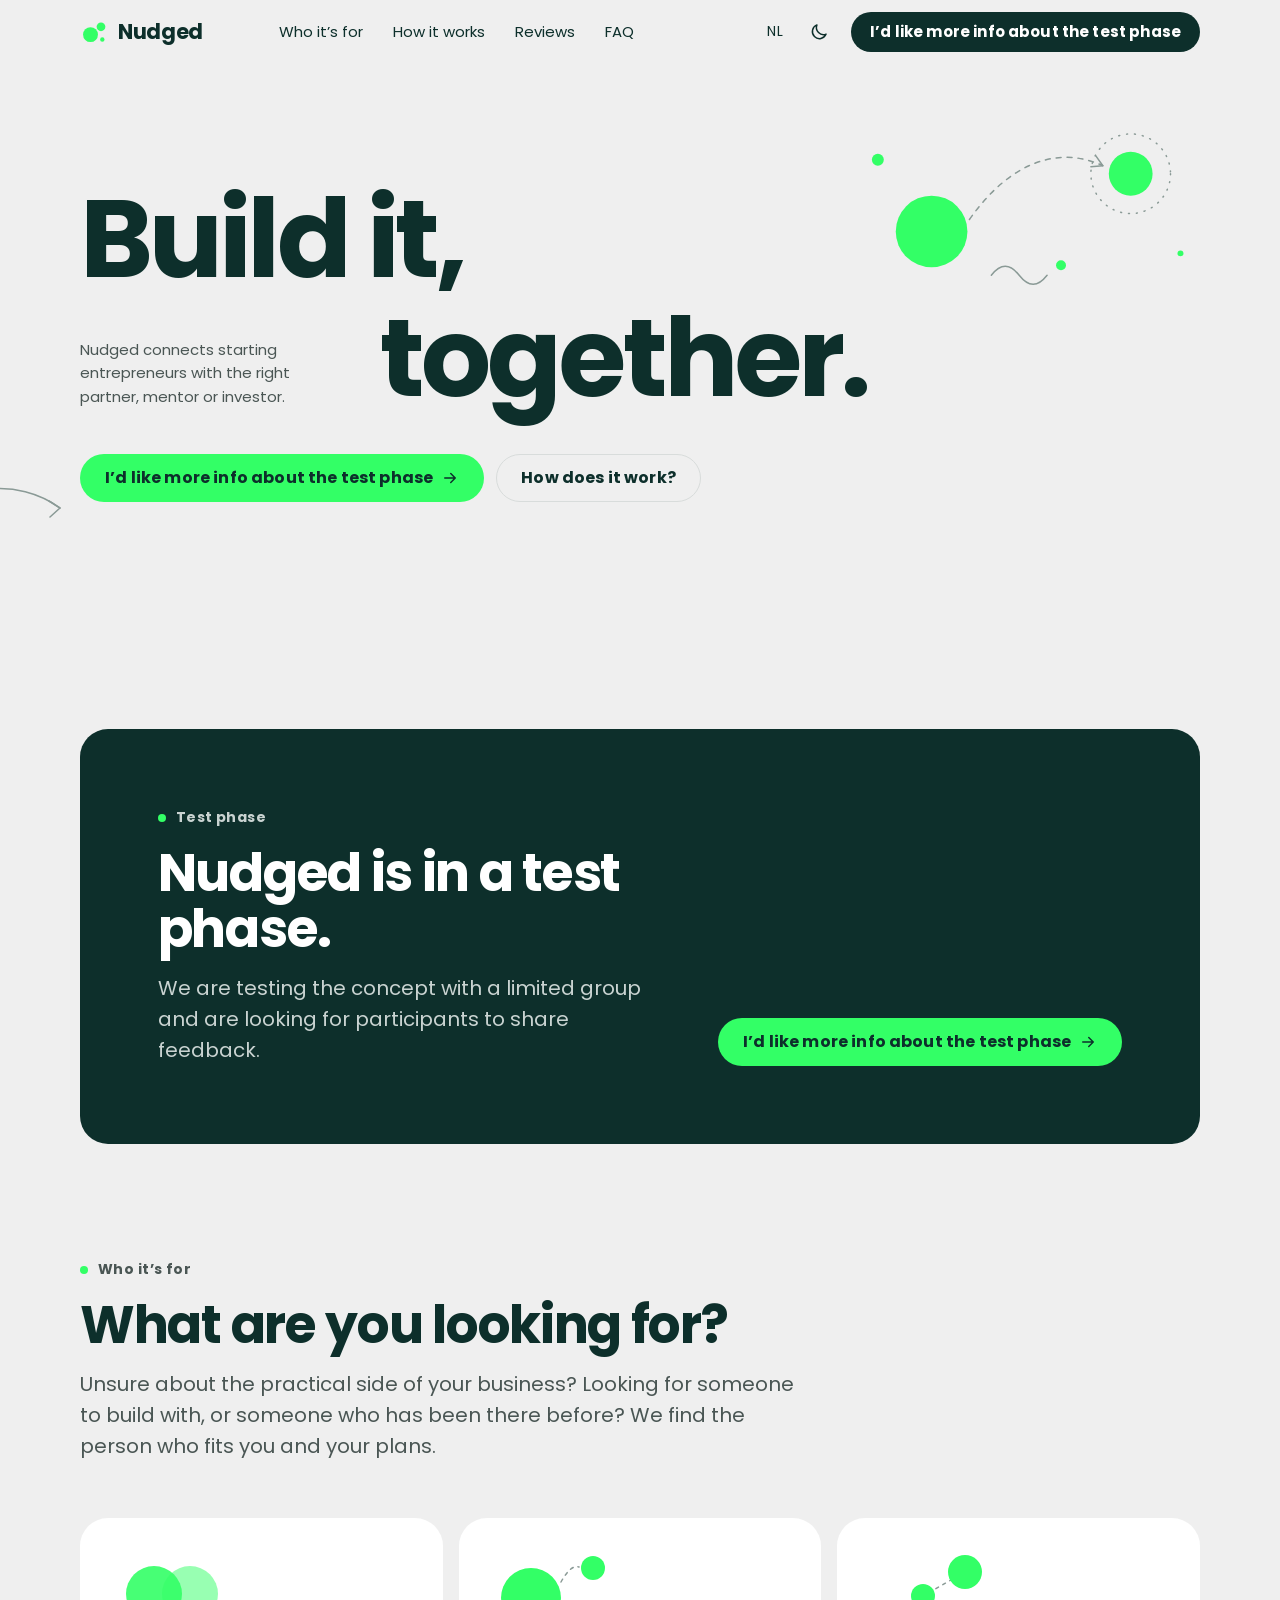
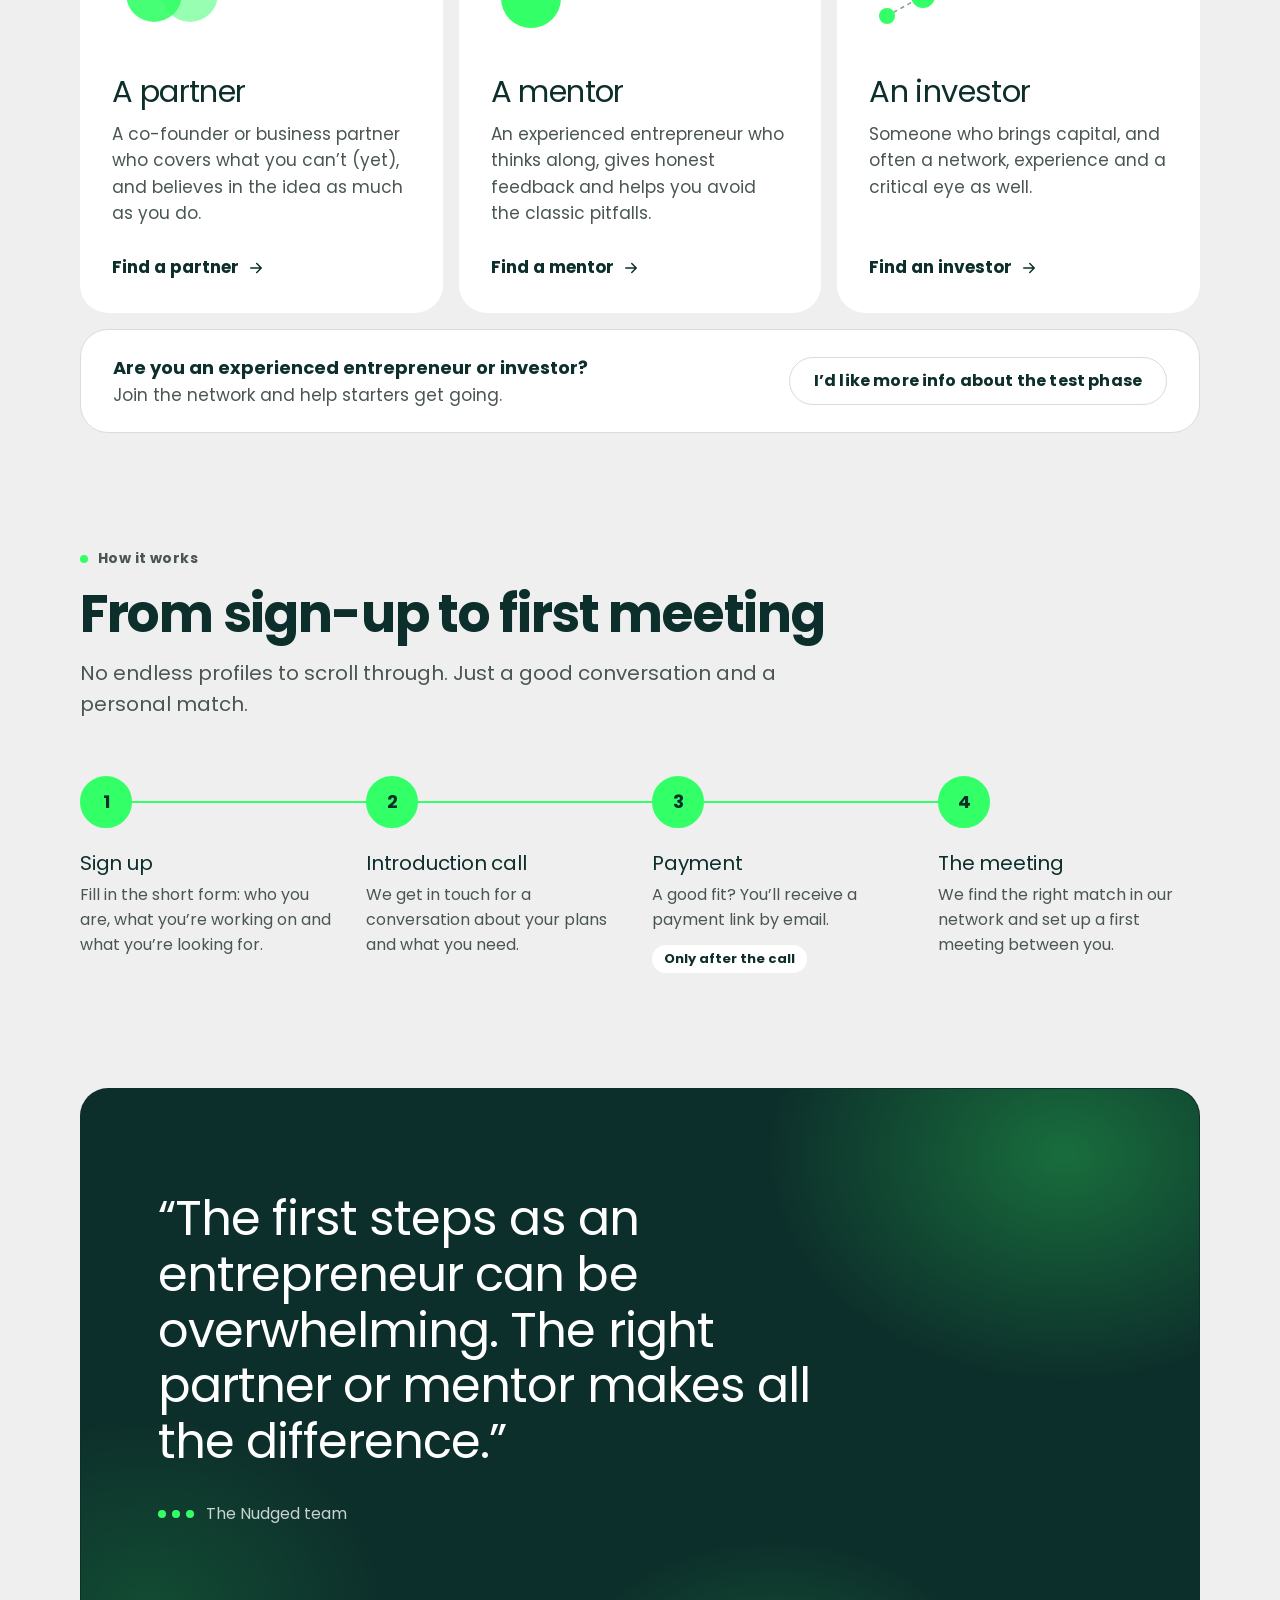
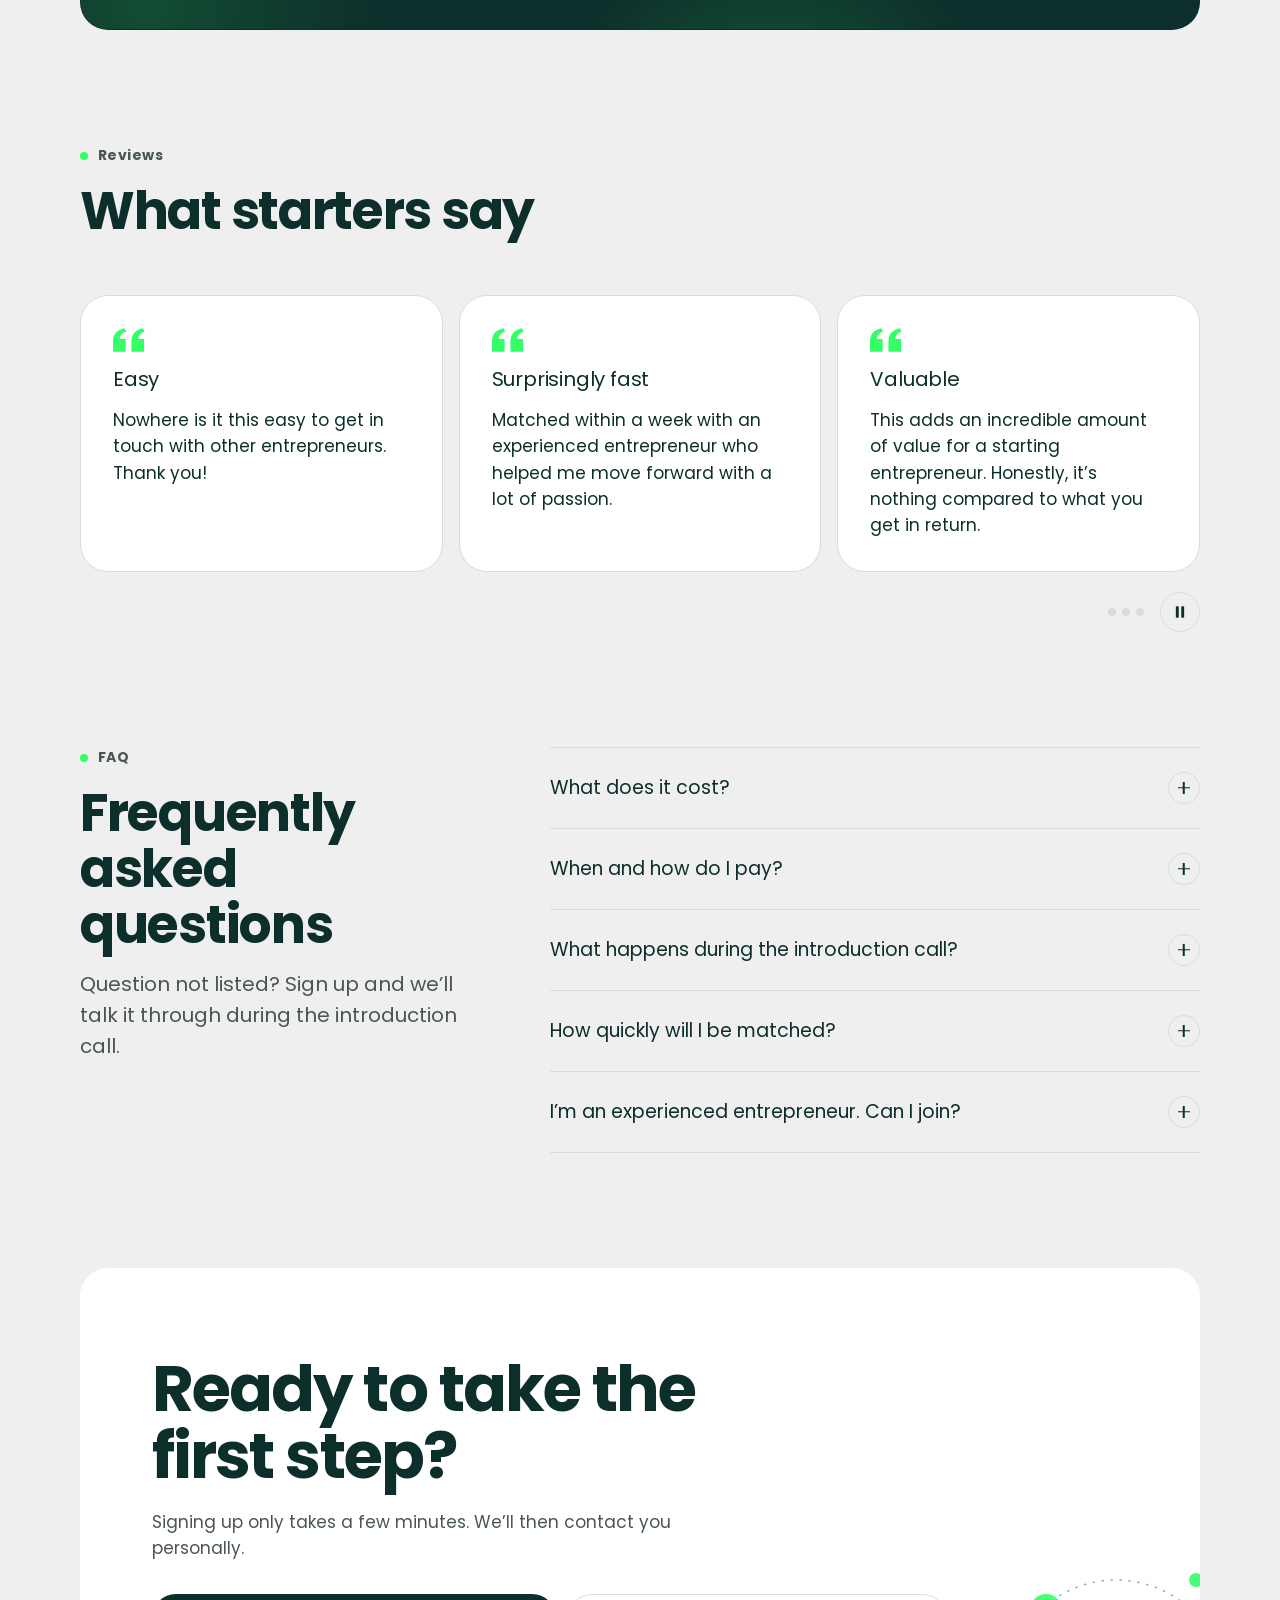
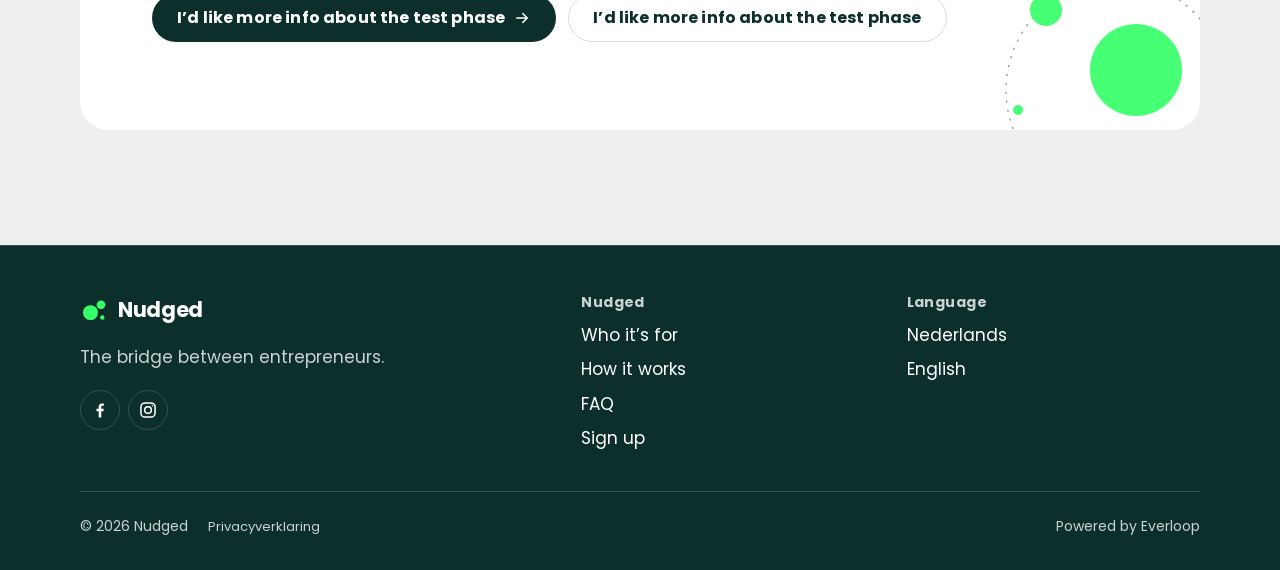
==== en/index.html @ 153a6f09 "lichte kleur aanpassen" ====
<!DOCTYPE html>
<html lang="en">
<head>
	<meta charset="utf-8" />
	<meta name="viewport" content="width=device-width, initial-scale=1" />
	<title>Nudged — The bridge between entrepreneurs</title>
	<meta name="description" content="Nudged connects starting entrepreneurs with the right partner, mentor or investor. Sign up, get to know us, and we arrange the introduction." />
	<meta property="og:title" content="Nudged — The bridge between entrepreneurs" />
	<meta property="og:description" content="Looking for a partner, mentor or investor? Nudged makes the introduction." />
	<meta property="og:type" content="website" />
	<meta property="og:locale" content="en_GB" />
	<meta name="theme-color" content="#EFEFEF" media="(prefers-color-scheme: light)" />
	<meta name="theme-color" content="#131313" media="(prefers-color-scheme: dark)" />
	<link rel="alternate" hreflang="nl" href="../index.html" />
	<link rel="alternate" hreflang="en" href="index.html" />
	<link rel="icon" href="../favicon.svg" type="image/svg+xml" />
	<script>(function(){var d=document.documentElement;d.classList.add('js');try{var t=localStorage.getItem('nudged-theme');if(t==='dark'||t==='light')d.setAttribute('data-theme',t)}catch(e){}})();</script>
	<link rel="preconnect" href="https://fonts.googleapis.com" />
	<link rel="preconnect" href="https://fonts.gstatic.com" crossorigin />
	<link rel="stylesheet" href="https://fonts.googleapis.com/css2?family=Poppins:wght@400;700&display=swap" />
	<link rel="stylesheet" href="../assets/css/style.css" />
</head>
<body>
	<a class="skip-link" href="#main">Skip to content</a>

	<header class="site-header">
		<div class="container header-inner">
			<a class="brand" href="index.html" aria-label="Nudged, home">
				<svg class="brand-mark" viewBox="0 0 32 32" aria-hidden="true"><circle class="f-accent" cx="12" cy="19" r="8.5"/><circle class="f-accent" cx="24" cy="10" r="5"/><circle class="f-accent" cx="25.5" cy="24.5" r="2.5"/></svg>
				Nudged
			</a>
			<nav id="site-nav" class="site-nav" aria-label="Main menu">
				<ul>
					<li><a href="#who">Who it’s for</a></li>
					<li><a href="#how-it-works">How it works</a></li>
					<li><a href="#reviews">Reviews</a></li>
					<li><a href="#faq">FAQ</a></li>
					<li class="nav-cta-mobile"><a class="btn btn-primary" href="signup.html">I’d like more info about the test phase</a></li>
				</ul>
			</nav>
			<div class="header-actions">
				<a class="lang-switch" href="../index.html" hreflang="nl" lang="nl" aria-label="Nederlands">NL</a>
				<button class="icon-btn theme-toggle" type="button" data-theme-toggle data-label-dark="Switch to dark mode" data-label-light="Switch to light mode" aria-label="Switch to dark mode">
					<svg class="icon-moon" viewBox="0 0 24 24" fill="none" stroke="currentColor" stroke-width="1.8" stroke-linecap="round" stroke-linejoin="round" aria-hidden="true"><path d="M20.5 14.5A8.5 8.5 0 0 1 9.5 3.5a8.5 8.5 0 1 0 11 11z"/></svg>
					<svg class="icon-sun" viewBox="0 0 24 24" fill="none" stroke="currentColor" stroke-width="1.8" stroke-linecap="round" stroke-linejoin="round" aria-hidden="true"><circle cx="12" cy="12" r="4"/><path d="M12 2.5v2M12 19.5v2M4.6 4.6 6 6M18 18l1.4 1.4M2.5 12h2M19.5 12h2M4.6 19.4 6 18M18 6l1.4-1.4"/></svg>
				</button>
				<button class="icon-btn menu-toggle" type="button" aria-controls="site-nav" aria-expanded="false" aria-label="Open menu" data-label-open="Open menu" data-label-close="Close menu">
					<svg class="icon-menu" viewBox="0 0 24 24" fill="none" stroke="currentColor" stroke-width="1.8" stroke-linecap="round" aria-hidden="true"><path d="M4 7h16M4 12h16M4 17h16"/></svg>
					<svg class="icon-close" viewBox="0 0 24 24" fill="none" stroke="currentColor" stroke-width="1.8" stroke-linecap="round" aria-hidden="true"><path d="M6 6l12 12M18 6 6 18"/></svg>
				</button>
				<a class="btn btn-dark btn-sm header-cta" href="signup.html">I’d like more info about the test phase</a>
			</div>
		</div>
	</header>

	<main id="main">

		<!-- Hero -->
		<section class="container hero">
			<div class="hero-head">
				<svg class="hero-art" viewBox="0 0 360 180" aria-hidden="true">
					<circle class="s-doodle" cx="290" cy="58" r="40" stroke-dasharray="1 7"/>
					<path class="s-doodle" d="M128 104C170 44 220 30 262 50" stroke-dasharray="5 6"/>
					<path class="s-doodle" d="M255 40 262 50 250 51"/>
					<path class="s-doodle" d="M150 160q14-18 28 0t28 0"/>
					<circle class="f-accent float" cx="90" cy="116" r="36"/>
					<circle class="f-accent float float-delay" cx="290" cy="58" r="22"/>
					<circle class="f-accent" cx="36" cy="44" r="6"/>
					<circle class="f-accent" cx="220" cy="150" r="5"/>
					<circle class="f-accent" cx="340" cy="138" r="3"/>
				</svg>
				<h1 class="display"><span class="l1">Build it,</span> <span class="l2">together.</span></h1>
				<p class="hero-mission">Nudged connects starting entrepreneurs with the right partner, mentor or investor.</p>
			</div>
			<div class="hero-actions">
				<a class="btn btn-primary" href="signup.html">I’d like more info about the test phase
					<svg class="arrow" viewBox="0 0 24 24" fill="none" stroke="currentColor" stroke-width="2" stroke-linecap="round" stroke-linejoin="round" aria-hidden="true"><path d="M5 12h14M13 6l6 6-6 6"/></svg>
				</a>
				<a class="btn btn-outline" href="#how-it-works">How does it work?</a>
			</div>
			<svg class="hero-doodle" viewBox="0 0 220 220" aria-hidden="true">
				<path class="s-doodle" d="M30 190A100 100 0 0 1 150 24"/>
				<path class="s-doodle" d="M139 17 150 24 140 33"/>
			</svg>
		</section>

		<!-- Test phase -->
		<section class="section test-section" aria-labelledby="test-phase-title">
			<div class="container">
				<div class="test-card reveal">
					<div class="test-card-text">
						<p class="eyebrow">Test phase</p>
						<h2 id="test-phase-title" class="h2">Nudged is in a test phase.</h2>
						<p class="lead">We are testing the concept with a limited group and are looking for participants to share feedback.</p>
					</div>
					<a class="btn btn-primary" href="signup.html">I’d like more info about the test phase
						<svg class="arrow" viewBox="0 0 24 24" fill="none" stroke="currentColor" stroke-width="2" stroke-linecap="round" stroke-linejoin="round" aria-hidden="true"><path d="M5 12h14M13 6l6 6-6 6"/></svg>
					</a>
				</div>
			</div>
		</section>

		<!-- Voor wie -->
		<section id="who" class="section">
			<div class="container">
				<header class="section-head reveal">
					<p class="eyebrow">Who it’s for</p>
					<h2 class="h2">What are you looking for?</h2>
					<p class="lead">Unsure about the practical side of your business? Looking for someone to build with, or someone who has been there before? We find the person who fits you and your plans.</p>
				</header>

				<div class="cards">
					<a class="card reveal" href="signup.html?type=partner">
						<svg class="card-art" viewBox="0 0 120 80" aria-hidden="true"><circle class="f-accent" cx="42" cy="44" r="28" fill-opacity=".9"/><circle class="f-accent" cx="78" cy="44" r="28" fill-opacity=".5"/></svg>
						<h3>A partner</h3>
						<p>A co-founder or business partner who covers what you can’t (yet), and believes in the idea as much as you do.</p>
						<span class="card-link">Find a partner
							<svg viewBox="0 0 24 24" fill="none" stroke="currentColor" stroke-width="2" stroke-linecap="round" stroke-linejoin="round" aria-hidden="true"><path d="M5 12h14M13 6l6 6-6 6"/></svg>
						</span>
					</a>
					<a class="card reveal" href="signup.html?type=mentor">
						<svg class="card-art" viewBox="0 0 120 80" aria-hidden="true"><circle class="f-accent" cx="40" cy="48" r="30"/><path class="s-doodle" d="M70 32Q80 14 88 17" stroke-dasharray="3 5"/><circle class="f-accent" cx="102" cy="18" r="12"/></svg>
						<h3>A mentor</h3>
						<p>An experienced entrepreneur who thinks along, gives honest feedback and helps you avoid the classic pitfalls.</p>
						<span class="card-link">Find a mentor
							<svg viewBox="0 0 24 24" fill="none" stroke="currentColor" stroke-width="2" stroke-linecap="round" stroke-linejoin="round" aria-hidden="true"><path d="M5 12h14M13 6l6 6-6 6"/></svg>
						</span>
					</a>
					<a class="card reveal" href="signup.html?type=investor">
						<svg class="card-art" viewBox="0 0 120 80" aria-hidden="true"><path class="s-doodle" d="M18 66 54 46 96 22" stroke-dasharray="3 5"/><circle class="f-accent" cx="18" cy="66" r="8"/><circle class="f-accent" cx="54" cy="46" r="12"/><circle class="f-accent" cx="96" cy="22" r="17"/></svg>
						<h3>An investor</h3>
						<p>Someone who brings capital, and often a network, experience and a critical eye as well.</p>
						<span class="card-link">Find an investor
							<svg viewBox="0 0 24 24" fill="none" stroke="currentColor" stroke-width="2" stroke-linecap="round" stroke-linejoin="round" aria-hidden="true"><path d="M5 12h14M13 6l6 6-6 6"/></svg>
						</span>
					</a>
				</div>

				<div class="note-row reveal">
					<p><strong>Are you an experienced entrepreneur or investor?</strong> Join the network and help starters get going.</p>
					<a class="btn btn-outline" href="signup.html?type=experienced">I’d like more info about the test phase</a>
				</div>
			</div>
		</section>

		<!-- Hoe het werkt -->
		<section id="how-it-works" class="section">
			<div class="container">
				<header class="section-head reveal">
					<p class="eyebrow">How it works</p>
					<h2 class="h2">From sign-up to first meeting</h2>
					<p class="lead">No endless profiles to scroll through. Just a good conversation and a personal match.</p>
				</header>

				<div class="timeline">
					<div class="timeline-track" aria-hidden="true"><span class="timeline-fill"></span><span class="timeline-head"></span></div>
					<ol class="steps">
						<li class="step">
							<span class="step-dot" aria-hidden="true">1</span>
							<div class="step-body">
								<h3>Sign up</h3>
								<p>Fill in the short form: who you are, what you’re working on and what you’re looking for.</p>
							</div>
						</li>
						<li class="step">
							<span class="step-dot" aria-hidden="true">2</span>
							<div class="step-body">
								<h3>Introduction call</h3>
								<p>We get in touch for a conversation about your plans and what you need.</p>
							</div>
						</li>
						<li class="step">
							<span class="step-dot" aria-hidden="true">3</span>
							<div class="step-body">
								<h3>Payment</h3>
								<p>A good fit? You’ll receive a payment link by email.</p>
								<span class="chip">Only after the call</span>
							</div>
						</li>
						<li class="step">
							<span class="step-dot" aria-hidden="true">4</span>
							<div class="step-body">
								<h3>The meeting</h3>
								<p>We find the right match in our network and set up a first meeting between you.</p>
							</div>
						</li>
					</ol>
				</div>
			</div>
		</section>

		<!-- Quote -->
		<section class="section">
			<div class="container">
				<figure class="quote-panel reveal">
					<blockquote>
						<p>“The first steps as an entrepreneur can be overwhelming. The right partner or mentor makes all the difference.”</p>
					</blockquote>
					<figcaption>
						<span class="quote-dots" aria-hidden="true"><i></i><i></i><i></i></span>
						<cite>The Nudged team</cite>
					</figcaption>
				</figure>
			</div>
		</section>

		<!-- Ervaringen -->
		<!-- TODO: confirm these reviews are real, or replace them with real ones. -->
		<section id="reviews" class="section">
			<div class="container">
				<header class="section-head reveal">
					<p class="eyebrow">Reviews</p>
					<h2 class="h2">What starters say</h2>
				</header>

				<div class="review-rotator">
					<div class="reviews">
						<figure class="review reveal">
							<svg class="review-mark" viewBox="0 0 33 24" aria-hidden="true"><path fill="currentColor" d="M0 24V14C0 6 4 1.5 12 0l1.5 3.5C9 5 7 7.5 7 11h6v13H0zm19 0V14c0-8 4-12.5 12-14l1.5 3.5C28 5 26 7.5 26 11h6v13H19z"/></svg>
							<h3>Easy</h3>
							<blockquote><p>Nowhere is it this easy to get in touch with other entrepreneurs. Thank you!</p></blockquote>
							<span class="review-progress" aria-hidden="true"></span>
						</figure>
						<figure class="review reveal">
							<svg class="review-mark" viewBox="0 0 33 24" aria-hidden="true"><path fill="currentColor" d="M0 24V14C0 6 4 1.5 12 0l1.5 3.5C9 5 7 7.5 7 11h6v13H0zm19 0V14c0-8 4-12.5 12-14l1.5 3.5C28 5 26 7.5 26 11h6v13H19z"/></svg>
							<h3>Surprisingly fast</h3>
							<blockquote><p>Matched within a week with an experienced entrepreneur who helped me move forward with a lot of passion.</p></blockquote>
							<span class="review-progress" aria-hidden="true"></span>
						</figure>
						<figure class="review reveal">
							<svg class="review-mark" viewBox="0 0 33 24" aria-hidden="true"><path fill="currentColor" d="M0 24V14C0 6 4 1.5 12 0l1.5 3.5C9 5 7 7.5 7 11h6v13H0zm19 0V14c0-8 4-12.5 12-14l1.5 3.5C28 5 26 7.5 26 11h6v13H19z"/></svg>
							<h3>Valuable</h3>
							<blockquote><p>This adds an incredible amount of value for a starting entrepreneur. Honestly, it’s nothing compared to what you get in return.</p></blockquote>
							<span class="review-progress" aria-hidden="true"></span>
						</figure>
					</div>
					<div class="review-controls">
						<span class="review-dots" aria-hidden="true"><i></i><i></i><i></i></span>
						<button class="icon-btn review-toggle" type="button" aria-label="Pause animation" data-label-pause="Pause animation" data-label-play="Play animation">
							<svg class="icon-pause" viewBox="0 0 24 24" fill="currentColor" aria-hidden="true"><rect x="7" y="5" width="3.5" height="14" rx="1"/><rect x="13.5" y="5" width="3.5" height="14" rx="1"/></svg>
							<svg class="icon-play" viewBox="0 0 24 24" fill="currentColor" aria-hidden="true"><path d="M8 5.5v13a1 1 0 0 0 1.5.86l10.2-6.5a1 1 0 0 0 0-1.72L9.5 4.64A1 1 0 0 0 8 5.5z"/></svg>
						</button>
					</div>
				</div>
			</div>
		</section>

		<!-- FAQ -->
		<section id="faq" class="section">
			<div class="container faq-layout">
				<header class="section-head reveal">
					<p class="eyebrow">FAQ</p>
					<h2 class="h2">Frequently asked questions</h2>
					<p class="lead">Question not listed? Sign up and we’ll talk it through during the introduction call.</p>
				</header>

				<div class="faq reveal">
					<details>
						<summary>What does it cost?<span class="faq-icon" aria-hidden="true"></span></summary>
						<!-- TODO: add the price here once it’s set. -->
						<p class="answer">The price depends on what you’re looking for, and we discuss it during the introduction call. That way you always know where you stand up front, and you don’t pay anything before we’ve talked.</p>
					</details>
					<details>
						<summary>When and how do I pay?<span class="faq-icon" aria-hidden="true"></span></summary>
						<p class="answer">After the introduction call. You’ll receive a payment link by email so you can pay online.</p>
					</details>
					<details>
						<summary>What happens during the introduction call?<span class="faq-icon" aria-hidden="true"></span></summary>
						<p class="answer">We get to know you and your business: your idea, the stage you’re at and the kind of person you’re looking for. That lets us search for the right match.</p>
					</details>
					<details>
						<summary>How quickly will I be matched?<span class="faq-icon" aria-hidden="true"></span></summary>
						<p class="answer">That depends on what you’re looking for. Sometimes it’s very quick, sometimes the right match takes a little longer. Either way, we keep you posted.</p>
					</details>
					<details>
						<summary>I’m an experienced entrepreneur. Can I join?<span class="faq-icon" aria-hidden="true"></span></summary>
						<p class="answer">Absolutely. <a href="signup.html?type=experienced">Sign up as an experienced entrepreneur</a> and we’ll get in touch to see how you can help starters.</p>
					</details>
				</div>
			</div>
		</section>

		<!-- CTA -->
		<section class="section">
			<div class="container">
				<div class="cta reveal">
					<h2>Ready to take the first step?</h2>
					<p>Signing up only takes a few minutes. We’ll then contact you personally.</p>
					<div class="hero-actions">
						<a class="btn btn-dark" href="signup.html">I’d like more info about the test phase
							<svg class="arrow" viewBox="0 0 24 24" fill="none" stroke="currentColor" stroke-width="2" stroke-linecap="round" stroke-linejoin="round" aria-hidden="true"><path d="M5 12h14M13 6l6 6-6 6"/></svg>
						</a>
						<a class="btn btn-outline" href="signup.html?type=experienced">I’d like more info about the test phase</a>
					</div>
					<svg class="cta-art" viewBox="0 0 300 240" aria-hidden="true">
						<circle class="s-doodle" cx="190" cy="170" r="110" stroke-dasharray="1 8"/>
						<circle class="f-accent float" cx="210" cy="150" r="46"/>
						<circle class="f-accent float float-delay" cx="120" cy="90" r="16"/>
						<circle class="f-accent" cx="270" cy="60" r="7"/>
						<circle class="f-accent" cx="92" cy="190" r="5"/>
					</svg>
				</div>
			</div>
		</section>

	</main>

	<footer class="site-footer">
		<div class="container">
			<div class="footer-grid">
				<div>
					<a class="brand" href="index.html">
						<svg class="brand-mark" viewBox="0 0 32 32" aria-hidden="true"><circle class="f-accent" cx="12" cy="19" r="8.5"/><circle class="f-accent" cx="24" cy="10" r="5"/><circle class="f-accent" cx="25.5" cy="24.5" r="2.5"/></svg>
						Nudged
					</a>
					<p class="footer-tagline">The bridge between entrepreneurs.</p>
					<!-- TODO: add the Facebook and Instagram links. -->
					<div class="socials">
						<a class="icon-btn" href="#" aria-label="Nudged on Facebook">
							<svg viewBox="0 0 24 24" aria-hidden="true"><path fill="currentColor" d="M13.5 21v-7.6h2.6l.4-3h-3V8.5c0-.9.25-1.5 1.5-1.5h1.6V4.3a21 21 0 0 0-2.3-.1c-2.3 0-3.9 1.4-3.9 4v2.2H7.8v3h2.6V21z"/></svg>
						</a>
						<a class="icon-btn" href="#" aria-label="Nudged on Instagram">
							<svg viewBox="0 0 24 24" fill="none" stroke="currentColor" stroke-width="1.8" aria-hidden="true"><rect x="3.5" y="3.5" width="17" height="17" rx="5"/><circle cx="12" cy="12" r="4"/><circle cx="17.2" cy="6.8" r=".9" fill="currentColor" stroke="none"/></svg>
						</a>
					</div>
				</div>
				<div class="footer-col">
					<h2>Nudged</h2>
					<ul>
						<li><a href="#who">Who it’s for</a></li>
						<li><a href="#how-it-works">How it works</a></li>
						<li><a href="#faq">FAQ</a></li>
						<li><a href="signup.html">Sign up</a></li>
					</ul>
				</div>
				<div class="footer-col">
					<h2>Language</h2>
					<ul>
						<li><a href="../index.html" hreflang="nl" lang="nl">Nederlands</a></li>
						<li><a href="index.html" aria-current="page">English</a></li>
					</ul>
				</div>
			</div>
			<div class="footer-bottom">
				<p>&copy; 2026 Nudged <a class="footer-legal" href="../privacy.html" hreflang="nl" lang="nl">Privacyverklaring</a></p>
				<p>Powered by Everloop</p>
			</div>
		</div>
	</footer>

	<script src="../assets/js/site.js"></script>
</body>
</html>
---- assets/css/style.css ----
/* Nudged — site styles */

/* ---------- Tokens ---------- */
:root {
  --font: "Poppins", system-ui, sans-serif;

  /* Brand palette: change a brand colour here, every token below uses these. */
  --neon: #33FF66;
  --dark-green: #0D2F2B;
  --light-gray: #EFEFEF;
  --black: #131313;
  --white: #FFFFFF;

  /* Derived tints (greys with a hint of the dark green), all checked for WCAG AA. */
  --gray-text: #4A5654;        /* muted text on white / light grey */
  --gray-text-dark: #A9B5B2;   /* muted text on black / dark green */
  --gray-border: #D8DCDB;
  --gray-border-dark: #2C4A45;
  --gray-doodle: #8A9A96;
  --gray-doodle-dark: #6F827E;

  /* Dark surfaces (footer, quote panel, test bar): same in light and dark mode. */
  --surface-dark: var(--dark-green);
  --surface-dark-hover: color-mix(in srgb, var(--dark-green) 92%, var(--white));
  --on-dark: var(--white);
  --on-dark-muted: #C9D3D1;
  --on-dark-border: #34504D;

  --bg: var(--light-gray);
  --bg-elev: rgba(239, 239, 239, 0.86);
  --card: var(--white);
  --card-hover: color-mix(in srgb, var(--white) 94%, var(--dark-green));
  --surface: var(--white);     /* bordered blocks (reviews, note row): white cards in light mode, page colour in dark */
  --btn-outline-hover: color-mix(in srgb, var(--white) 94%, var(--dark-green));
  --text: var(--dark-green);   /* headings and UI text */
  --text-body: var(--dark-green);

  /* Test phase block: dark green with a neon button in light mode, neon-tinted in dark mode. */
  --test-card-bg: var(--surface-dark);
  --test-card-border: transparent;
  --test-card-text: var(--on-dark);
  --test-card-muted: var(--on-dark-muted);
  --test-card-focus: var(--neon);
  --text-muted: var(--gray-text);
  --border: var(--gray-border);
  --btn-bg: var(--dark-green);
  --btn-text: var(--white);
  --btn-hover: color-mix(in srgb, var(--dark-green) 85%, var(--white));

  /* Neon is for fills only in light mode; --accent-ink is the readable accent for text, markers and focus. */
  --accent: var(--neon);
  --accent-ink: var(--dark-green);
  --btn-primary-bg: var(--neon);
  --btn-primary-hover: color-mix(in srgb, var(--neon) 85%, var(--dark-green));
  --btn-primary-text: var(--dark-green);
  --link: var(--accent-ink);
  --doodle: var(--gray-doodle);
  --quote-bg: var(--surface-dark);
  --quote-border: transparent;
  --form-surface: var(--white);
  --focus: var(--accent-ink);
  --moon-display: block;
  --sun-display: none;

  --radius-lg: 28px;
  --radius: 20px;
  --gutter: clamp(16px, 4vw, 40px);
  --max: 1200px;
  --header-h: 64px;

  color-scheme: light;
}

@media (prefers-color-scheme: dark) {
  :root:not([data-theme="light"]) {
    --bg: var(--black);
    --bg-elev: rgba(19, 19, 19, 0.84);
    --card: var(--dark-green);
    --card-hover: color-mix(in srgb, var(--dark-green) 92%, var(--white));
    --surface: var(--black);
    --btn-outline-hover: var(--dark-green);
    --test-card-bg: color-mix(in srgb, var(--neon) 7%, var(--black));
    --test-card-border: color-mix(in srgb, var(--neon) 30%, var(--gray-border-dark));
    --test-card-text: var(--white);
    --test-card-muted: var(--gray-text-dark);
    --test-card-focus: var(--neon);
    --text: var(--white);
    --text-body: var(--light-gray);
    --text-muted: var(--gray-text-dark);
    --border: var(--gray-border-dark);
    --btn-bg: var(--light-gray);
    --btn-text: var(--black);
    --btn-hover: var(--white);
    --accent-ink: var(--neon);
    --link: var(--accent-ink);
    --doodle: var(--gray-doodle-dark);
    --quote-border: var(--gray-border-dark);
    --focus: var(--accent-ink);
    --moon-display: none;
    --sun-display: block;
    color-scheme: dark;
  }
}

:root[data-theme="dark"] {
  --bg: var(--black);
  --bg-elev: rgba(19, 19, 19, 0.84);
  --card: var(--dark-green);
  --card-hover: color-mix(in srgb, var(--dark-green) 92%, var(--white));
  --surface: var(--black);
  --btn-outline-hover: var(--dark-green);
  --test-card-bg: color-mix(in srgb, var(--neon) 7%, var(--black));
  --test-card-border: color-mix(in srgb, var(--neon) 30%, var(--gray-border-dark));
  --test-card-text: var(--white);
  --test-card-muted: var(--gray-text-dark);
  --test-card-focus: var(--neon);
  --text: var(--white);
  --text-body: var(--light-gray);
  --text-muted: var(--gray-text-dark);
  --border: var(--gray-border-dark);
  --btn-bg: var(--light-gray);
  --btn-text: var(--black);
  --btn-hover: var(--white);
  --accent-ink: var(--neon);
  --link: var(--accent-ink);
  --doodle: var(--gray-doodle-dark);
  --quote-border: var(--gray-border-dark);
  --focus: var(--accent-ink);
  --moon-display: none;
  --sun-display: block;
  color-scheme: dark;
}

/* ---------- Base ---------- */
*, *::before, *::after { box-sizing: border-box; }

html {
  -webkit-text-size-adjust: 100%;
  scroll-behavior: smooth;
  scroll-padding-top: calc(var(--header-h) + 16px);
}

body {
  margin: 0;
  background: var(--bg);
  color: var(--text-body);
  font-family: var(--font);
  font-size: 1.0625rem;
  line-height: 1.55;
  -webkit-font-smoothing: antialiased;
  overflow-x: clip;
  transition: background-color 0.2s ease, color 0.2s ease;
}

h1, h2, h3, p, ul, ol, blockquote, figure { margin: 0; }

h1, h2, h3 {
  color: var(--text);
  font-weight: 700;
  line-height: 1.15;
  letter-spacing: -0.01em;
}
h3 { font-weight: 400; }

a { color: var(--link); }
img, svg { display: block; max-width: 100%; }

:focus-visible {
  outline: 2px solid var(--focus);
  outline-offset: 3px;
  border-radius: 6px;
}

.container {
  max-width: var(--max);
  margin-inline: auto;
  padding-inline: var(--gutter);
}

.skip-link {
  position: absolute;
  left: 16px;
  top: -100px;
  z-index: 100;
  padding: 10px 16px;
  border-radius: 999px;
  background: var(--btn-bg);
  color: var(--btn-text);
  text-decoration: none;
}
.skip-link:focus { top: 12px; }

.visually-hidden {
  position: absolute !important;
  width: 1px; height: 1px;
  overflow: hidden;
  clip: rect(0 0 0 0);
  white-space: nowrap;
}

/* SVG color helpers (presentation attributes can't read CSS variables) */
.f-accent { fill: var(--accent); }
.s-doodle { stroke: var(--doodle); fill: none; stroke-width: 1.5; stroke-linecap: round; stroke-linejoin: round; }

/* ---------- Buttons ---------- */
.btn {
  display: inline-flex;
  align-items: center;
  justify-content: center;
  gap: 8px;
  min-height: 48px;
  padding: 12px 24px;
  border: 1px solid transparent;
  border-radius: 999px;
  font: inherit;
  font-size: 1rem;
  font-weight: 700;
  letter-spacing: 0.01em;
  line-height: 1.2;
  text-decoration: none;
  cursor: pointer;
  transition: background-color 0.15s ease, border-color 0.15s ease, color 0.15s ease;
}
.btn-sm { min-height: 40px; padding: 8px 18px; font-size: 0.9375rem; }
.btn-dark { background: var(--btn-bg); color: var(--btn-text); }
.btn-dark:hover { background: var(--btn-hover); }
.btn-primary { background: var(--btn-primary-bg); color: var(--btn-primary-text); }
.btn-primary:hover { background: var(--btn-primary-hover); }
.btn-outline { background: transparent; color: var(--text); border-color: var(--border); }
.btn-outline:hover { background: var(--btn-outline-hover); }
.btn .arrow { width: 18px; height: 18px; transition: transform 0.15s ease; }
.btn:hover .arrow { transform: translateX(3px); }

.icon-btn {
  display: inline-grid;
  place-items: center;
  width: 40px;
  height: 40px;
  padding: 0;
  border: 0;
  border-radius: 50%;
  background: transparent;
  color: var(--text);
  cursor: pointer;
  transition: background-color 0.15s ease;
}
.icon-btn:hover { background: var(--card); }
.icon-btn svg { width: 20px; height: 20px; }

.theme-toggle .icon-moon { display: var(--moon-display); }
.theme-toggle .icon-sun { display: var(--sun-display); }

/* ---------- Header ---------- */
.site-header {
  position: sticky;
  top: 0;
  z-index: 50;
  background: var(--bg-elev);
  -webkit-backdrop-filter: saturate(180%) blur(12px);
  backdrop-filter: saturate(180%) blur(12px);
  border-bottom: 1px solid transparent;
  transition: border-color 0.2s ease, background-color 0.2s ease;
}
.site-header.is-scrolled { border-bottom-color: var(--border); }

.header-inner {
  display: flex;
  align-items: center;
  gap: 16px;
  height: var(--header-h);
}

.brand {
  display: inline-flex;
  align-items: center;
  gap: 10px;
  color: var(--text);
  font-size: 1.3125rem;
  font-weight: 700;
  letter-spacing: -0.015em;
  text-decoration: none;
}
.brand-mark { width: 28px; height: 28px; }

.site-nav { margin-inline: auto; }
.site-nav ul {
  display: flex;
  gap: 2px;
  padding: 0;
  list-style: none;
}
.site-nav a {
  display: block;
  padding: 8px 14px;
  border-radius: 999px;
  color: var(--text);
  font-size: 0.9375rem;
  font-weight: 400;
  text-decoration: none;
  transition: background-color 0.15s ease;
}
.site-nav a:hover { background: var(--card); }
.site-nav .nav-cta-mobile { display: none; }

.header-actions {
  display: flex;
  align-items: center;
  gap: 4px;
  margin-left: auto;
}
.lang-switch {
  display: inline-grid;
  place-items: center;
  min-width: 40px;
  height: 40px;
  padding: 0 10px;
  border-radius: 999px;
  color: var(--text);
  font-size: 0.875rem;
  font-weight: 400;
  letter-spacing: 0.04em;
  text-decoration: none;
}
.lang-switch:hover { background: var(--card); }
.header-cta { margin-left: 8px; }

.menu-toggle { display: none; }
.menu-toggle .icon-close { display: none; }
.menu-toggle[aria-expanded="true"] .icon-menu { display: none; }
.menu-toggle[aria-expanded="true"] .icon-close { display: block; }

@media (max-width: 900px) {
  .menu-toggle { display: inline-grid; }
  .header-cta { display: none; }
  .site-nav {
    display: none;
    position: absolute;
    top: 100%;
    left: 0;
    right: 0;
    margin: 0;
    padding: 8px var(--gutter) 24px;
    background: var(--bg);
    border-bottom: 1px solid var(--border);
  }
  .site-nav.is-open { display: block; }
  .site-nav ul { flex-direction: column; }
  .site-nav a { padding: 14px 12px; border-radius: 12px; font-size: 1.0625rem; }
  .site-nav .nav-cta-mobile { display: block; margin-top: 12px; }
  .site-nav .nav-cta-mobile .btn { display: flex; width: 100%; padding: 12px 24px; color: var(--btn-primary-text); font-weight: 700; }
  .site-nav .nav-cta-mobile .btn:hover { background: var(--btn-primary-hover); }
}

/* ---------- Test phase notice ---------- */
/* Subpages: dark bar at the top of the sticky header. Homepage: .test-card below the hero. */
.test-bar {
  position: relative;
  isolation: isolate;
  overflow: hidden;
  background: var(--quote-bg);
  border-bottom: 1px solid var(--quote-border);
}
.test-bar::before {
  content: "";
  position: absolute;
  inset: 0;
  z-index: -1;
  background:
    radial-gradient(30% 260% at 6% 50%, color-mix(in srgb, var(--accent) 12%, transparent), transparent 70%),
    radial-gradient(30% 260% at 94% 50%, color-mix(in srgb, var(--accent) 16%, transparent), transparent 70%);
}
.test-bar p {
  padding-block: 10px;
  color: var(--on-dark-muted);
  font-size: 0.9375rem;
  line-height: 1.45;
  text-align: center;
}
.test-bar strong { color: var(--on-dark); font-weight: 700; }
.test-bar .beta-dot { display: inline-block; margin-right: 12px; vertical-align: 0.05em; }

.beta-dot {
  position: relative;
  flex: none;
  width: 8px;
  height: 8px;
  border-radius: 50%;
  background: var(--accent);
}
.beta-dot::after {
  content: "";
  position: absolute;
  inset: 0;
  border-radius: inherit;
  background: var(--accent);
  animation: beta-pulse 2.4s ease-out infinite;
}
@keyframes beta-pulse {
  0% { opacity: 0.6; transform: scale(1); }
  70%, 100% { opacity: 0; transform: scale(2.6); }
}

.test-section { padding-top: 0; }
.test-card {
  display: grid;
  gap: 32px;
  align-items: end;
  padding: clamp(32px, 6vw, 80px) clamp(24px, 6vw, 80px);
  --text: var(--test-card-text);
  --text-muted: var(--test-card-muted);
  --focus: var(--test-card-focus);
  border: 1px solid var(--test-card-border);
  border-radius: var(--radius-lg);
  background: var(--test-card-bg);
}
.test-card-text { display: grid; gap: 16px; }
.test-card .btn { justify-self: start; }
@media (min-width: 900px) {
  .test-card { grid-template-columns: minmax(0, 1fr) auto; gap: 48px; }
}

/* ---------- Hero ---------- */
.hero {
  position: relative;
  padding-block: clamp(40px, 9vw, 128px) clamp(64px, 9vw, 112px);
}
.hero-head { position: relative; }

.display {
  font-size: clamp(3rem, 8.6vw, 7rem);
  font-weight: 700;
  line-height: 1.08;
  letter-spacing: -0.035em;
}
.display span { display: block; }
.display .l2 { margin-left: clamp(1.25rem, 10vw, 6rem); }

.hero-mission {
  max-width: 34ch;
  margin-top: 28px;
  color: var(--text-muted);
  font-size: 1.0625rem;
}
.hero-actions {
  display: flex;
  flex-wrap: wrap;
  gap: 12px;
  margin-top: 36px;
}

.hero-art {
  width: 160px;
  margin: -8px 0 8px auto;
  color: var(--doodle);
}
.hero-doodle {
  display: none;
  position: absolute;
  pointer-events: none;
}

@media (min-width: 900px) {
  .hero-art {
    position: absolute;
    top: calc(-1 * clamp(24px, 5vw, 64px));
    right: 0;
    width: clamp(220px, 28vw, 360px);
    margin: 0;
  }
  .hero-doodle {
    display: block;
    left: -130px;
    bottom: -90px;
    width: 220px;
  }
}

@media (min-width: 1100px) {
  .display .l2 { margin-left: 300px; }
  .hero-mission {
    position: absolute;
    left: 0;
    bottom: 10px;
    width: 250px;
    margin: 0;
    font-size: 0.9375rem;
  }
}

@keyframes float {
  0%, 100% { transform: translateY(0); }
  50% { transform: translateY(-6px); }
}
.float { animation: float 6s ease-in-out infinite; transform-box: fill-box; }
.float-delay { animation-delay: -3s; }

/* ---------- Sections ---------- */
.section { padding-block: clamp(64px, 9vw, 120px); }
.section + .section { padding-top: 0; }

.section-head {
  display: grid;
  gap: 16px;
  max-width: 780px;
  margin-bottom: clamp(32px, 5vw, 56px);
}
.eyebrow {
  display: inline-flex;
  align-items: center;
  gap: 10px;
  color: var(--text-muted);
  font-size: 0.875rem;
  font-weight: 700;
  letter-spacing: 0.03em;
}
.eyebrow::before {
  content: "";
  width: 8px;
  height: 8px;
  border-radius: 50%;
  background: var(--accent);
}
.h2 {
  font-size: clamp(2rem, 4.6vw, 3.25rem);
  line-height: 1.08;
  letter-spacing: -0.025em;
}
.lead {
  max-width: 60ch;
  color: var(--text-muted);
  font-size: clamp(1.0625rem, 1.6vw, 1.25rem);
}


/* ---------- Audience cards ---------- */
.cards {
  display: grid;
  gap: 16px;
  grid-template-columns: repeat(auto-fit, minmax(260px, 1fr));
}
.card {
  display: flex;
  flex-direction: column;
  gap: 12px;
  min-height: 340px;
  padding: clamp(24px, 3vw, 32px);
  border-radius: var(--radius-lg);
  background: var(--card);
  color: var(--text-body);
  text-decoration: none;
  transition: background-color 0.2s ease, transform 0.2s ease;
}
a.card:hover { background: var(--card-hover); transform: translateY(-2px); }
.card-art { width: 120px; height: 80px; }
.card h3 {
  margin-top: 32px;
  font-size: clamp(1.5rem, 2.4vw, 2rem);
  letter-spacing: -0.02em;
}
.card p { color: var(--text-muted); }
.card-link {
  display: inline-flex;
  align-items: center;
  gap: 8px;
  align-self: flex-start;
  margin-top: auto;
  padding-top: 16px;
  color: var(--text);
  font-weight: 700;
}
.card-link svg { width: 18px; height: 18px; transition: transform 0.15s ease; }
a.card:hover .card-link svg { transform: translateX(3px); }

.note-row {
  display: flex;
  flex-wrap: wrap;
  align-items: center;
  justify-content: space-between;
  gap: 16px 32px;
  margin-top: 16px;
  padding: 24px 32px;
  border: 1px solid var(--border);
  border-radius: var(--radius-lg);
  background: var(--surface);
}
.note-row p { color: var(--text-muted); }
.note-row strong { display: block; color: var(--text); font-size: 1.125rem; font-weight: 700; }
.note-content {
  flex: 1;
}
.note-content p {
  margin: 0;
}
.note-content p span {
  display: block;
  margin-top: 4px;
}
.note-row .btn {
  flex-shrink: 0;
}
/* ---------- Steps timeline ---------- */
/* site.js measures the dots and sets --start / --len on .timeline and --at (0–1) on each step,
   so every dot lights up exactly when the growing line reaches it. */
.timeline {
  --dur: 2.4s;
  position: relative;
}

.timeline-track {
  position: absolute;
  z-index: 0;
  top: 25px;
  left: var(--start, 26px);
  width: var(--len, 0px);
  height: 2px;
  border-radius: 2px;
  background: var(--border);
  pointer-events: none;
}
.timeline-fill {
  position: absolute;
  inset: 0;
  border-radius: inherit;
  background: var(--accent);
  transform: scaleX(0);
  transform-origin: left center;
  transition: transform var(--dur) linear;
}
.timeline-head {
  position: absolute;
  top: -5px;
  left: -6px;
  width: 12px;
  height: 12px;
  border-radius: 50%;
  background: var(--accent);
  box-shadow: 0 0 0 6px color-mix(in srgb, var(--accent) 22%, transparent);
  opacity: 0;
  transition: transform var(--dur) linear, opacity 0.3s ease;
}
.timeline.is-active .timeline-fill { transform: none; }
.timeline.is-active .timeline-head { opacity: 1; transform: translateX(var(--len, 0px)); }

.steps {
  position: relative;
  z-index: 1;
  display: grid;
  grid-template-columns: repeat(4, minmax(0, 1fr));
  gap: 24px;
  padding: 0;
  list-style: none;
}
.step {
  --delay: calc(var(--at, 0) * var(--dur));
  position: relative;
  padding-top: 76px;
}

.step-dot {
  position: absolute;
  top: 0;
  left: 0;
  display: grid;
  place-items: center;
  width: 52px;
  height: 52px;
  border: 2px solid var(--border);
  border-radius: 50%;
  background: var(--bg);
  color: var(--text-muted);
  font-size: 1.125rem;
  font-weight: 700;
  transition: background-color 0.35s ease, border-color 0.35s ease, color 0.35s ease;
  transition-delay: var(--delay);
}
.step-dot::after {
  content: "";
  position: absolute;
  inset: -2px;
  border: 2px solid var(--accent);
  border-radius: 50%;
  opacity: 0;
  pointer-events: none;
}
.timeline.is-active .step-dot,
html:not(.js) .step-dot {
  border-color: var(--btn-primary-bg);
  background: var(--btn-primary-bg);
  color: var(--btn-primary-text);
}
.timeline.is-active .step-dot { animation: dot-pop 0.5s ease var(--delay) both; }
.timeline.is-active .step-dot::after { animation: dot-ripple 1s ease-out var(--delay) forwards; }

@keyframes dot-pop {
  0% { transform: scale(1); }
  45% { transform: scale(1.14); }
  100% { transform: scale(1); }
}
@keyframes dot-ripple {
  0% { opacity: 0.6; transform: scale(1); }
  100% { opacity: 0; transform: scale(1.9); }
}

.js .step-body {
  opacity: 0;
  transform: translateY(12px);
  transition: opacity 0.5s ease, transform 0.5s ease;
  transition-delay: calc(var(--delay) + 0.1s);
}
.js .timeline.is-active .step-body { opacity: 1; transform: none; }

.step h3 { margin-bottom: 8px; font-size: 1.25rem; font-weight: 400; }
.step p { color: var(--text-muted); font-size: 1rem; }
.chip {
  display: inline-block;
  margin-top: 12px;
  padding: 4px 12px;
  border-radius: 999px;
  background: var(--card);
  color: var(--text);
  font-size: 0.8125rem;
  font-weight: 700;
}

@media (max-width: 900px) {
  .steps { grid-template-columns: 1fr; gap: 0; }
  .step { padding: 10px 0 36px 76px; }
  .timeline-track {
    top: var(--start, 26px);
    left: 25px;
    width: 2px;
    height: var(--len, 0px);
  }
  .timeline-fill { transform: scaleY(0); transform-origin: center top; }
  .timeline-head { top: -6px; left: -5px; }
  .timeline.is-active .timeline-head { transform: translateY(var(--len, 0px)); }
}

@media (prefers-reduced-motion: reduce) {
  .timeline *, .timeline *::after { transition-delay: 0s !important; animation: none !important; }
  .timeline-head { display: none; }
}

/* ---------- Quote panel ---------- */
.quote-panel {
  position: relative;
  isolation: isolate;
  overflow: hidden;
  padding: clamp(40px, 8vw, 104px) clamp(24px, 6vw, 88px);
  border: 1px solid var(--quote-border);
  border-radius: var(--radius-lg);
  background: var(--quote-bg);
  color: var(--on-dark);
}
.quote-panel::before {
  content: "";
  position: absolute;
  inset: 0;
  z-index: -1;
  background:
    radial-gradient(38% 60% at 88% 12%, color-mix(in srgb, var(--accent) 30%, transparent), transparent 70%),
    radial-gradient(30% 50% at 6% 96%, color-mix(in srgb, var(--accent) 14%, transparent), transparent 70%),
    radial-gradient(28% 45% at 62% 115%, color-mix(in srgb, var(--accent) 20%, transparent), transparent 70%);
}
.quote-panel p {
  max-width: 24ch;
  color: var(--on-dark);
  font-size: clamp(1.625rem, 3.8vw, 3rem);
  font-weight: 400;
  line-height: 1.16;
  letter-spacing: -0.02em;
}
.quote-panel figcaption {
  display: flex;
  align-items: center;
  gap: 12px;
  margin-top: 32px;
  color: var(--on-dark-muted);
  font-size: 1rem;
}
.quote-panel cite { font-style: normal; }
.quote-dots { display: flex; gap: 6px; }
.quote-dots i { width: 8px; height: 8px; border-radius: 50%; background: var(--accent); }

/* ---------- Reviews ---------- */
.reviews {
  display: flex;
  gap: 16px;
  overflow: hidden;
}
.review {
  position: relative;
  overflow: hidden;
  display: flex;
  flex-direction: column;
  gap: 16px;
  padding: 32px;
  border: 1px solid var(--border);
  border-radius: var(--radius-lg);
  background: var(--surface);
  flex: 0 0 calc((100% - 32px) / 3);
}
.review-mark { width: 32px; height: 24px; color: var(--accent); transform-origin: left bottom; }
.review h3 { font-size: 1.25rem; font-weight: 400; }
.review p { color: var(--text-body); }
.reviews-note { margin-top: 16px; color: var(--text-muted); font-size: 0.875rem; }

/* Spotlight rotation: each review is highlighted for 10s in a 30s loop (3 reviews).
   Adding a review? Raise --review-cycle to count × 10s and adjust the 33.33% keyframe stops. */
.review-rotator {
  --review-cycle: 30s;
  --review-play: running;
}
/* Pause while reading a card (not while on the pause button, or "play" would appear dead). */
.review-rotator:has(.reviews:hover),
.review-rotator.is-paused { --review-play: paused; }

.review:nth-child(2), .review-dots i:nth-child(2) { --i: 1; }
.review:nth-child(3), .review-dots i:nth-child(3) { --i: 2; }

.review-progress {
  position: absolute;
  left: 0;
  right: 0;
  bottom: 0;
  height: 3px;
  background: var(--accent);
  transform: scaleX(0);
  transform-origin: left center;
}

.review-controls {
  display: flex;
  align-items: center;
  justify-content: flex-end;
  gap: 16px;
  margin-top: 20px;
}
.review-dots { display: flex; gap: 6px; }
.review-dots i {
  width: 8px;
  height: 8px;
  border-radius: 999px;
  background: var(--border);
}
.review-toggle { border: 1px solid var(--border); }
.review-toggle .icon-play { display: none; }
.review-rotator.is-paused .review-toggle .icon-pause { display: none; }
.review-rotator.is-paused .review-toggle .icon-play { display: block; }

.review-rotator.is-running .review,
.review-rotator.is-running .review-mark,
.review-rotator.is-running .review-progress,
.review-rotator.is-running .review-dots i {
  animation-duration: var(--review-cycle);
  animation-delay: calc(var(--i, 0) * 10s);
  animation-iteration-count: infinite;
  animation-timing-function: ease;
  animation-play-state: var(--review-play);
}
.review-rotator.is-running .review { animation-name: review-spotlight; }
.review-rotator.is-running .review-mark { animation-name: review-mark-pop; }
.review-rotator.is-running .review-progress { animation-name: review-progress; animation-timing-function: linear; }
.review-rotator.is-running .review-dots i { animation-name: review-dot; }

/* `translate` (not `transform`) so it doesn't fight the scroll-reveal transform. */
@keyframes review-spotlight {
  0%, 33.34%, 100% {
    translate: 0 0;
    border-color: var(--border);
    background-color: var(--surface);
    box-shadow: 0 0 0 0 transparent;
  }
  3%, 30% {
    translate: 0 -6px;
    border-color: var(--accent);
    background-color: color-mix(in srgb, var(--accent) 5%, var(--surface));
    box-shadow: 0 18px 40px -20px color-mix(in srgb, var(--accent) 55%, transparent);
  }
}
@keyframes review-mark-pop {
  0% { transform: scale(1) rotate(0deg); }
  2% { transform: scale(1.3) rotate(-8deg); }
  4.5%, 100% { transform: scale(1) rotate(0deg); }
}
@keyframes review-progress {
  0% { transform: scaleX(0); opacity: 1; }
  33.33% { transform: scaleX(1); opacity: 1; }
  33.34%, 100% { transform: scaleX(0); opacity: 0; }
}
@keyframes review-dot {
  0%, 33.34%, 100% { width: 8px; background: var(--border); }
  2%, 31% { width: 28px; background: var(--accent); }
}

@media (prefers-reduced-motion: reduce) {
  .review-rotator.is-running .review,
  .review-rotator.is-running .review-mark,
  .review-rotator.is-running .review-progress,
  .review-rotator.is-running .review-dots i { animation: none; }
  .review-controls { display: none; }
}

/* ---------- FAQ ---------- */
.faq-layout { display: grid; gap: 32px; }
@media (min-width: 900px) {
  .faq-layout { grid-template-columns: minmax(0, 1fr) minmax(0, 1.6fr); gap: 64px; }
  .faq-layout .section-head { position: sticky; top: calc(var(--header-h) + 32px); align-self: start; }
}
.faq details { border-bottom: 1px solid var(--border); }
.faq details:first-child { border-top: 1px solid var(--border); }
.faq summary {
  display: flex;
  align-items: center;
  justify-content: space-between;
  gap: 24px;
  padding: 24px 0;
  color: var(--text);
  font-size: 1.1875rem;
  font-weight: 400;
  list-style: none;
  cursor: pointer;
}
.faq summary::-webkit-details-marker { display: none; }
.faq-icon {
  position: relative;
  flex: none;
  width: 32px;
  height: 32px;
  border: 1px solid var(--border);
  border-radius: 50%;
}
.faq-icon::before,
.faq-icon::after {
  content: "";
  position: absolute;
  left: 50%;
  top: 50%;
  width: 12px;
  height: 1.5px;
  background: var(--text);
  transform: translate(-50%, -50%);
  transition: transform 0.2s ease;
}
.faq-icon::after { transform: translate(-50%, -50%) rotate(90deg); }
.faq details[open] .faq-icon::after { transform: translate(-50%, -50%) rotate(0deg); }
.faq .answer { padding: 0 56px 24px 0; color: var(--text-muted); }
.faq .answer a { font-weight: 700; }

/* ---------- CTA ---------- */
.cta {
  position: relative;
  overflow: hidden;
  display: grid;
  gap: 20px;
  padding: clamp(40px, 7vw, 88px) clamp(24px, 6vw, 72px);
  border-radius: var(--radius-lg);
  background: var(--card);
}
.cta h2 {
  max-width: 16ch;
  font-size: clamp(2.25rem, 5.4vw, 4rem);
  line-height: 1.04;
  letter-spacing: -0.03em;
}
.cta p { max-width: 48ch; color: var(--text-muted); }
.cta > :not(.cta-art) { position: relative; z-index: 1; }
.cta .hero-actions { margin-top: 12px; }
.cta-art {
  position: absolute;
  right: clamp(-60px, -2vw, 0px);
  bottom: -30px;
  width: clamp(160px, 26vw, 300px);
  opacity: 0.9;
  pointer-events: none;
}
@media (max-width: 800px) { .cta-art { display: none; } }

/* ---------- Footer ---------- */
/* Dark green surface in both modes: the footer re-points the tokens its children use. */
.site-footer {
  --text: var(--on-dark);
  --text-muted: var(--on-dark-muted);
  --border: var(--on-dark-border);
  --card: var(--surface-dark-hover);
  --accent: var(--neon);
  --link: var(--neon);
  --focus: var(--neon);
  padding-block: 48px 32px;
  border-top: 1px solid var(--border);
  background: var(--surface-dark);
  color: var(--on-dark-muted);
}
.footer-grid {
  display: grid;
  gap: 32px;
  grid-template-columns: 1fr;
}
@media (min-width: 700px) {
  .footer-grid { grid-template-columns: 1.6fr 1fr 1fr; }
}
.footer-tagline { margin-top: 12px; color: var(--text-muted); }
.footer-col h2 {
  margin-bottom: 12px;
  color: var(--text-muted);
  font-size: 0.875rem;
  font-weight: 700;
  letter-spacing: 0.03em;
}
.footer-col ul { display: grid; gap: 8px; padding: 0; list-style: none; }
.footer-col a { color: var(--text); text-decoration: none; }
.footer-col a:hover { text-decoration: underline; }
.socials { display: flex; gap: 8px; margin-top: 20px; }
.socials .icon-btn { border: 1px solid var(--border); }
.footer-bottom {
  display: flex;
  flex-wrap: wrap;
  justify-content: space-between;
  gap: 8px 24px;
  margin-top: 40px;
  padding-top: 24px;
  border-top: 1px solid var(--border);
  color: var(--text-muted);
  font-size: 0.875rem;
}
.footer-bottom ul { display: flex; gap: 24px; padding: 0; list-style: none; }
.footer-legal { margin-left: 16px; color: inherit; font-size: 0.8125rem; text-decoration: none; }
.footer-legal:hover { text-decoration: underline; }

/* ---------- Sign-up page ---------- */
.signup {
  display: grid;
  gap: clamp(32px, 5vw, 64px);
  padding-block: clamp(40px, 7vw, 96px) clamp(64px, 9vw, 120px);
}
@media (min-width: 900px) {
  .signup { grid-template-columns: minmax(0, 0.9fr) minmax(0, 1.1fr); align-items: start; }
  .signup-intro { position: sticky; top: calc(var(--header-h) + 32px); }
}
.signup-intro h1 {
  margin-top: 16px;
  font-size: clamp(2.5rem, 6vw, 4.5rem);
  font-weight: 700;
  line-height: 1.02;
  letter-spacing: -0.03em;
}
.signup-intro .lead { margin-top: 20px; }

.mini-steps {
  display: grid;
  gap: 14px;
  margin-top: 36px;
  padding: 0;
  list-style: none;
  counter-reset: mini;
}
.mini-steps li {
  display: grid;
  grid-template-columns: 32px 1fr;
  align-items: center;
  gap: 14px;
  color: var(--text-body);
  counter-increment: mini;
}
.mini-steps li::before {
  content: counter(mini);
  display: grid;
  place-items: center;
  width: 32px;
  height: 32px;
  border: 2px solid var(--accent);
  border-radius: 50%;
  color: var(--text);
  font-size: 0.875rem;
  font-weight: 700;
}

.form-card {
  min-height: 420px;
  padding: clamp(16px, 3.5vw, 40px);
  border: 1px solid var(--border);
  border-radius: var(--radius-lg);
  background: var(--form-surface);
  color: var(--black);
}
.form-card iframe { display: block; width: 100%; min-height: 400px; border: 0; }
.form-fallback { display: grid; gap: 12px; align-content: center; min-height: 340px; text-align: center; }
.form-fallback[hidden] { display: none; }
.form-fallback strong { color: var(--dark-green); font-size: 1.25rem; font-weight: 700; }

/* ---------- Legal page (privacy) ---------- */
.legal {
  max-width: calc(760px + 2 * var(--gutter));
  padding-block: clamp(40px, 7vw, 96px) clamp(64px, 9vw, 120px);
  overflow-wrap: break-word;
}
.legal-head { margin-bottom: clamp(32px, 5vw, 56px); }
.legal-head h1 {
  margin-top: 16px;
  font-size: clamp(2.25rem, 6vw, 4rem);
  font-weight: 700;
  line-height: 1.04;
  letter-spacing: -0.03em;
}
.legal-updated { margin-top: 16px; color: var(--text-muted); font-size: 0.9375rem; }
.legal section + section {
  margin-top: clamp(32px, 5vw, 48px);
  padding-top: clamp(32px, 5vw, 48px);
  border-top: 1px solid var(--border);
}
.legal h2 {
  margin-bottom: 16px;
  font-size: clamp(1.5rem, 3vw, 2rem);
  letter-spacing: -0.02em;
}
.legal h3 {
  margin-top: clamp(24px, 4vw, 32px);
  margin-bottom: 12px;
  font-size: 1.25rem;
  font-weight: 400;
}
.legal p + p,
.legal p + ul,
.legal p + ol,
.legal ul + p,
.legal ol + p { margin-top: 14px; }
.legal ul,
.legal ol { display: grid; gap: 10px; padding-left: 1.4em; }
.legal li::marker { color: var(--accent-ink); }
.legal strong { color: var(--text); font-weight: 700; }

/* ---------- Reveal ---------- */
.js .reveal {
  opacity: 0;
  transform: translateY(16px);
  transition: opacity 0.7s ease, transform 0.7s ease;
}
.js .reveal.is-visible { opacity: 1; transform: none; }

@media (prefers-reduced-motion: reduce) {
  html { scroll-behavior: auto; }
  .js .reveal { opacity: 1; transform: none; transition: none; }
  .float { animation: none; }
  .beta-dot::after { animation: none; }
  *, *::before, *::after { transition-duration: 0.01ms !important; }
}
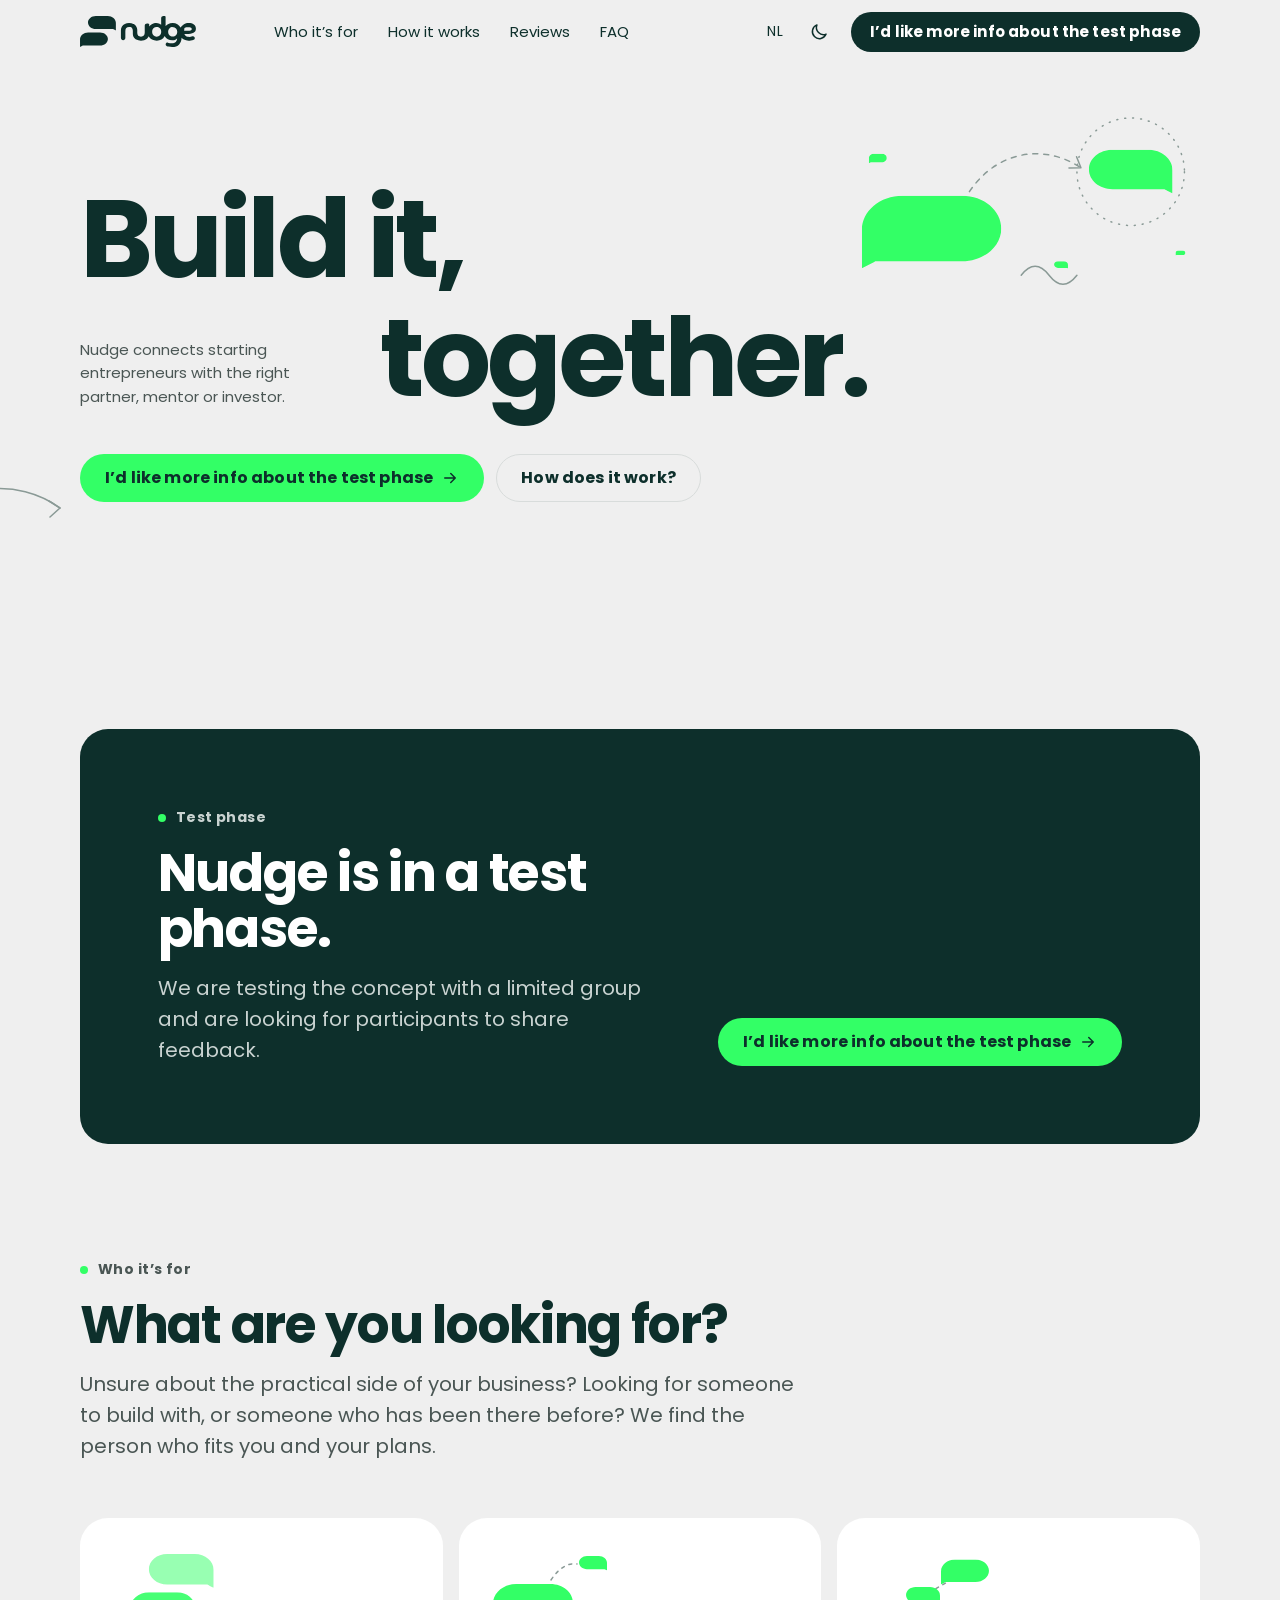
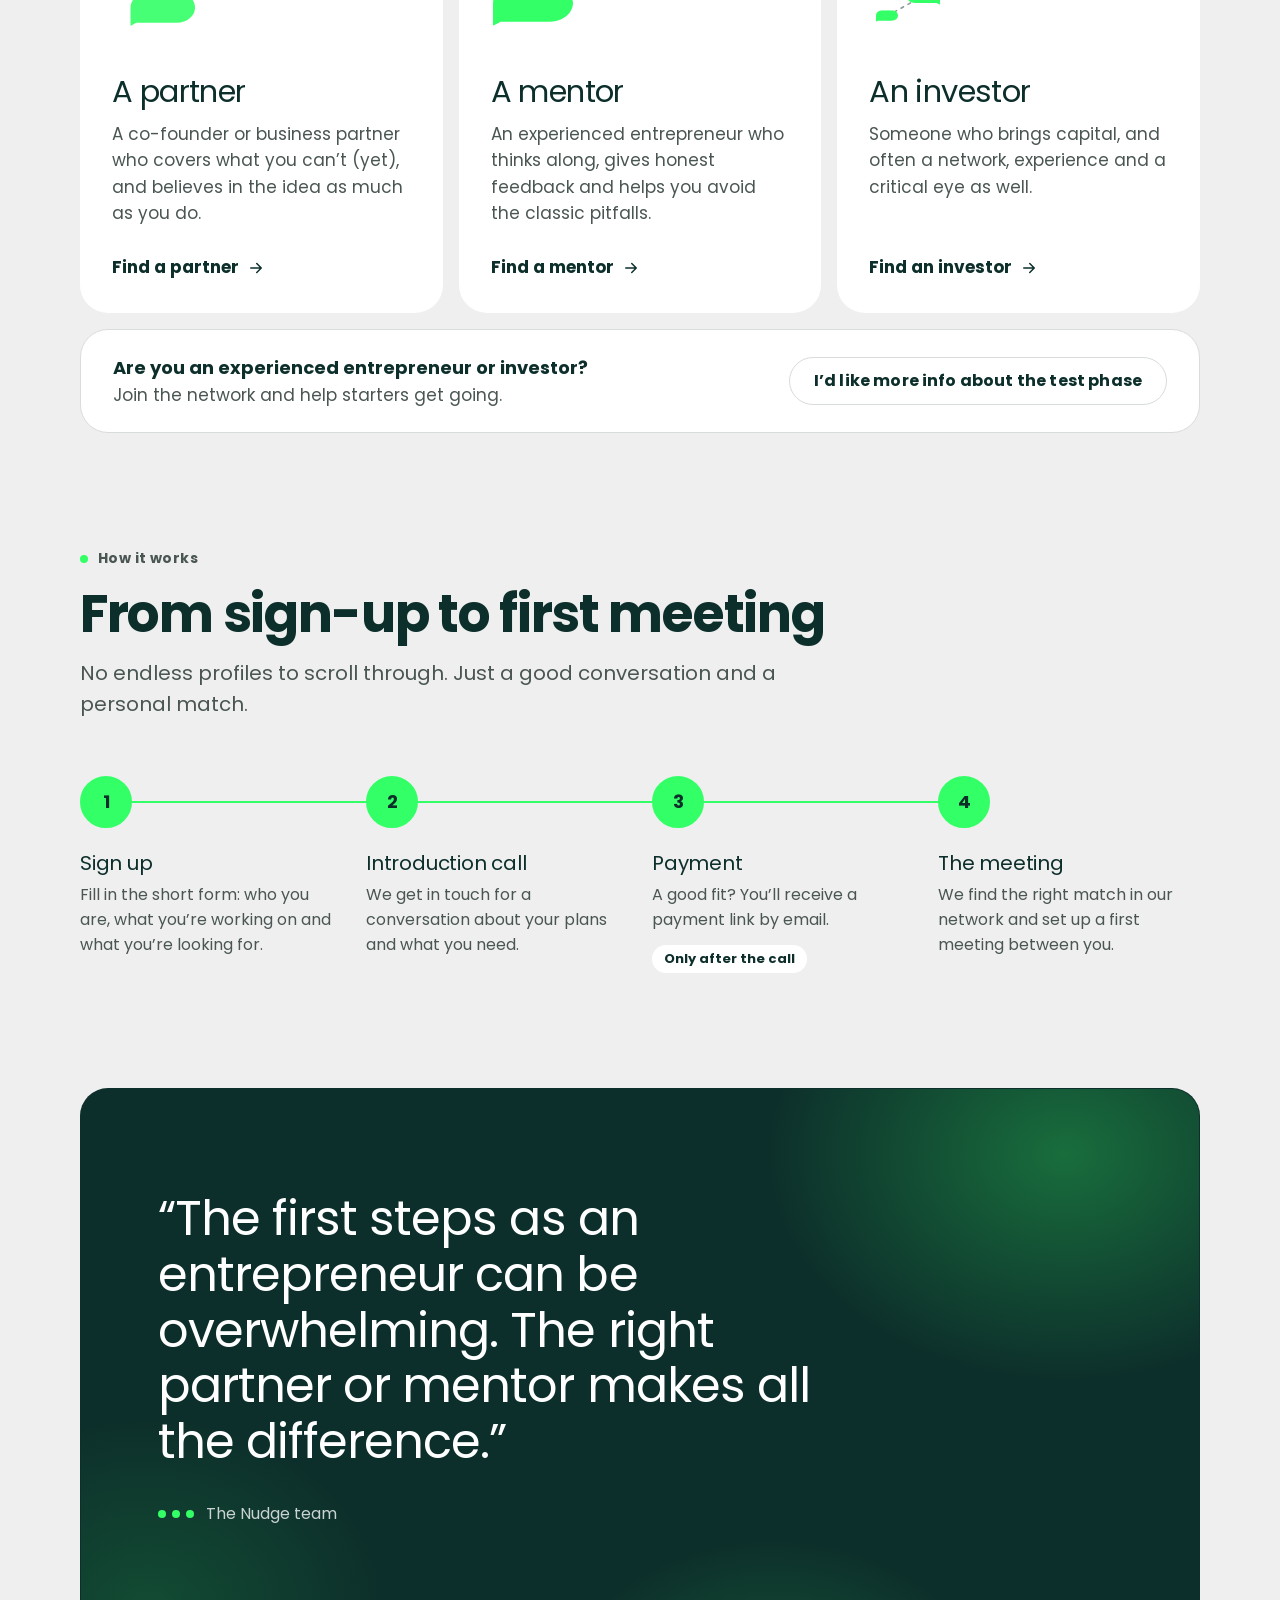
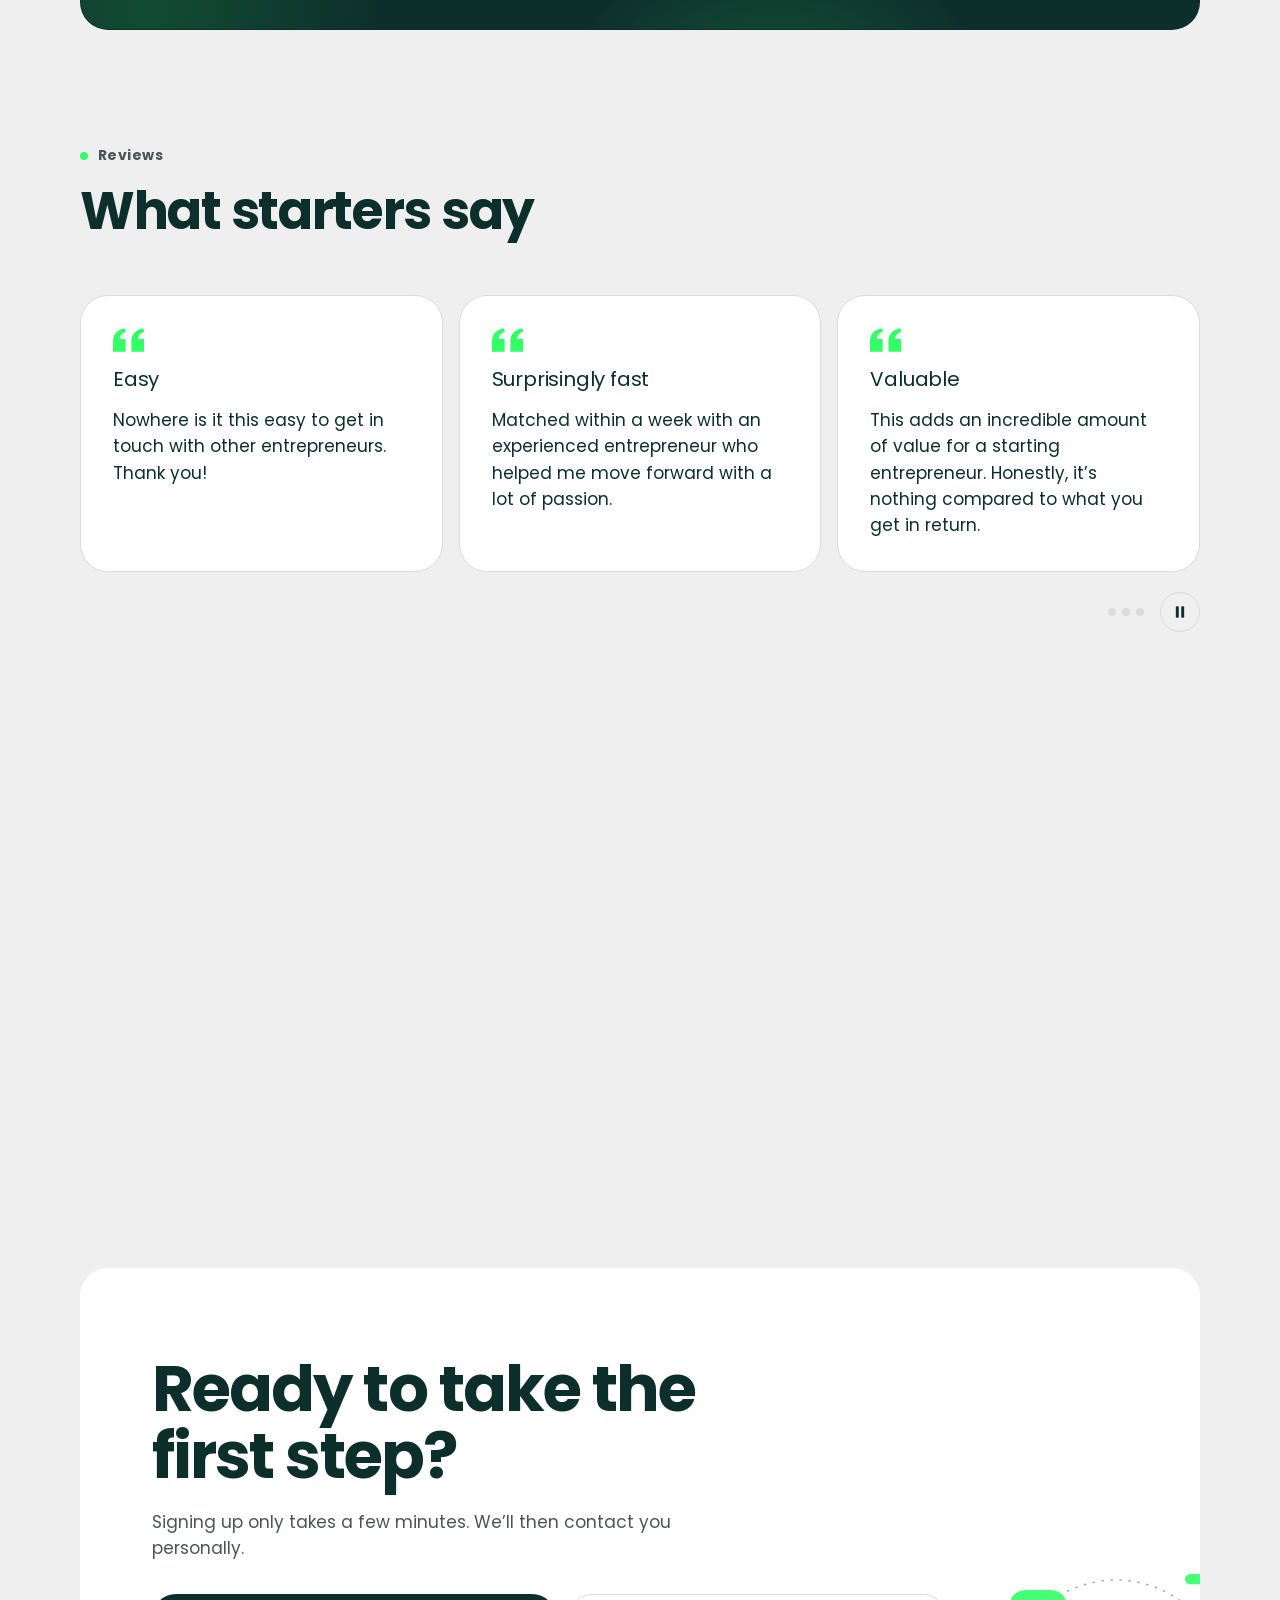
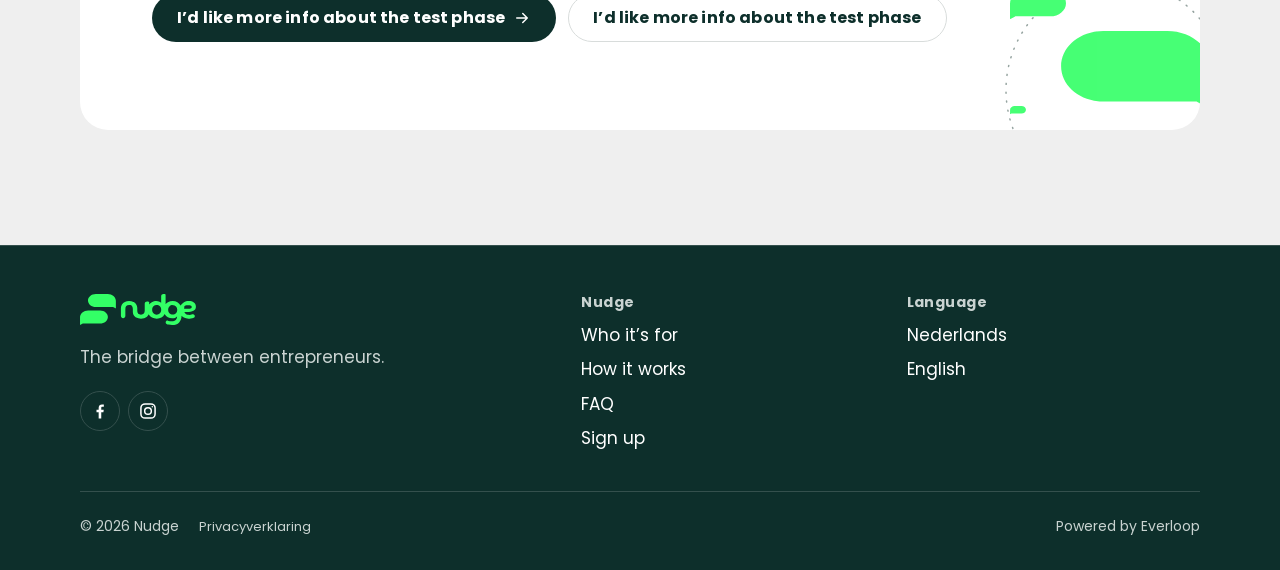
==== commit 4c9eaf41: "Aanpassen huisstijl en privacy policy" ====
--- a/en/index.html
+++ b/en/index.html
@@ -3,31 +3,36 @@
 <head>
 	<meta charset="utf-8" />
 	<meta name="viewport" content="width=device-width, initial-scale=1" />
-	<title>Nudged — The bridge between entrepreneurs</title>
-	<meta name="description" content="Nudged connects starting entrepreneurs with the right partner, mentor or investor. Sign up, get to know us, and we arrange the introduction." />
-	<meta property="og:title" content="Nudged — The bridge between entrepreneurs" />
-	<meta property="og:description" content="Looking for a partner, mentor or investor? Nudged makes the introduction." />
+	<title>Nudge — The bridge between entrepreneurs</title>
+	<meta name="description" content="Nudge connects starting entrepreneurs with the right partner, mentor or investor. Sign up, get to know us, and we arrange the introduction." />
+	<meta property="og:title" content="Nudge — The bridge between entrepreneurs" />
+	<meta property="og:description" content="Looking for a partner, mentor or investor? Nudge makes the introduction." />
 	<meta property="og:type" content="website" />
 	<meta property="og:locale" content="en_GB" />
 	<meta name="theme-color" content="#EFEFEF" media="(prefers-color-scheme: light)" />
 	<meta name="theme-color" content="#131313" media="(prefers-color-scheme: dark)" />
 	<link rel="alternate" hreflang="nl" href="../index.html" />
 	<link rel="alternate" hreflang="en" href="index.html" />
-	<link rel="icon" href="../favicon.svg" type="image/svg+xml" />
-	<script>(function(){var d=document.documentElement;d.classList.add('js');try{var t=localStorage.getItem('nudged-theme');if(t==='dark'||t==='light')d.setAttribute('data-theme',t)}catch(e){}})();</script>
+	<link rel="icon" href="../favicon.svg?v=2" type="image/svg+xml" />
+	<link rel="icon" href="../favicon-32.png?v=2" type="image/png" sizes="32x32" />
+	<link rel="apple-touch-icon" href="../apple-touch-icon.png?v=2" />
+	<script>(function(){var d=document.documentElement;d.classList.add('js');try{var t=localStorage.getItem('nudge-theme');if(t==='dark'||t==='light')d.setAttribute('data-theme',t)}catch(e){}})();</script>
 	<link rel="preconnect" href="https://fonts.googleapis.com" />
 	<link rel="preconnect" href="https://fonts.gstatic.com" crossorigin />
 	<link rel="stylesheet" href="https://fonts.googleapis.com/css2?family=Poppins:wght@400;700&display=swap" />
 	<link rel="stylesheet" href="../assets/css/style.css" />
 </head>
 <body>
+	<svg class="visually-hidden" aria-hidden="true" focusable="false">
+		<symbol id="bubble-r" viewBox="0 0 320.5 167"><path d="M320.5,78.3v88.7s-27.2-14.2-27.2-14.2l-3.7-2h-4.2s-195.1,0-195.1,0c-49.7,0-90.1-33.8-90.1-75.4,0-41.6,40.4-75.4,90.1-75.4h136.9c51.5,0,93.3,35.1,93.3,78.2Z"/></symbol>
+		<symbol id="bubble-l" viewBox="0 0 320.3 167"><path d="M93.3,0h136.9c49.7,0,90.1,33.8,90.1,75.4,0,41.6-40.4,75.4-90.1,75.4h-199.3l-3.7,2-27.2,14.2v-88.7c0-43.1,41.9-78.2,93.3-78.2Z"/></symbol>
+	</svg>
 	<a class="skip-link" href="#main">Skip to content</a>
 
 	<header class="site-header">
 		<div class="container header-inner">
-			<a class="brand" href="index.html" aria-label="Nudged, home">
-				<svg class="brand-mark" viewBox="0 0 32 32" aria-hidden="true"><circle class="f-accent" cx="12" cy="19" r="8.5"/><circle class="f-accent" cx="24" cy="10" r="5"/><circle class="f-accent" cx="25.5" cy="24.5" r="2.5"/></svg>
-				Nudged
+			<a class="brand" href="index.html" aria-label="Nudge, home">
+				<svg class="brand-logo" viewBox="0 0 916 245" fill="currentColor" aria-hidden="true"><g transform="scale(0.6875) translate(-197.6 -222.1)"><path d="M609.5,300.4v88.7s-27.2-14.2-27.2-14.2l-3.7-2h-4.2s-195.1,0-195.1,0c-49.7,0-90.1-33.8-90.1-75.4,0-41.6,40.4-75.4,90.1-75.4h136.9c51.5,0,93.3,35.1,93.3,78.2Z"/><path d="M290.9,410.9h136.9c49.7,0,90.1,33.8,90.1,75.4,0,41.6-40.4,75.4-90.1,75.4h-199.3l-3.7,2-27.2,14.2v-88.7c0-43.1,41.9-78.2,93.3-78.2Z"/></g><g transform="translate(219.2 -277.6)"><path d="M685.3,444.7c-2.4-4.6-7.2-7.5-12.5-7.5s-3.7.3-5.4,1c-7.3,2.8-15.4,4.3-24,4.3s-20-2.4-27-7.2c-5.8-4-9.5-8.9-11.3-15,.9,0,1.8,0,2.7,0h3.3c1.5.1,2.8.2,4.1.2,1.8,0,3.4,0,4.8,0,25.8,0,45-3.4,57.1-10.3,12.7-7.1,19.2-18,19.2-32.2s-5.5-25-16.3-33.1c-10.6-7.9-24.4-11.8-41.1-11.8s-26.1,3.1-36.9,9.1c-10.9,6.1-19.4,14.6-25.5,25.1-.4.7-.9,1.5-1.3,2.3-.2-.4-.4-.8-.6-1.1-5.8-11.3-14.1-20.1-24.5-26.2-10.4-6.1-22.9-9.1-37-9.1s-26.9,3.1-37.7,9.2c-7.2,4-13.5,9.2-18.6,15.3v-76.1l-1.6-.9c-1.8-1-4.2-1.8-7-2.3-2.6-.5-5.3-.8-7.8-.8-5.3,0-9.7,1.4-13.1,4.1-3.7,2.9-5.5,7.1-5.5,12.4v53.5c-3.9-3.6-8.4-6.6-13.4-9-7.6-3.6-16.4-5.5-26.2-5.5s-24.2,3.1-34.4,9.2c-8.2,4.9-15.2,11.3-20.7,19.2v-20.7l-1.6-.9c-1.8-1-4.1-1.8-7-2.4-2.7-.5-5.3-.8-7.9-.8-5.3,0-9.7,1.4-13.1,4.1-3.6,2.8-5.5,7-5.5,12.4v55.6c0,21.7-9.4,31.8-29.5,31.8s-28.3-8.8-29.5-27.8c0-1.3,0-2.6,0-4v-22.9c-.6-9.9-3.3-18.5-8.1-26-4.8-7.5-11.3-13.6-19.5-18.2-1.2-.7-2.2-1.3-3.2-1.7-9.5-4.6-20.9-6.9-33.8-6.9s-24,2.3-33.6,6.9c-9.8,4.8-17.4,11.5-22.8,19.9-5.4,8.6-8.2,18.7-8.2,29.9v62c0,4.7,1.9,9.2,5.2,12.4,3.2,3.2,7.7,5.1,12.3,5.1,9.7,0,17.6-7.8,17.6-17.5v-54.7c0-21.7,9.4-31.8,29.5-31.8s17.2,2.7,22.1,7.9c4.3,4.6,6.8,11.4,7.4,20v1.2c0,.9.1,1.8.1,2.8v21.8c.8,15.9,6.7,28.7,17.5,38.4,3,2.6,6.1,4.8,9.3,6.6,10.2,5.9,22.9,8.9,37.7,8.9s35.5-5.2,47-15.5c6.1-5.5,10.6-12,13.6-19.5.2.4.5.8.7,1.2,6.1,10.5,14.7,18.9,25.6,24.8,10.8,5.9,23.6,8.9,37.8,8.9s26.6-3.1,36.8-9.1c10.4-6,18.6-14.9,24.3-26.3.2-.4.4-.8.6-1.3.4.7.8,1.3,1.2,2,6,10,14.2,17.9,24.4,23.4,10.1,5.5,21.6,8.3,34,8.3s19-1.9,26.4-5.5c4.8-2.3,9.2-5.1,13-8.5-.8,11.4-4.4,20.2-10.8,26.3-7.3,7-17.9,10.6-31.4,10.6s-14.1-.8-21.5-2.3c-2.9-.6-5.7-1.3-8.4-2-1.3-.4-2.6-.6-4-.6-6,0-11.4,3.7-13.5,9.2v.2c-.1,0-.2.3-.2.3-1.4,3.8-1.1,8,.7,11.6,1.8,3.6,4.9,6.1,8.7,7.3,3.7,1.1,7.7,2,12.4,3,9.8,1.9,19,2.8,28.2,2.8,24,0,42.7-6.9,55.7-20.4,12-12.4,18.5-29.9,19.4-52.1,5,5.8,11,10.6,18.1,14.4,10.4,5.8,22.7,8.7,36.6,8.7s12.9-.6,19.2-1.7c6.3-1,12.5-2.6,18.4-4.7.8-.3,1.5-.6,2.3-.9l.9-.3c3.8-1.5,6.7-4.5,8.1-8.3,1.4-3.7,1.1-7.8-.8-11.3l-.5-1ZM680.9,444c-.2-.2-.3-.3-.5-.5.2.2.3.3.5.5ZM673.1,440.5c-.1,0-.3,0-.4,0,0,0,0,0,.1,0,0,0,.2,0,.3,0ZM678.5,442c0,0-.1,0-.2-.1,0,0,.1,0,.2.1ZM676,440.9c-.2,0-.4-.1-.6-.2.2,0,.4,0,.6.2ZM671.3,440.6c-.2,0-.5,0-.7,0,.2,0,.5,0,.7,0ZM621.4,365.5h25.2c9.1,0,16.6,6.2,16.6,13.9s-7.4,13.9-16.6,13.9h-36.7l-.7.4-5,2.6v-16.3c0-7.9,7.7-14.4,17.2-14.4ZM512.9,365.5c10.8,0,19.6,3.4,26,10.1,6.6,6.8,9.8,15.7,9.8,27s-3.3,20.3-9.8,26.9c-6.4,6.7-15.2,10.1-26,10.1s-19.5-3.3-26-10.1c-6.6-6.7-9.9-15.8-9.9-27s3.2-20.2,9.9-27c6.5-6.8,15-10.1,26-10.1ZM422.1,402.9c0,11.5-3.3,20.6-10.1,27.5-6.7,7-15.1,10.4-25.8,10.4s-18.8-3.4-25.5-10.4c-6.8-7-10.1-16-10.1-27.6s3.4-20.5,10.1-27.5c6.7-6.9,15.2-10.4,25.5-10.4s19.1,3.5,25.8,10.4c6.8,7,10.1,16,10.1,27.5ZM472.2,491.3c-.3,0-.7,0-1,0,.2,0,.4,0,.7,0s.2,0,.4,0ZM464.7,493.8c-.3.3-.7.6-1,.9.3-.3.6-.6,1-.9ZM470.5,491.3c-.5,0-.9.1-1.4.3.5-.1.9-.2,1.4-.3ZM468.6,491.7c-.6.2-1.2.4-1.8.7.6-.3,1.2-.5,1.8-.7ZM466.5,492.6c-.5.2-.9.5-1.3.8.4-.3.9-.6,1.3-.8ZM462.1,496.8c-.3.6-.6,1.2-.9,1.8.2-.6.5-1.2.9-1.8ZM463.2,495.2c-.3.3-.6.7-.8,1.1.3-.4.5-.7.8-1.1Z"/></g></svg><span class="visually-hidden">Nudge</span>
 			</a>
 			<nav id="site-nav" class="site-nav" aria-label="Main menu">
 				<ul>
@@ -59,18 +64,18 @@
 		<section class="container hero">
 			<div class="hero-head">
 				<svg class="hero-art" viewBox="0 0 360 180" aria-hidden="true">
-					<circle class="s-doodle" cx="290" cy="58" r="40" stroke-dasharray="1 7"/>
-					<path class="s-doodle" d="M128 104C170 44 220 30 262 50" stroke-dasharray="5 6"/>
-					<path class="s-doodle" d="M255 40 262 50 250 51"/>
-					<path class="s-doodle" d="M150 160q14-18 28 0t28 0"/>
-					<circle class="f-accent float" cx="90" cy="116" r="36"/>
-					<circle class="f-accent float float-delay" cx="290" cy="58" r="22"/>
-					<circle class="f-accent" cx="36" cy="44" r="6"/>
-					<circle class="f-accent" cx="220" cy="150" r="5"/>
-					<circle class="f-accent" cx="340" cy="138" r="3"/>
+					<circle class="s-doodle" cx="290" cy="56" r="54" stroke-dasharray="1 7"/>
+					<path class="s-doodle" d="M128 76C156 34 204 28 240 52" stroke-dasharray="5 6"/>
+					<path class="s-doodle" d="M235.6 40.9 240 52 228 52.3"/>
+					<path class="s-doodle" d="M180 160q14-18 28 0t28 0"/>
+					<use href="#bubble-l" class="f-accent float" x="20" y="80" width="140" height="73"/>
+					<use href="#bubble-r" class="f-accent float float-delay" x="248" y="34" width="84" height="43.8"/>
+					<use href="#bubble-l" class="f-accent" x="27" y="38" width="18" height="9.4"/>
+					<use href="#bubble-r" class="f-accent" x="213" y="146" width="14" height="7.3"/>
+					<use href="#bubble-l" class="f-accent" x="335" y="135" width="10" height="5.2"/>
 				</svg>
 				<h1 class="display"><span class="l1">Build it,</span> <span class="l2">together.</span></h1>
-				<p class="hero-mission">Nudged connects starting entrepreneurs with the right partner, mentor or investor.</p>
+				<p class="hero-mission">Nudge connects starting entrepreneurs with the right partner, mentor or investor.</p>
 			</div>
 			<div class="hero-actions">
 				<a class="btn btn-primary" href="signup.html">I’d like more info about the test phase
@@ -90,7 +95,7 @@
 				<div class="test-card reveal">
 					<div class="test-card-text">
 						<p class="eyebrow">Test phase</p>
-						<h2 id="test-phase-title" class="h2">Nudged is in a test phase.</h2>
+						<h2 id="test-phase-title" class="h2">Nudge is in a test phase.</h2>
 						<p class="lead">We are testing the concept with a limited group and are looking for participants to share feedback.</p>
 					</div>
 					<a class="btn btn-primary" href="signup.html">I’d like more info about the test phase
@@ -111,7 +116,7 @@
 
 				<div class="cards">
 					<a class="card reveal" href="signup.html?type=partner">
-						<svg class="card-art" viewBox="0 0 120 80" aria-hidden="true"><circle class="f-accent" cx="42" cy="44" r="28" fill-opacity=".9"/><circle class="f-accent" cx="78" cy="44" r="28" fill-opacity=".5"/></svg>
+						<svg class="card-art" viewBox="0 0 120 80" aria-hidden="true"><use href="#bubble-r" class="f-accent" x="36.8" y="4" width="64.9" height="33.8" fill-opacity=".5"/><use href="#bubble-l" class="f-accent" x="18.3" y="42.2" width="64.8" height="33.8" fill-opacity=".9"/></svg>
 						<h3>A partner</h3>
 						<p>A co-founder or business partner who covers what you can’t (yet), and believes in the idea as much as you do.</p>
 						<span class="card-link">Find a partner
@@ -119,7 +124,7 @@
 						</span>
 					</a>
 					<a class="card reveal" href="signup.html?type=mentor">
-						<svg class="card-art" viewBox="0 0 120 80" aria-hidden="true"><circle class="f-accent" cx="40" cy="48" r="30"/><path class="s-doodle" d="M70 32Q80 14 88 17" stroke-dasharray="3 5"/><circle class="f-accent" cx="102" cy="18" r="12"/></svg>
+						<svg class="card-art" viewBox="0 0 120 80" aria-hidden="true"><use href="#bubble-l" class="f-accent" x="2" y="34" width="80" height="41.7"/><path class="s-doodle" d="M60 30Q72 12 86 14" stroke-dasharray="3 5"/><use href="#bubble-r" class="f-accent" x="88" y="6" width="28" height="14.6"/></svg>
 						<h3>A mentor</h3>
 						<p>An experienced entrepreneur who thinks along, gives honest feedback and helps you avoid the classic pitfalls.</p>
 						<span class="card-link">Find a mentor
@@ -127,7 +132,7 @@
 						</span>
 					</a>
 					<a class="card reveal" href="signup.html?type=investor">
-						<svg class="card-art" viewBox="0 0 120 80" aria-hidden="true"><path class="s-doodle" d="M18 66 54 46 96 22" stroke-dasharray="3 5"/><circle class="f-accent" cx="18" cy="66" r="8"/><circle class="f-accent" cx="54" cy="46" r="12"/><circle class="f-accent" cx="96" cy="22" r="17"/></svg>
+						<svg class="card-art" viewBox="0 0 120 80" aria-hidden="true"><path class="s-doodle" d="M18 66 54 46 96 22" stroke-dasharray="3 5"/><use href="#bubble-l" class="f-accent" x="7" y="60.3" width="22" height="11.5"/><use href="#bubble-r" class="f-accent" x="37" y="37.1" width="34" height="17.7"/><use href="#bubble-l" class="f-accent" x="72" y="9.5" width="48" height="25"/></svg>
 						<h3>An investor</h3>
 						<p>Someone who brings capital, and often a network, experience and a critical eye as well.</p>
 						<span class="card-link">Find an investor
@@ -198,7 +203,7 @@
 					</blockquote>
 					<figcaption>
 						<span class="quote-dots" aria-hidden="true"><i></i><i></i><i></i></span>
-						<cite>The Nudged team</cite>
+						<cite>The Nudge team</cite>
 					</figcaption>
 				</figure>
 			</div>
@@ -294,10 +299,10 @@
 					</div>
 					<svg class="cta-art" viewBox="0 0 300 240" aria-hidden="true">
 						<circle class="s-doodle" cx="190" cy="170" r="110" stroke-dasharray="1 8"/>
-						<circle class="f-accent float" cx="210" cy="150" r="46"/>
-						<circle class="f-accent float float-delay" cx="120" cy="90" r="16"/>
-						<circle class="f-accent" cx="270" cy="60" r="7"/>
-						<circle class="f-accent" cx="92" cy="190" r="5"/>
+						<use href="#bubble-r" class="f-accent float" x="135" y="111" width="150" height="78.2"/>
+						<use href="#bubble-l" class="f-accent float float-delay" x="84" y="70" width="56" height="29.2"/>
+						<use href="#bubble-r" class="f-accent" x="259" y="54" width="22" height="11.5"/>
+						<use href="#bubble-l" class="f-accent" x="84" y="186" width="16" height="8.3"/>
 					</svg>
 				</div>
 			</div>
@@ -310,22 +315,21 @@
 			<div class="footer-grid">
 				<div>
 					<a class="brand" href="index.html">
-						<svg class="brand-mark" viewBox="0 0 32 32" aria-hidden="true"><circle class="f-accent" cx="12" cy="19" r="8.5"/><circle class="f-accent" cx="24" cy="10" r="5"/><circle class="f-accent" cx="25.5" cy="24.5" r="2.5"/></svg>
-						Nudged
+						<svg class="brand-logo" viewBox="0 0 916 245" fill="currentColor" aria-hidden="true"><g transform="scale(0.6875) translate(-197.6 -222.1)"><path d="M609.5,300.4v88.7s-27.2-14.2-27.2-14.2l-3.7-2h-4.2s-195.1,0-195.1,0c-49.7,0-90.1-33.8-90.1-75.4,0-41.6,40.4-75.4,90.1-75.4h136.9c51.5,0,93.3,35.1,93.3,78.2Z"/><path d="M290.9,410.9h136.9c49.7,0,90.1,33.8,90.1,75.4,0,41.6-40.4,75.4-90.1,75.4h-199.3l-3.7,2-27.2,14.2v-88.7c0-43.1,41.9-78.2,93.3-78.2Z"/></g><g transform="translate(219.2 -277.6)"><path d="M685.3,444.7c-2.4-4.6-7.2-7.5-12.5-7.5s-3.7.3-5.4,1c-7.3,2.8-15.4,4.3-24,4.3s-20-2.4-27-7.2c-5.8-4-9.5-8.9-11.3-15,.9,0,1.8,0,2.7,0h3.3c1.5.1,2.8.2,4.1.2,1.8,0,3.4,0,4.8,0,25.8,0,45-3.4,57.1-10.3,12.7-7.1,19.2-18,19.2-32.2s-5.5-25-16.3-33.1c-10.6-7.9-24.4-11.8-41.1-11.8s-26.1,3.1-36.9,9.1c-10.9,6.1-19.4,14.6-25.5,25.1-.4.7-.9,1.5-1.3,2.3-.2-.4-.4-.8-.6-1.1-5.8-11.3-14.1-20.1-24.5-26.2-10.4-6.1-22.9-9.1-37-9.1s-26.9,3.1-37.7,9.2c-7.2,4-13.5,9.2-18.6,15.3v-76.1l-1.6-.9c-1.8-1-4.2-1.8-7-2.3-2.6-.5-5.3-.8-7.8-.8-5.3,0-9.7,1.4-13.1,4.1-3.7,2.9-5.5,7.1-5.5,12.4v53.5c-3.9-3.6-8.4-6.6-13.4-9-7.6-3.6-16.4-5.5-26.2-5.5s-24.2,3.1-34.4,9.2c-8.2,4.9-15.2,11.3-20.7,19.2v-20.7l-1.6-.9c-1.8-1-4.1-1.8-7-2.4-2.7-.5-5.3-.8-7.9-.8-5.3,0-9.7,1.4-13.1,4.1-3.6,2.8-5.5,7-5.5,12.4v55.6c0,21.7-9.4,31.8-29.5,31.8s-28.3-8.8-29.5-27.8c0-1.3,0-2.6,0-4v-22.9c-.6-9.9-3.3-18.5-8.1-26-4.8-7.5-11.3-13.6-19.5-18.2-1.2-.7-2.2-1.3-3.2-1.7-9.5-4.6-20.9-6.9-33.8-6.9s-24,2.3-33.6,6.9c-9.8,4.8-17.4,11.5-22.8,19.9-5.4,8.6-8.2,18.7-8.2,29.9v62c0,4.7,1.9,9.2,5.2,12.4,3.2,3.2,7.7,5.1,12.3,5.1,9.7,0,17.6-7.8,17.6-17.5v-54.7c0-21.7,9.4-31.8,29.5-31.8s17.2,2.7,22.1,7.9c4.3,4.6,6.8,11.4,7.4,20v1.2c0,.9.1,1.8.1,2.8v21.8c.8,15.9,6.7,28.7,17.5,38.4,3,2.6,6.1,4.8,9.3,6.6,10.2,5.9,22.9,8.9,37.7,8.9s35.5-5.2,47-15.5c6.1-5.5,10.6-12,13.6-19.5.2.4.5.8.7,1.2,6.1,10.5,14.7,18.9,25.6,24.8,10.8,5.9,23.6,8.9,37.8,8.9s26.6-3.1,36.8-9.1c10.4-6,18.6-14.9,24.3-26.3.2-.4.4-.8.6-1.3.4.7.8,1.3,1.2,2,6,10,14.2,17.9,24.4,23.4,10.1,5.5,21.6,8.3,34,8.3s19-1.9,26.4-5.5c4.8-2.3,9.2-5.1,13-8.5-.8,11.4-4.4,20.2-10.8,26.3-7.3,7-17.9,10.6-31.4,10.6s-14.1-.8-21.5-2.3c-2.9-.6-5.7-1.3-8.4-2-1.3-.4-2.6-.6-4-.6-6,0-11.4,3.7-13.5,9.2v.2c-.1,0-.2.3-.2.3-1.4,3.8-1.1,8,.7,11.6,1.8,3.6,4.9,6.1,8.7,7.3,3.7,1.1,7.7,2,12.4,3,9.8,1.9,19,2.8,28.2,2.8,24,0,42.7-6.9,55.7-20.4,12-12.4,18.5-29.9,19.4-52.1,5,5.8,11,10.6,18.1,14.4,10.4,5.8,22.7,8.7,36.6,8.7s12.9-.6,19.2-1.7c6.3-1,12.5-2.6,18.4-4.7.8-.3,1.5-.6,2.3-.9l.9-.3c3.8-1.5,6.7-4.5,8.1-8.3,1.4-3.7,1.1-7.8-.8-11.3l-.5-1ZM680.9,444c-.2-.2-.3-.3-.5-.5.2.2.3.3.5.5ZM673.1,440.5c-.1,0-.3,0-.4,0,0,0,0,0,.1,0,0,0,.2,0,.3,0ZM678.5,442c0,0-.1,0-.2-.1,0,0,.1,0,.2.1ZM676,440.9c-.2,0-.4-.1-.6-.2.2,0,.4,0,.6.2ZM671.3,440.6c-.2,0-.5,0-.7,0,.2,0,.5,0,.7,0ZM621.4,365.5h25.2c9.1,0,16.6,6.2,16.6,13.9s-7.4,13.9-16.6,13.9h-36.7l-.7.4-5,2.6v-16.3c0-7.9,7.7-14.4,17.2-14.4ZM512.9,365.5c10.8,0,19.6,3.4,26,10.1,6.6,6.8,9.8,15.7,9.8,27s-3.3,20.3-9.8,26.9c-6.4,6.7-15.2,10.1-26,10.1s-19.5-3.3-26-10.1c-6.6-6.7-9.9-15.8-9.9-27s3.2-20.2,9.9-27c6.5-6.8,15-10.1,26-10.1ZM422.1,402.9c0,11.5-3.3,20.6-10.1,27.5-6.7,7-15.1,10.4-25.8,10.4s-18.8-3.4-25.5-10.4c-6.8-7-10.1-16-10.1-27.6s3.4-20.5,10.1-27.5c6.7-6.9,15.2-10.4,25.5-10.4s19.1,3.5,25.8,10.4c6.8,7,10.1,16,10.1,27.5ZM472.2,491.3c-.3,0-.7,0-1,0,.2,0,.4,0,.7,0s.2,0,.4,0ZM464.7,493.8c-.3.3-.7.6-1,.9.3-.3.6-.6,1-.9ZM470.5,491.3c-.5,0-.9.1-1.4.3.5-.1.9-.2,1.4-.3ZM468.6,491.7c-.6.2-1.2.4-1.8.7.6-.3,1.2-.5,1.8-.7ZM466.5,492.6c-.5.2-.9.5-1.3.8.4-.3.9-.6,1.3-.8ZM462.1,496.8c-.3.6-.6,1.2-.9,1.8.2-.6.5-1.2.9-1.8ZM463.2,495.2c-.3.3-.6.7-.8,1.1.3-.4.5-.7.8-1.1Z"/></g></svg><span class="visually-hidden">Nudge</span>
 					</a>
 					<p class="footer-tagline">The bridge between entrepreneurs.</p>
 					<!-- TODO: add the Facebook and Instagram links. -->
 					<div class="socials">
-						<a class="icon-btn" href="#" aria-label="Nudged on Facebook">
+						<a class="icon-btn" href="#" aria-label="Nudge on Facebook">
 							<svg viewBox="0 0 24 24" aria-hidden="true"><path fill="currentColor" d="M13.5 21v-7.6h2.6l.4-3h-3V8.5c0-.9.25-1.5 1.5-1.5h1.6V4.3a21 21 0 0 0-2.3-.1c-2.3 0-3.9 1.4-3.9 4v2.2H7.8v3h2.6V21z"/></svg>
 						</a>
-						<a class="icon-btn" href="#" aria-label="Nudged on Instagram">
+						<a class="icon-btn" href="#" aria-label="Nudge on Instagram">
 							<svg viewBox="0 0 24 24" fill="none" stroke="currentColor" stroke-width="1.8" aria-hidden="true"><rect x="3.5" y="3.5" width="17" height="17" rx="5"/><circle cx="12" cy="12" r="4"/><circle cx="17.2" cy="6.8" r=".9" fill="currentColor" stroke="none"/></svg>
 						</a>
 					</div>
 				</div>
 				<div class="footer-col">
-					<h2>Nudged</h2>
+					<h2>Nudge</h2>
 					<ul>
 						<li><a href="#who">Who it’s for</a></li>
 						<li><a href="#how-it-works">How it works</a></li>
@@ -342,7 +346,7 @@
 				</div>
 			</div>
 			<div class="footer-bottom">
-				<p>&copy; 2026 Nudged <a class="footer-legal" href="../privacy.html" hreflang="nl" lang="nl">Privacyverklaring</a></p>
+				<p>&copy; 2026 Nudge <a class="footer-legal" href="../privacy.html" hreflang="nl" lang="nl">Privacyverklaring</a></p>
 				<p>Powered by Everloop</p>
 			</div>
 		</div>
--- a/assets/css/style.css
+++ b/assets/css/style.css
@@ -1,4 +1,4 @@
-/* Nudged — site styles */
+/* Nudge — site styles */
 
 /* ---------- Tokens ---------- */
 :root {
@@ -273,14 +273,11 @@
 .brand {
   display: inline-flex;
   align-items: center;
-  gap: 10px;
   color: var(--text);
-  font-size: 1.3125rem;
-  font-weight: 700;
-  letter-spacing: -0.015em;
   text-decoration: none;
 }
-.brand-mark { width: 28px; height: 28px; }
+/* Icon + wordmark from the brand guide, tinted with the current text colour. */
+.brand-logo { width: 116px; height: auto; }
 
 .site-nav { margin-inline: auto; }
 .site-nav ul {
@@ -999,6 +996,7 @@
 @media (min-width: 700px) {
   .footer-grid { grid-template-columns: 1.6fr 1fr 1fr; }
 }
+.site-footer .brand { color: var(--neon); }
 .footer-tagline { margin-top: 12px; color: var(--text-muted); }
 .footer-col h2 {
   margin-bottom: 12px;
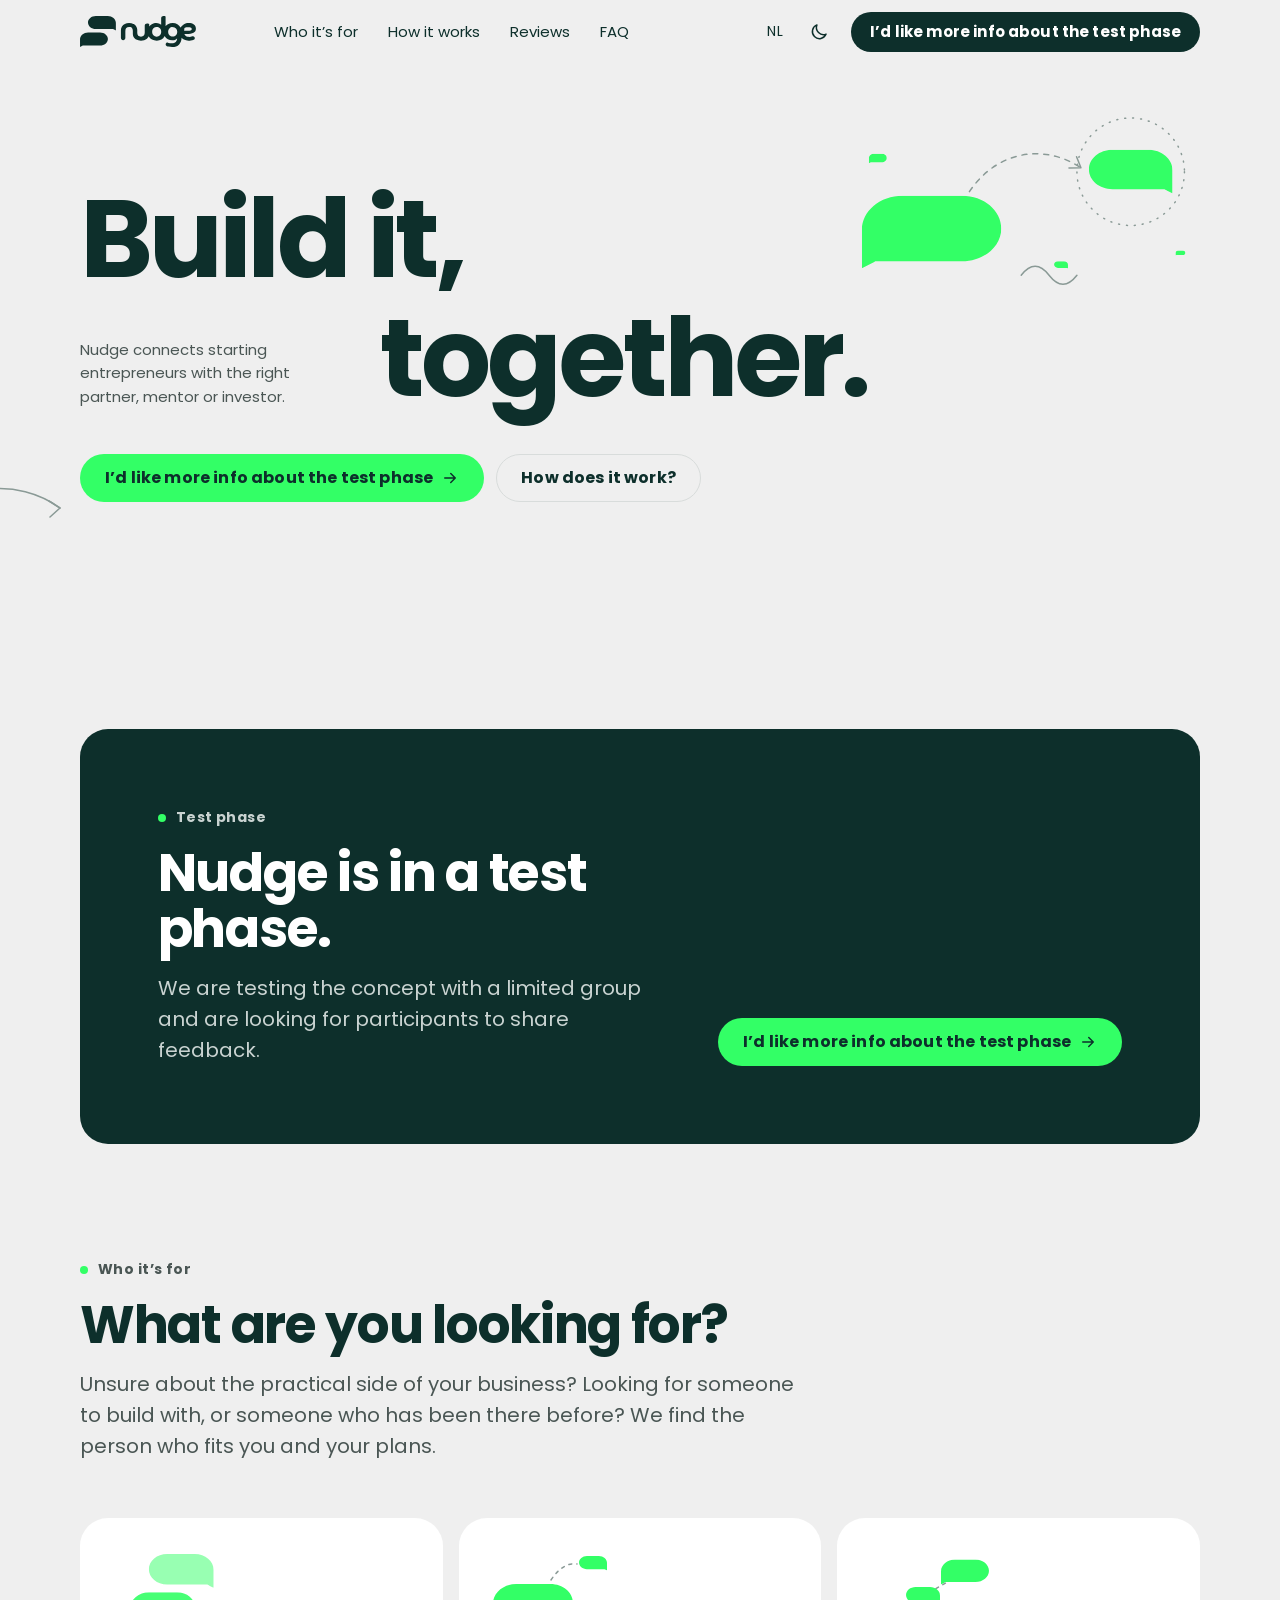
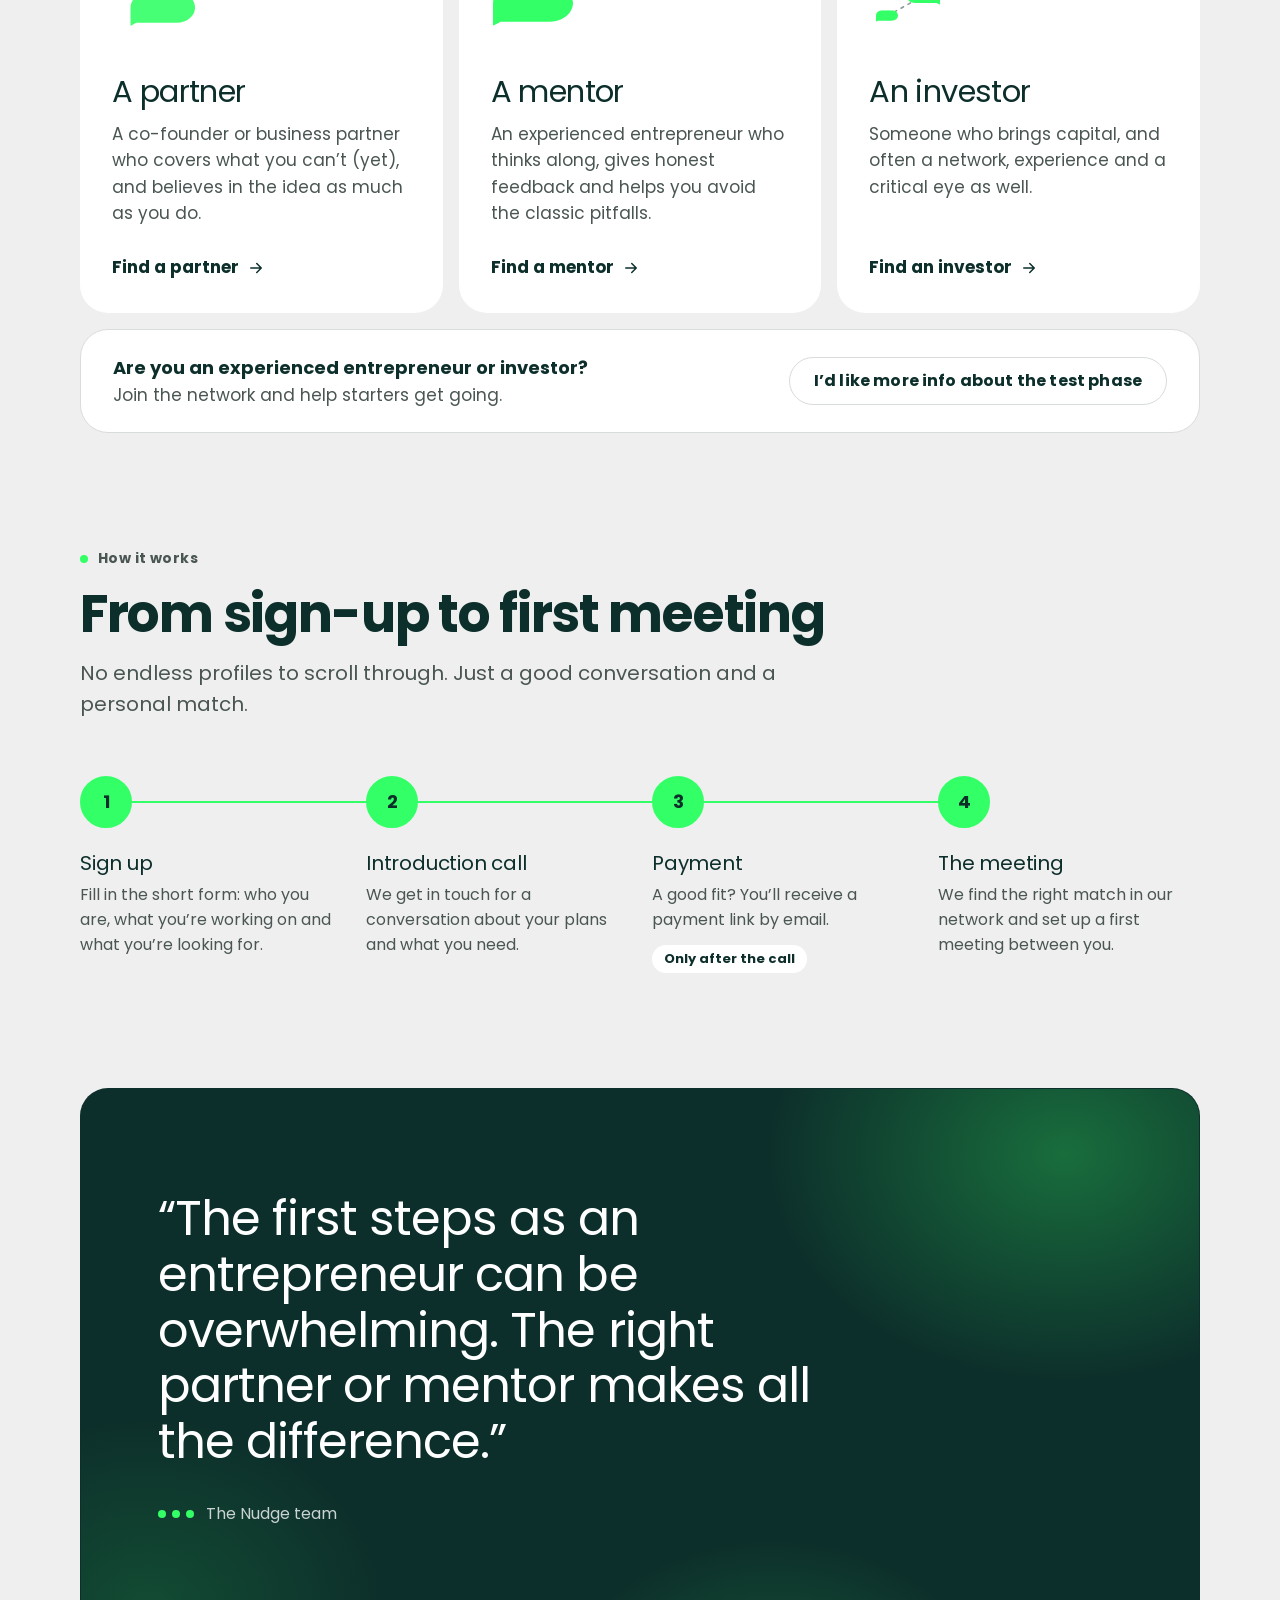
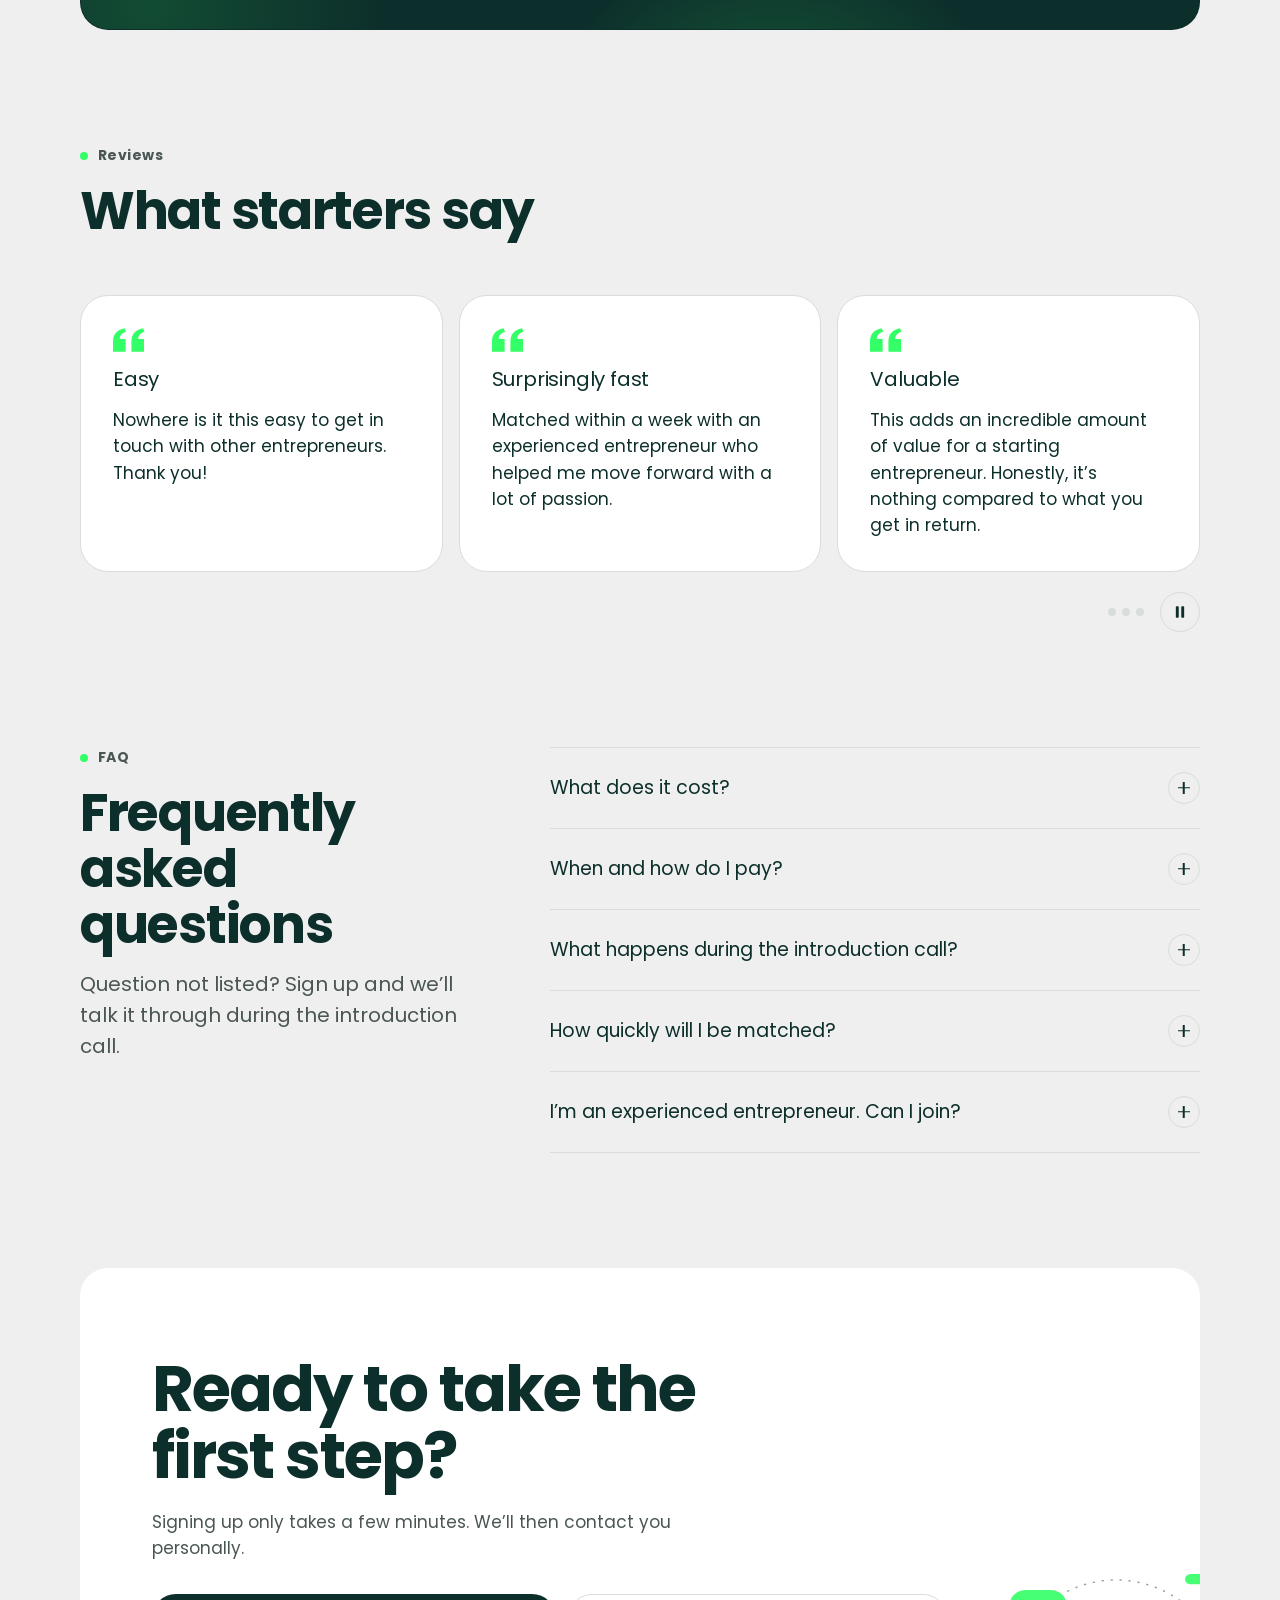
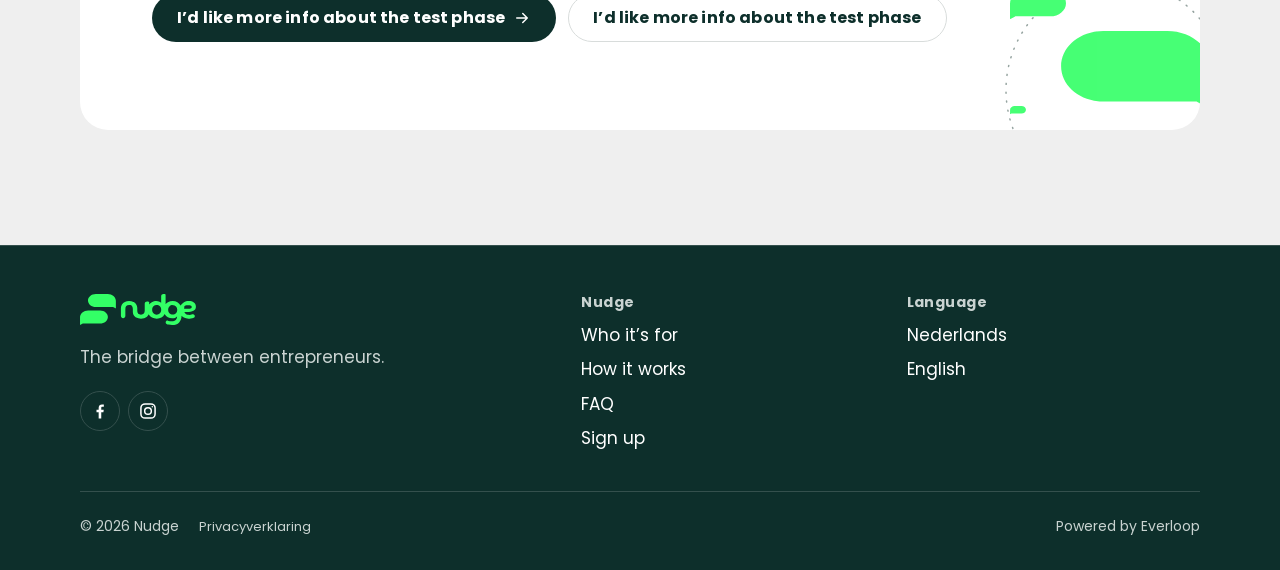
==== commit 8626e15f: "Aanpassen favicon" ====
--- a/en/index.html
+++ b/en/index.html
@@ -13,8 +13,8 @@
 	<meta name="theme-color" content="#131313" media="(prefers-color-scheme: dark)" />
 	<link rel="alternate" hreflang="nl" href="../index.html" />
 	<link rel="alternate" hreflang="en" href="index.html" />
-	<link rel="icon" href="../favicon.svg?v=2" type="image/svg+xml" />
-	<link rel="icon" href="../favicon-32.png?v=2" type="image/png" sizes="32x32" />
+	<link rel="icon" href="../favicon.svg?v=3" type="image/svg+xml" />
+	<link rel="icon" href="../favicon-32.png?v=3" type="image/png" sizes="32x32" />
 	<link rel="apple-touch-icon" href="../apple-touch-icon.png?v=2" />
 	<script>(function(){var d=document.documentElement;d.classList.add('js');try{var t=localStorage.getItem('nudge-theme');if(t==='dark'||t==='light')d.setAttribute('data-theme',t)}catch(e){}})();</script>
 	<link rel="preconnect" href="https://fonts.googleapis.com" />
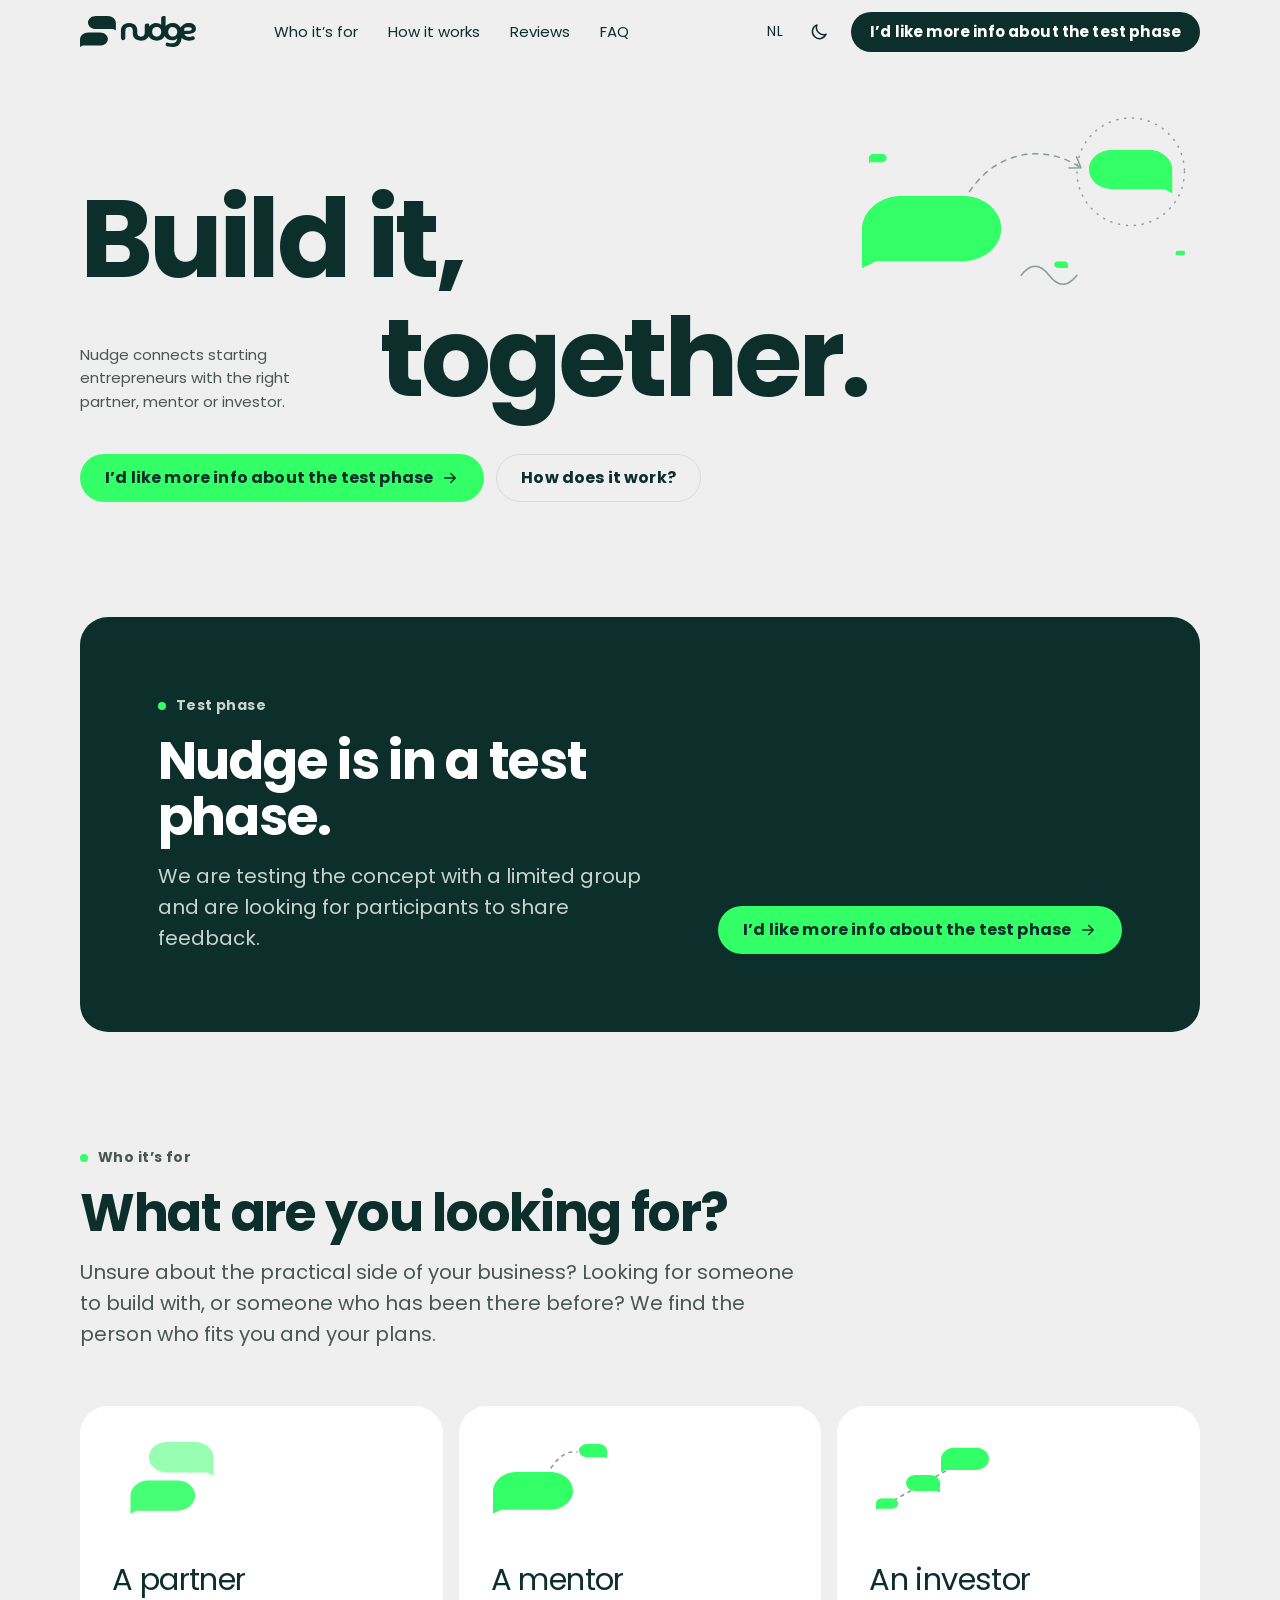
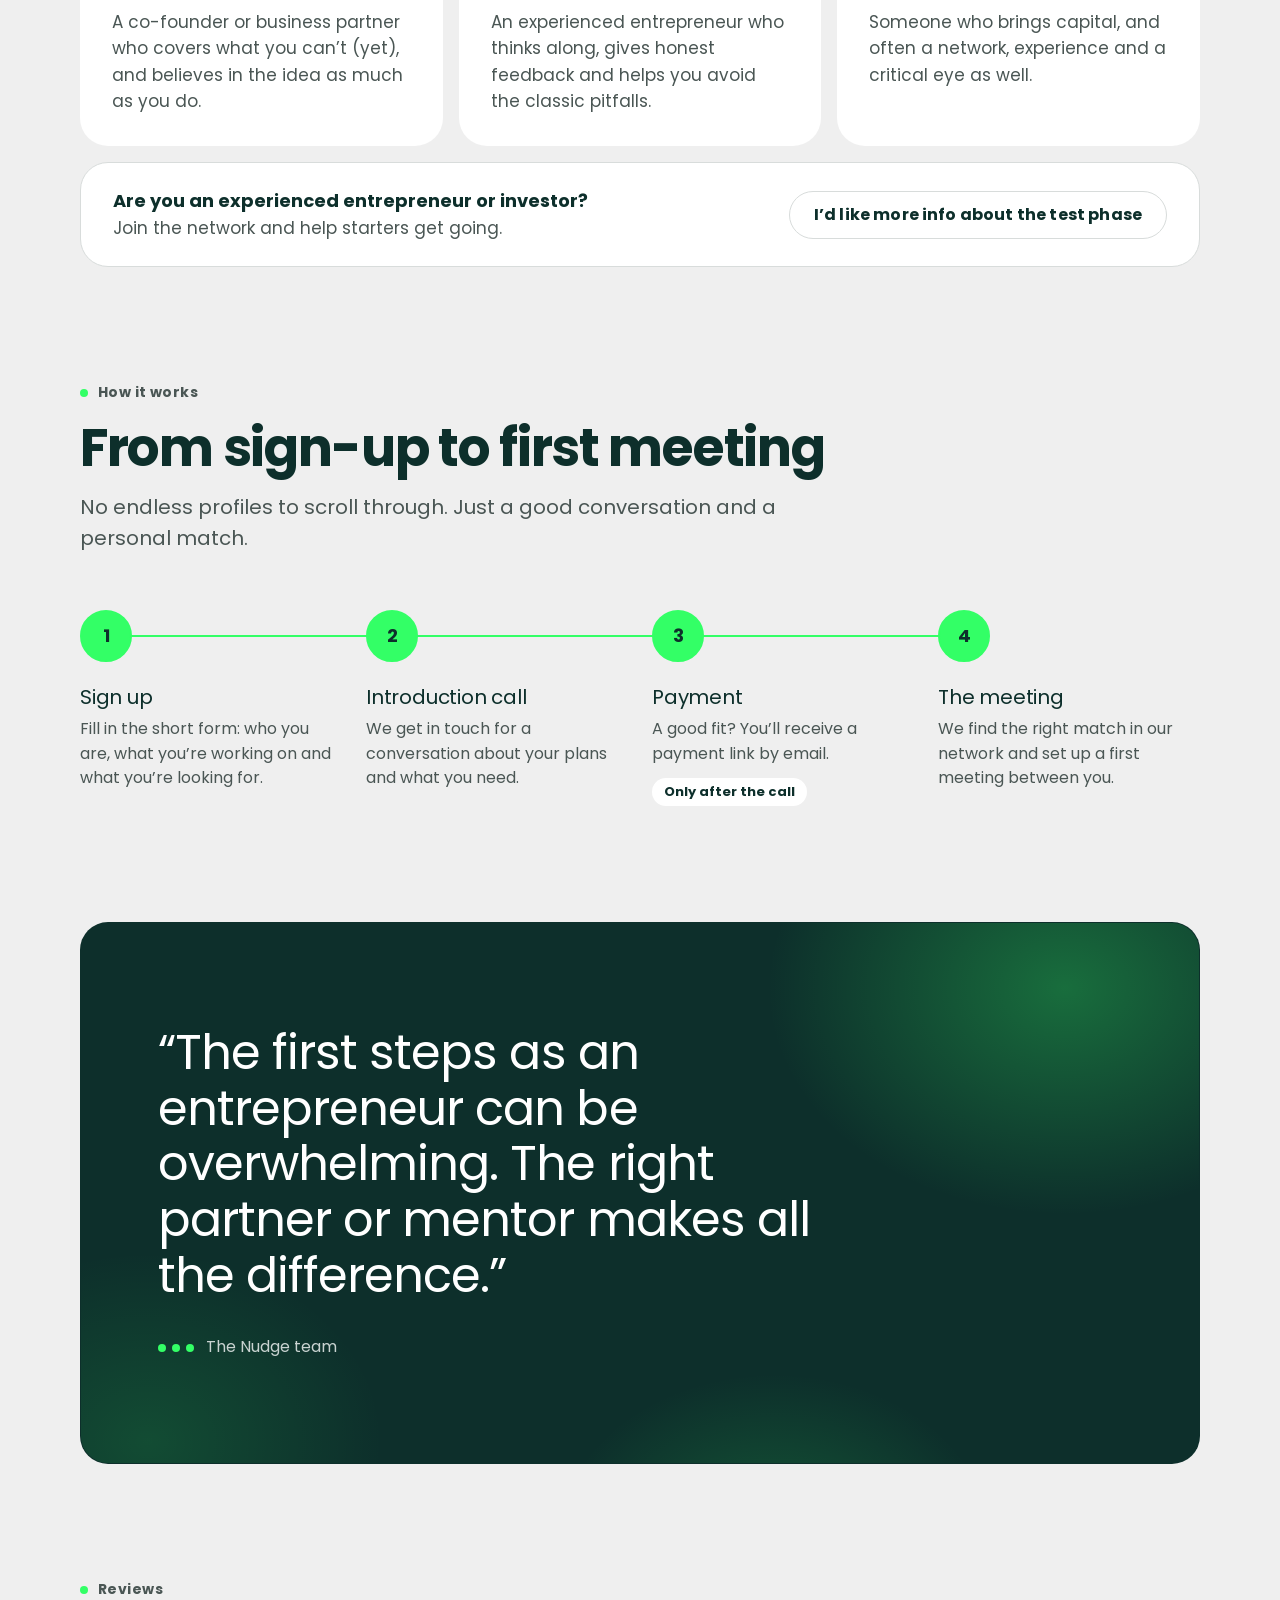
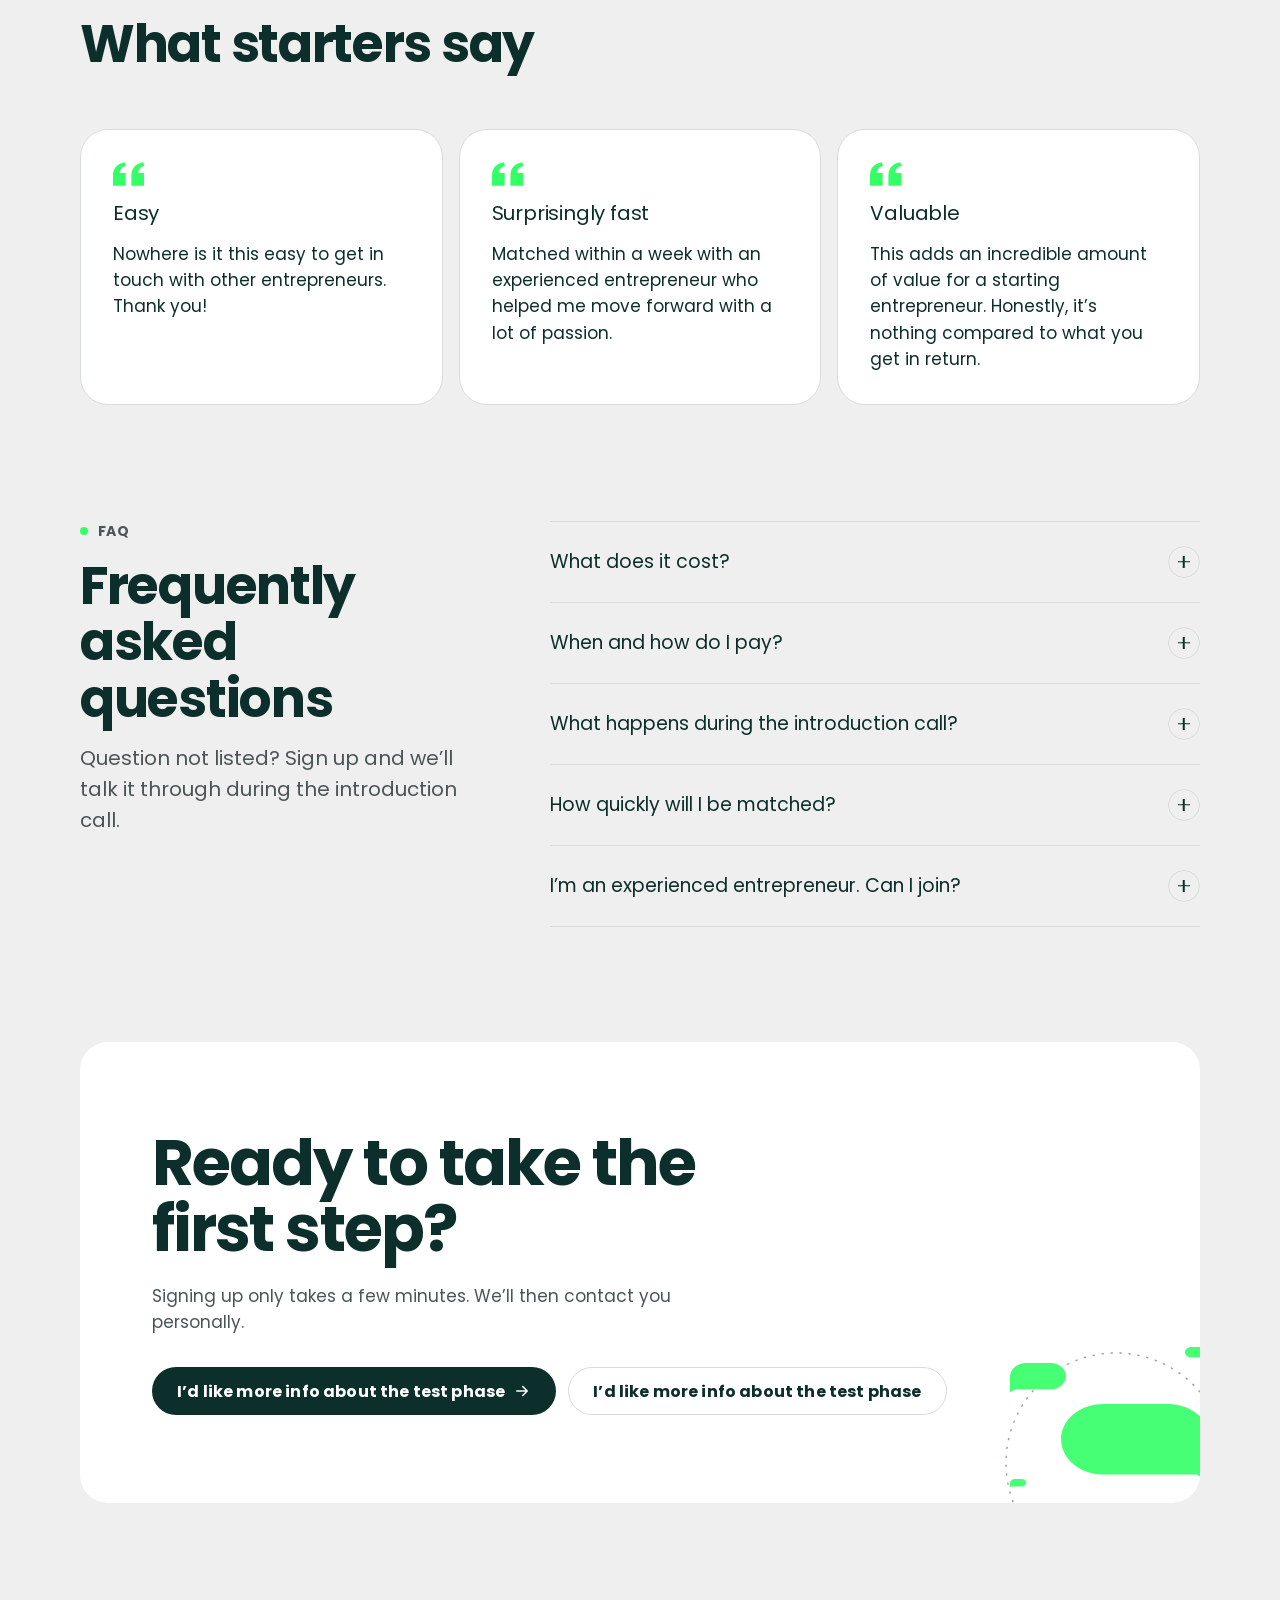
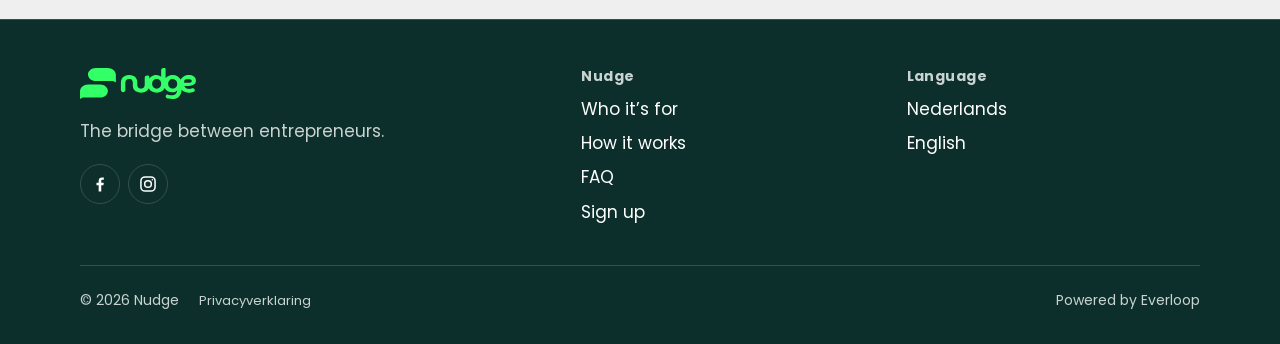
==== commit 23e51c52: "Opruimen layout homepage" ====
--- a/en/index.html
+++ b/en/index.html
@@ -75,7 +75,14 @@
 					<use href="#bubble-l" class="f-accent" x="335" y="135" width="10" height="5.2"/>
 				</svg>
 				<h1 class="display"><span class="l1">Build it,</span> <span class="l2">together.</span></h1>
-				<p class="hero-mission">Nudge connects starting entrepreneurs with the right partner, mentor or investor.</p>
+				<div class="hero-aside">
+					<svg class="hero-nudge" viewBox="0 0 250 110" aria-hidden="true">
+						<use href="#bubble-l" class="f-accent float" x="4" y="66" width="46" height="24"/>
+						<path class="s-doodle" d="M58 78C112 100 170 70 236 34" stroke-dasharray="5 6"/>
+						<path class="s-doodle" d="M224.1 32.7 236 34 230.7 44.7"/>
+					</svg>
+					<p class="hero-mission">Nudge connects starting entrepreneurs with the right partner, mentor or investor.</p>
+				</div>
 			</div>
 			<div class="hero-actions">
 				<a class="btn btn-primary" href="signup.html">I’d like more info about the test phase
@@ -83,10 +90,6 @@
 				</a>
 				<a class="btn btn-outline" href="#how-it-works">How does it work?</a>
 			</div>
-			<svg class="hero-doodle" viewBox="0 0 220 220" aria-hidden="true">
-				<path class="s-doodle" d="M30 190A100 100 0 0 1 150 24"/>
-				<path class="s-doodle" d="M139 17 150 24 140 33"/>
-			</svg>
 		</section>
 
 		<!-- Test phase -->
@@ -119,25 +122,16 @@
 						<svg class="card-art" viewBox="0 0 120 80" aria-hidden="true"><use href="#bubble-r" class="f-accent" x="36.8" y="4" width="64.9" height="33.8" fill-opacity=".5"/><use href="#bubble-l" class="f-accent" x="18.3" y="42.2" width="64.8" height="33.8" fill-opacity=".9"/></svg>
 						<h3>A partner</h3>
 						<p>A co-founder or business partner who covers what you can’t (yet), and believes in the idea as much as you do.</p>
-						<span class="card-link">Find a partner
-							<svg viewBox="0 0 24 24" fill="none" stroke="currentColor" stroke-width="2" stroke-linecap="round" stroke-linejoin="round" aria-hidden="true"><path d="M5 12h14M13 6l6 6-6 6"/></svg>
-						</span>
 					</a>
 					<a class="card reveal" href="signup.html?type=mentor">
 						<svg class="card-art" viewBox="0 0 120 80" aria-hidden="true"><use href="#bubble-l" class="f-accent" x="2" y="34" width="80" height="41.7"/><path class="s-doodle" d="M60 30Q72 12 86 14" stroke-dasharray="3 5"/><use href="#bubble-r" class="f-accent" x="88" y="6" width="28" height="14.6"/></svg>
 						<h3>A mentor</h3>
 						<p>An experienced entrepreneur who thinks along, gives honest feedback and helps you avoid the classic pitfalls.</p>
-						<span class="card-link">Find a mentor
-							<svg viewBox="0 0 24 24" fill="none" stroke="currentColor" stroke-width="2" stroke-linecap="round" stroke-linejoin="round" aria-hidden="true"><path d="M5 12h14M13 6l6 6-6 6"/></svg>
-						</span>
 					</a>
 					<a class="card reveal" href="signup.html?type=investor">
 						<svg class="card-art" viewBox="0 0 120 80" aria-hidden="true"><path class="s-doodle" d="M18 66 54 46 96 22" stroke-dasharray="3 5"/><use href="#bubble-l" class="f-accent" x="7" y="60.3" width="22" height="11.5"/><use href="#bubble-r" class="f-accent" x="37" y="37.1" width="34" height="17.7"/><use href="#bubble-l" class="f-accent" x="72" y="9.5" width="48" height="25"/></svg>
 						<h3>An investor</h3>
 						<p>Someone who brings capital, and often a network, experience and a critical eye as well.</p>
-						<span class="card-link">Find an investor
-							<svg viewBox="0 0 24 24" fill="none" stroke="currentColor" stroke-width="2" stroke-linecap="round" stroke-linejoin="round" aria-hidden="true"><path d="M5 12h14M13 6l6 6-6 6"/></svg>
-						</span>
 					</a>
 				</div>
 
@@ -218,32 +212,35 @@
 					<h2 class="h2">What starters say</h2>
 				</header>
 
-				<div class="review-rotator">
+				<div class="review-carousel reveal" role="region" aria-roledescription="carousel" aria-label="Reviews from founders">
 					<div class="reviews">
-						<figure class="review reveal">
+						<figure class="review">
 							<svg class="review-mark" viewBox="0 0 33 24" aria-hidden="true"><path fill="currentColor" d="M0 24V14C0 6 4 1.5 12 0l1.5 3.5C9 5 7 7.5 7 11h6v13H0zm19 0V14c0-8 4-12.5 12-14l1.5 3.5C28 5 26 7.5 26 11h6v13H19z"/></svg>
 							<h3>Easy</h3>
 							<blockquote><p>Nowhere is it this easy to get in touch with other entrepreneurs. Thank you!</p></blockquote>
-							<span class="review-progress" aria-hidden="true"></span>
 						</figure>
-						<figure class="review reveal">
+						<figure class="review">
 							<svg class="review-mark" viewBox="0 0 33 24" aria-hidden="true"><path fill="currentColor" d="M0 24V14C0 6 4 1.5 12 0l1.5 3.5C9 5 7 7.5 7 11h6v13H0zm19 0V14c0-8 4-12.5 12-14l1.5 3.5C28 5 26 7.5 26 11h6v13H19z"/></svg>
 							<h3>Surprisingly fast</h3>
 							<blockquote><p>Matched within a week with an experienced entrepreneur who helped me move forward with a lot of passion.</p></blockquote>
-							<span class="review-progress" aria-hidden="true"></span>
 						</figure>
-						<figure class="review reveal">
+						<figure class="review">
 							<svg class="review-mark" viewBox="0 0 33 24" aria-hidden="true"><path fill="currentColor" d="M0 24V14C0 6 4 1.5 12 0l1.5 3.5C9 5 7 7.5 7 11h6v13H0zm19 0V14c0-8 4-12.5 12-14l1.5 3.5C28 5 26 7.5 26 11h6v13H19z"/></svg>
 							<h3>Valuable</h3>
 							<blockquote><p>This adds an incredible amount of value for a starting entrepreneur. Honestly, it’s nothing compared to what you get in return.</p></blockquote>
-							<span class="review-progress" aria-hidden="true"></span>
 						</figure>
 					</div>
 					<div class="review-controls">
-						<span class="review-dots" aria-hidden="true"><i></i><i></i><i></i></span>
+						<span class="review-dots" aria-hidden="true"></span>
+						<button class="icon-btn review-nav" type="button" data-review-prev aria-label="Previous review">
+							<svg viewBox="0 0 24 24" fill="none" stroke="currentColor" stroke-width="2" stroke-linecap="round" stroke-linejoin="round" aria-hidden="true"><path d="M19 12H5M11 6l-6 6 6 6"/></svg>
+						</button>
 						<button class="icon-btn review-toggle" type="button" aria-label="Pause animation" data-label-pause="Pause animation" data-label-play="Play animation">
 							<svg class="icon-pause" viewBox="0 0 24 24" fill="currentColor" aria-hidden="true"><rect x="7" y="5" width="3.5" height="14" rx="1"/><rect x="13.5" y="5" width="3.5" height="14" rx="1"/></svg>
 							<svg class="icon-play" viewBox="0 0 24 24" fill="currentColor" aria-hidden="true"><path d="M8 5.5v13a1 1 0 0 0 1.5.86l10.2-6.5a1 1 0 0 0 0-1.72L9.5 4.64A1 1 0 0 0 8 5.5z"/></svg>
+						</button>
+						<button class="icon-btn review-nav" type="button" data-review-next aria-label="Next review">
+							<svg viewBox="0 0 24 24" fill="none" stroke="currentColor" stroke-width="2" stroke-linecap="round" stroke-linejoin="round" aria-hidden="true"><path d="M5 12h14M13 6l6 6-6 6"/></svg>
 						</button>
 					</div>
 				</div>
--- a/assets/css/style.css
+++ b/assets/css/style.css
@@ -397,7 +397,9 @@
   70%, 100% { opacity: 0; transform: scale(2.6); }
 }
 
-.test-section { padding-top: 0; }
+/* .section sets padding-block further down; the extra class makes this win, so the
+   hero's bottom padding is the only gap above the card (same as the gap below it). */
+.section.test-section { padding-top: 0; }
 .test-card {
   display: grid;
   gap: 32px;
@@ -419,7 +421,7 @@
 /* ---------- Hero ---------- */
 .hero {
   position: relative;
-  padding-block: clamp(40px, 9vw, 128px) clamp(64px, 9vw, 112px);
+  padding-block: clamp(40px, 9vw, 128px) clamp(64px, 9vw, 120px);
 }
 .hero-head { position: relative; }
 
@@ -450,11 +452,7 @@
   margin: -8px 0 8px auto;
   color: var(--doodle);
 }
-.hero-doodle {
-  display: none;
-  position: absolute;
-  pointer-events: none;
-}
+.hero-nudge { display: none; }
 
 @media (min-width: 900px) {
   .hero-art {
@@ -464,21 +462,29 @@
     width: clamp(220px, 28vw, 360px);
     margin: 0;
   }
-  .hero-doodle {
-    display: block;
-    left: -130px;
-    bottom: -90px;
-    width: 220px;
-  }
-}
-
+}
+
+/* Wide screens: line 2 of the title is indented; the column left of it holds a small
+   "nudge" drawing (top) and the mission text (bottom, level with the last title line). */
 @media (min-width: 1100px) {
   .display .l2 { margin-left: 300px; }
-  .hero-mission {
+  .hero-aside {
     position: absolute;
     left: 0;
+    top: calc(clamp(3rem, 8.6vw, 7rem) * 1.08 + 24px);
     bottom: 10px;
     width: 250px;
+    display: flex;
+    flex-direction: column;
+    gap: 20px;
+  }
+  .hero-nudge {
+    display: block;
+    flex: 1 1 0;
+    min-height: 0;
+    width: 100%;
+  }
+  .hero-mission {
     margin: 0;
     font-size: 0.9375rem;
   }
@@ -539,7 +545,6 @@
   display: flex;
   flex-direction: column;
   gap: 12px;
-  min-height: 340px;
   padding: clamp(24px, 3vw, 32px);
   border-radius: var(--radius-lg);
   background: var(--card);
@@ -555,18 +560,6 @@
   letter-spacing: -0.02em;
 }
 .card p { color: var(--text-muted); }
-.card-link {
-  display: inline-flex;
-  align-items: center;
-  gap: 8px;
-  align-self: flex-start;
-  margin-top: auto;
-  padding-top: 16px;
-  color: var(--text);
-  font-weight: 700;
-}
-.card-link svg { width: 18px; height: 18px; transition: transform 0.15s ease; }
-a.card:hover .card-link svg { transform: translateX(3px); }
 
 .note-row {
   display: flex;
@@ -780,122 +773,66 @@
 .quote-dots i { width: 8px; height: 8px; border-radius: 50%; background: var(--accent); }
 
 /* ---------- Reviews ---------- */
+/* Carousel: three reviews in view, the track scrolls one review at a time.
+   site.js adds the dots, the arrow buttons' behaviour and the auto-advance. */
 .reviews {
   display: flex;
   gap: 16px;
-  overflow: hidden;
-}
+  overflow-x: auto;
+  overscroll-behavior-x: contain;
+  scroll-snap-type: x mandatory;
+  scrollbar-width: none;
+  /* Room for the hover lift and focus ring inside the scroll box. */
+  padding-block: 8px;
+  margin-block: -8px;
+}
+.reviews::-webkit-scrollbar { display: none; }
 .review {
-  position: relative;
-  overflow: hidden;
   display: flex;
   flex-direction: column;
   gap: 16px;
+  flex: 0 0 calc((100% - 32px) / 3);
   padding: 32px;
   border: 1px solid var(--border);
   border-radius: var(--radius-lg);
   background: var(--surface);
-  flex: 0 0 calc((100% - 32px) / 3);
-}
-.review-mark { width: 32px; height: 24px; color: var(--accent); transform-origin: left bottom; }
+  scroll-snap-align: start;
+  transition: border-color 0.2s ease, transform 0.2s ease;
+}
+.review:hover { border-color: var(--accent); transform: translateY(-4px); }
+.review-mark { width: 32px; height: 24px; color: var(--accent); }
 .review h3 { font-size: 1.25rem; font-weight: 400; }
 .review p { color: var(--text-body); }
+.review figcaption { margin-top: auto; color: var(--text-muted); font-size: 0.9375rem; }
 .reviews-note { margin-top: 16px; color: var(--text-muted); font-size: 0.875rem; }
-
-/* Spotlight rotation: each review is highlighted for 10s in a 30s loop (3 reviews).
-   Adding a review? Raise --review-cycle to count × 10s and adjust the 33.33% keyframe stops. */
-.review-rotator {
-  --review-cycle: 30s;
-  --review-play: running;
-}
-/* Pause while reading a card (not while on the pause button, or "play" would appear dead). */
-.review-rotator:has(.reviews:hover),
-.review-rotator.is-paused { --review-play: paused; }
-
-.review:nth-child(2), .review-dots i:nth-child(2) { --i: 1; }
-.review:nth-child(3), .review-dots i:nth-child(3) { --i: 2; }
-
-.review-progress {
-  position: absolute;
-  left: 0;
-  right: 0;
-  bottom: 0;
-  height: 3px;
-  background: var(--accent);
-  transform: scaleX(0);
-  transform-origin: left center;
-}
 
 .review-controls {
   display: flex;
   align-items: center;
   justify-content: flex-end;
-  gap: 16px;
-  margin-top: 20px;
-}
-.review-dots { display: flex; gap: 6px; }
+  gap: 8px;
+  margin-top: 24px;
+}
+.review-dots { display: flex; gap: 6px; margin-right: 8px; }
 .review-dots i {
   width: 8px;
   height: 8px;
   border-radius: 999px;
   background: var(--border);
-}
+  transition: width 0.3s ease, background-color 0.3s ease;
+}
+.review-dots i.is-active { width: 28px; background: var(--accent); }
+.review-nav,
 .review-toggle { border: 1px solid var(--border); }
+.review-nav:disabled { opacity: 0.4; cursor: default; }
 .review-toggle .icon-play { display: none; }
-.review-rotator.is-paused .review-toggle .icon-pause { display: none; }
-.review-rotator.is-paused .review-toggle .icon-play { display: block; }
-
-.review-rotator.is-running .review,
-.review-rotator.is-running .review-mark,
-.review-rotator.is-running .review-progress,
-.review-rotator.is-running .review-dots i {
-  animation-duration: var(--review-cycle);
-  animation-delay: calc(var(--i, 0) * 10s);
-  animation-iteration-count: infinite;
-  animation-timing-function: ease;
-  animation-play-state: var(--review-play);
-}
-.review-rotator.is-running .review { animation-name: review-spotlight; }
-.review-rotator.is-running .review-mark { animation-name: review-mark-pop; }
-.review-rotator.is-running .review-progress { animation-name: review-progress; animation-timing-function: linear; }
-.review-rotator.is-running .review-dots i { animation-name: review-dot; }
-
-/* `translate` (not `transform`) so it doesn't fight the scroll-reveal transform. */
-@keyframes review-spotlight {
-  0%, 33.34%, 100% {
-    translate: 0 0;
-    border-color: var(--border);
-    background-color: var(--surface);
-    box-shadow: 0 0 0 0 transparent;
-  }
-  3%, 30% {
-    translate: 0 -6px;
-    border-color: var(--accent);
-    background-color: color-mix(in srgb, var(--accent) 5%, var(--surface));
-    box-shadow: 0 18px 40px -20px color-mix(in srgb, var(--accent) 55%, transparent);
-  }
-}
-@keyframes review-mark-pop {
-  0% { transform: scale(1) rotate(0deg); }
-  2% { transform: scale(1.3) rotate(-8deg); }
-  4.5%, 100% { transform: scale(1) rotate(0deg); }
-}
-@keyframes review-progress {
-  0% { transform: scaleX(0); opacity: 1; }
-  33.33% { transform: scaleX(1); opacity: 1; }
-  33.34%, 100% { transform: scaleX(0); opacity: 0; }
-}
-@keyframes review-dot {
-  0%, 33.34%, 100% { width: 8px; background: var(--border); }
-  2%, 31% { width: 28px; background: var(--accent); }
-}
+.review-carousel.is-paused .review-toggle .icon-pause { display: none; }
+.review-carousel.is-paused .review-toggle .icon-play { display: block; }
+/* Everything fits (e.g. only three reviews): no controls needed. */
+.review-carousel.is-static .review-controls { display: none; }
 
 @media (prefers-reduced-motion: reduce) {
-  .review-rotator.is-running .review,
-  .review-rotator.is-running .review-mark,
-  .review-rotator.is-running .review-progress,
-  .review-rotator.is-running .review-dots i { animation: none; }
-  .review-controls { display: none; }
+  .review-toggle { display: none; }
 }
 
 /* ---------- FAQ ---------- */
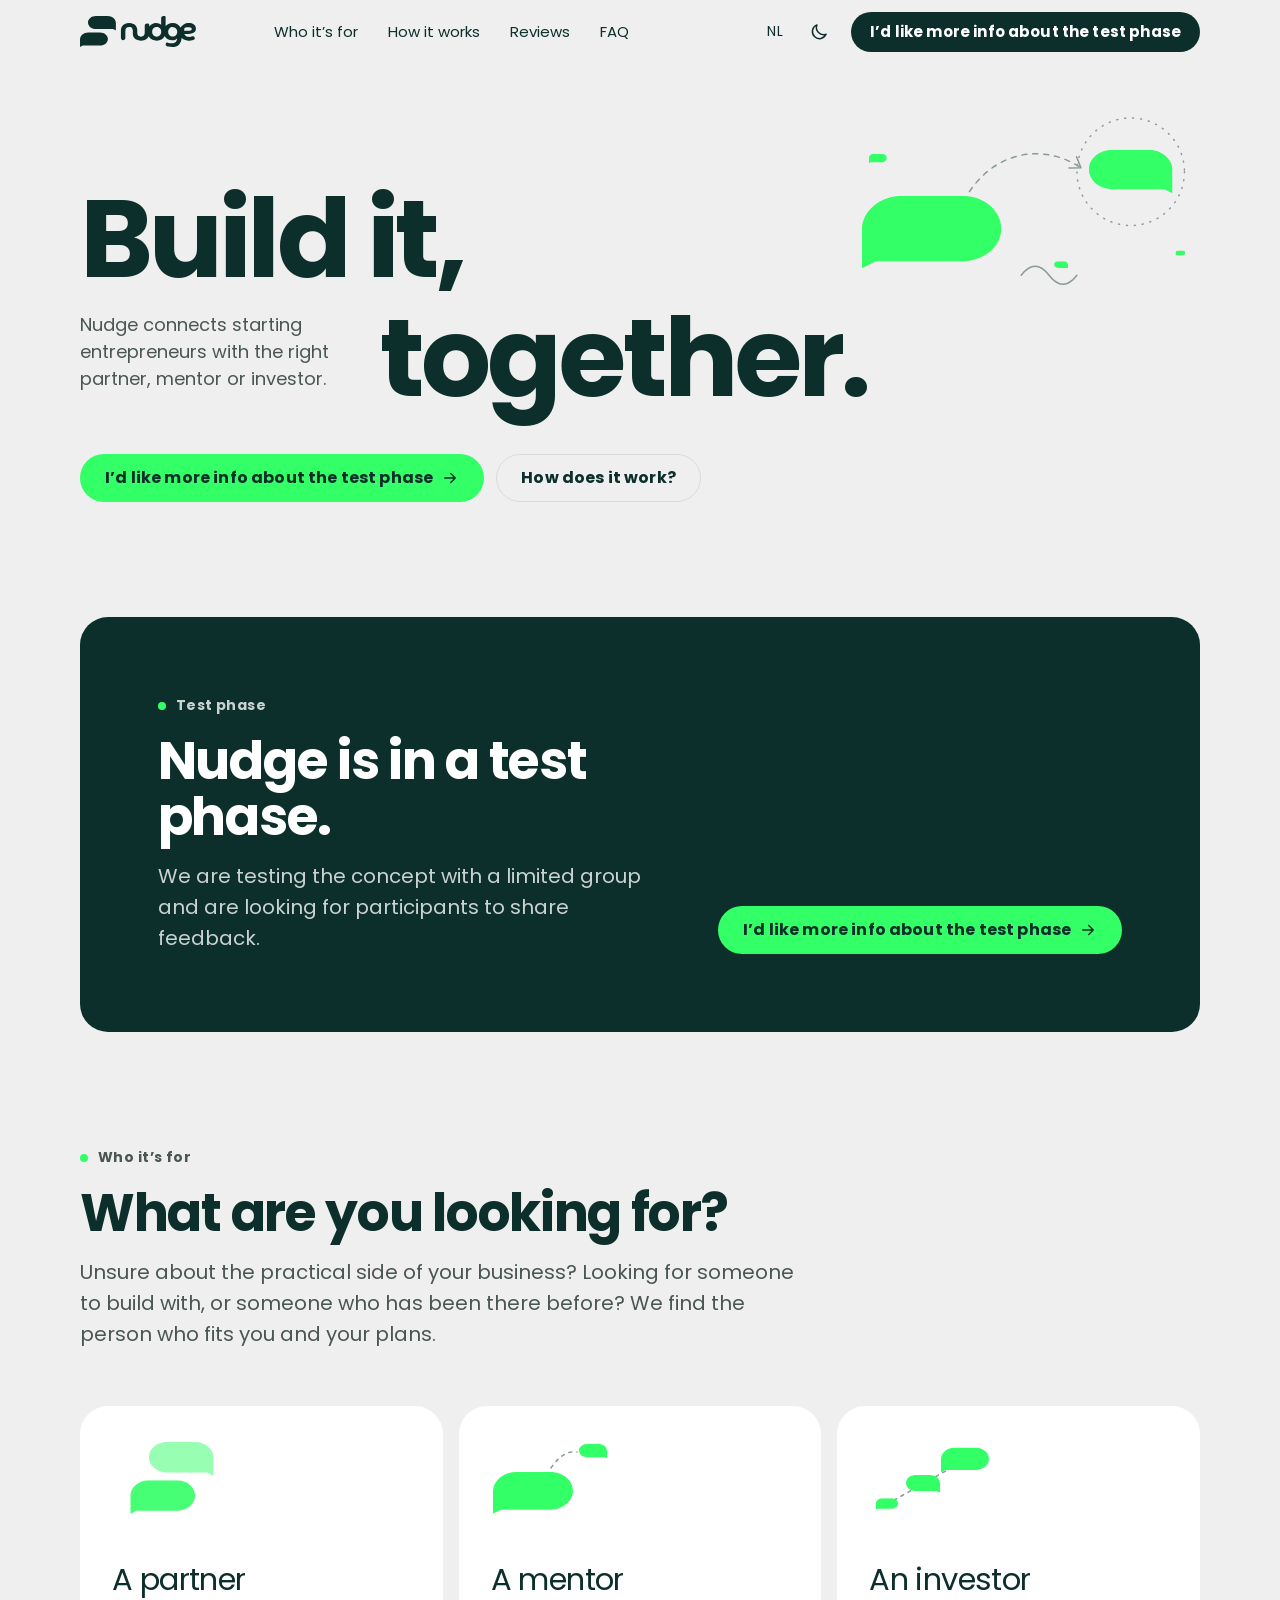
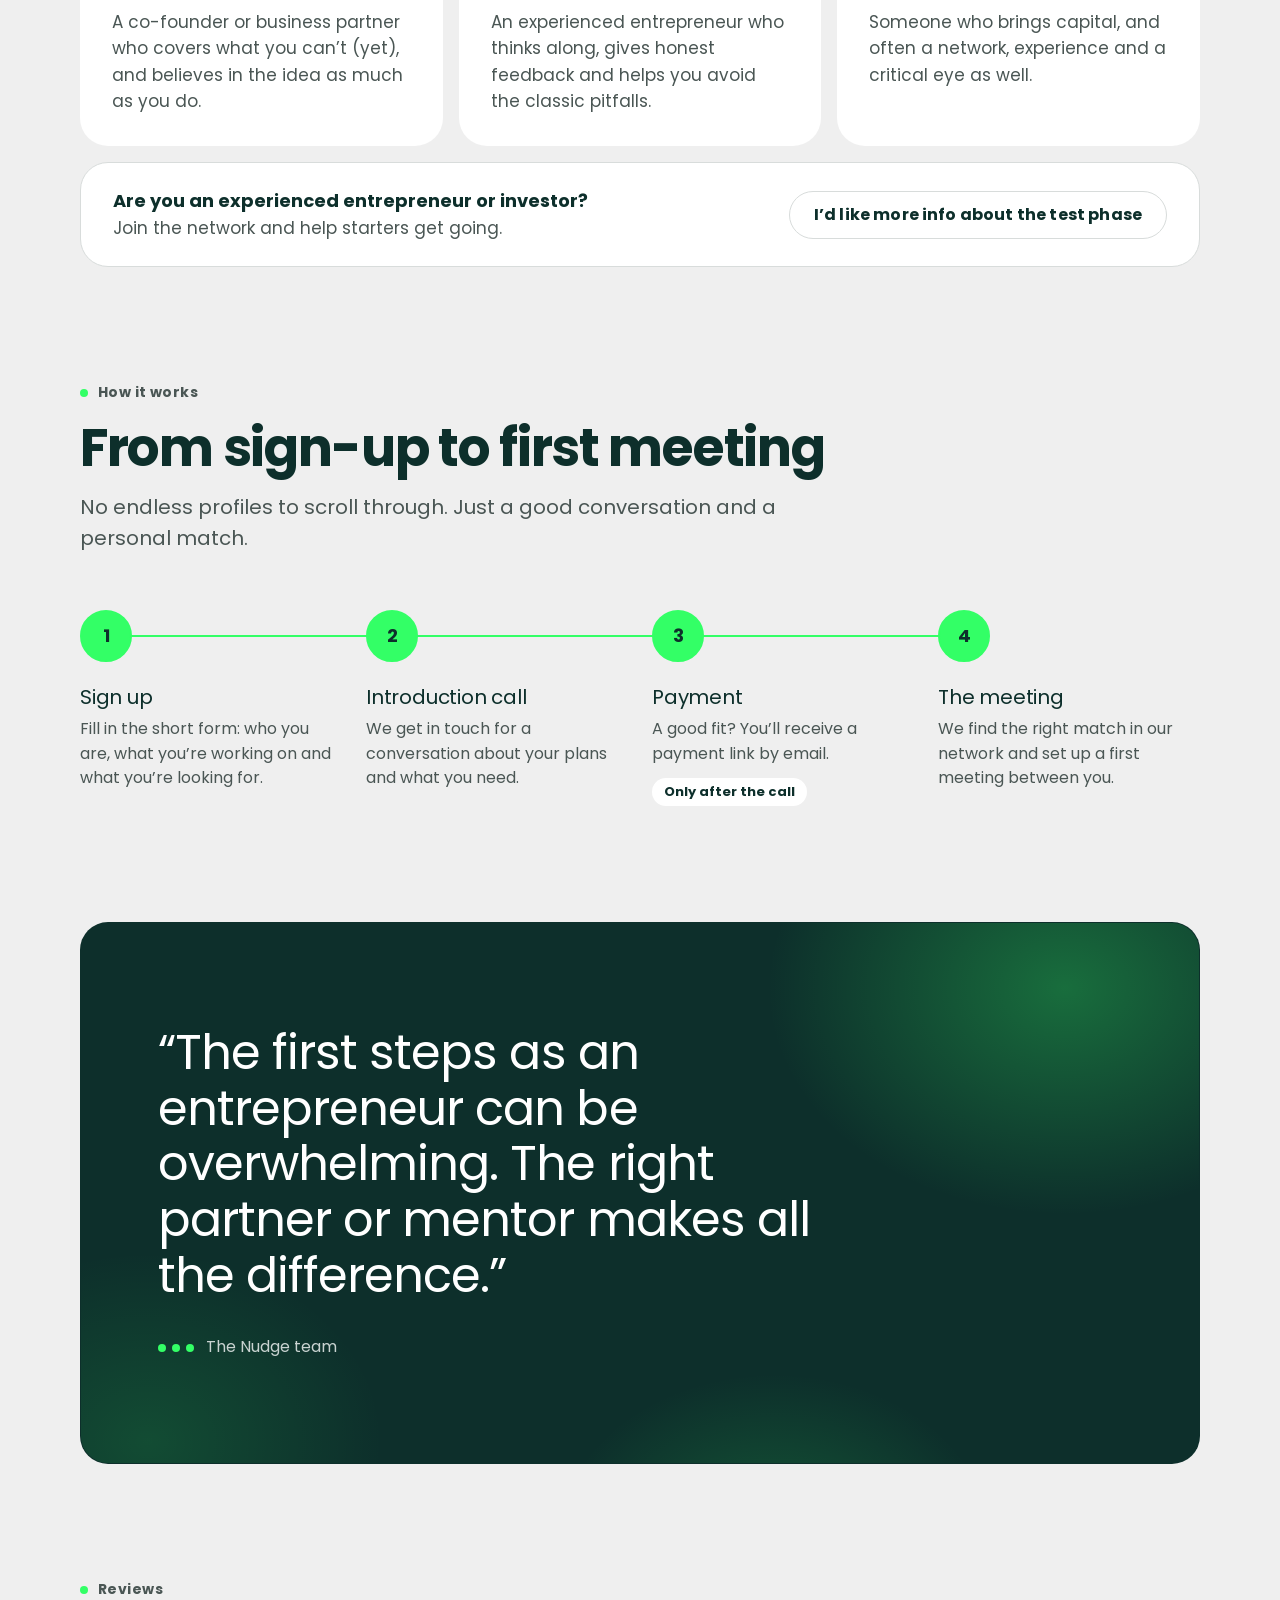
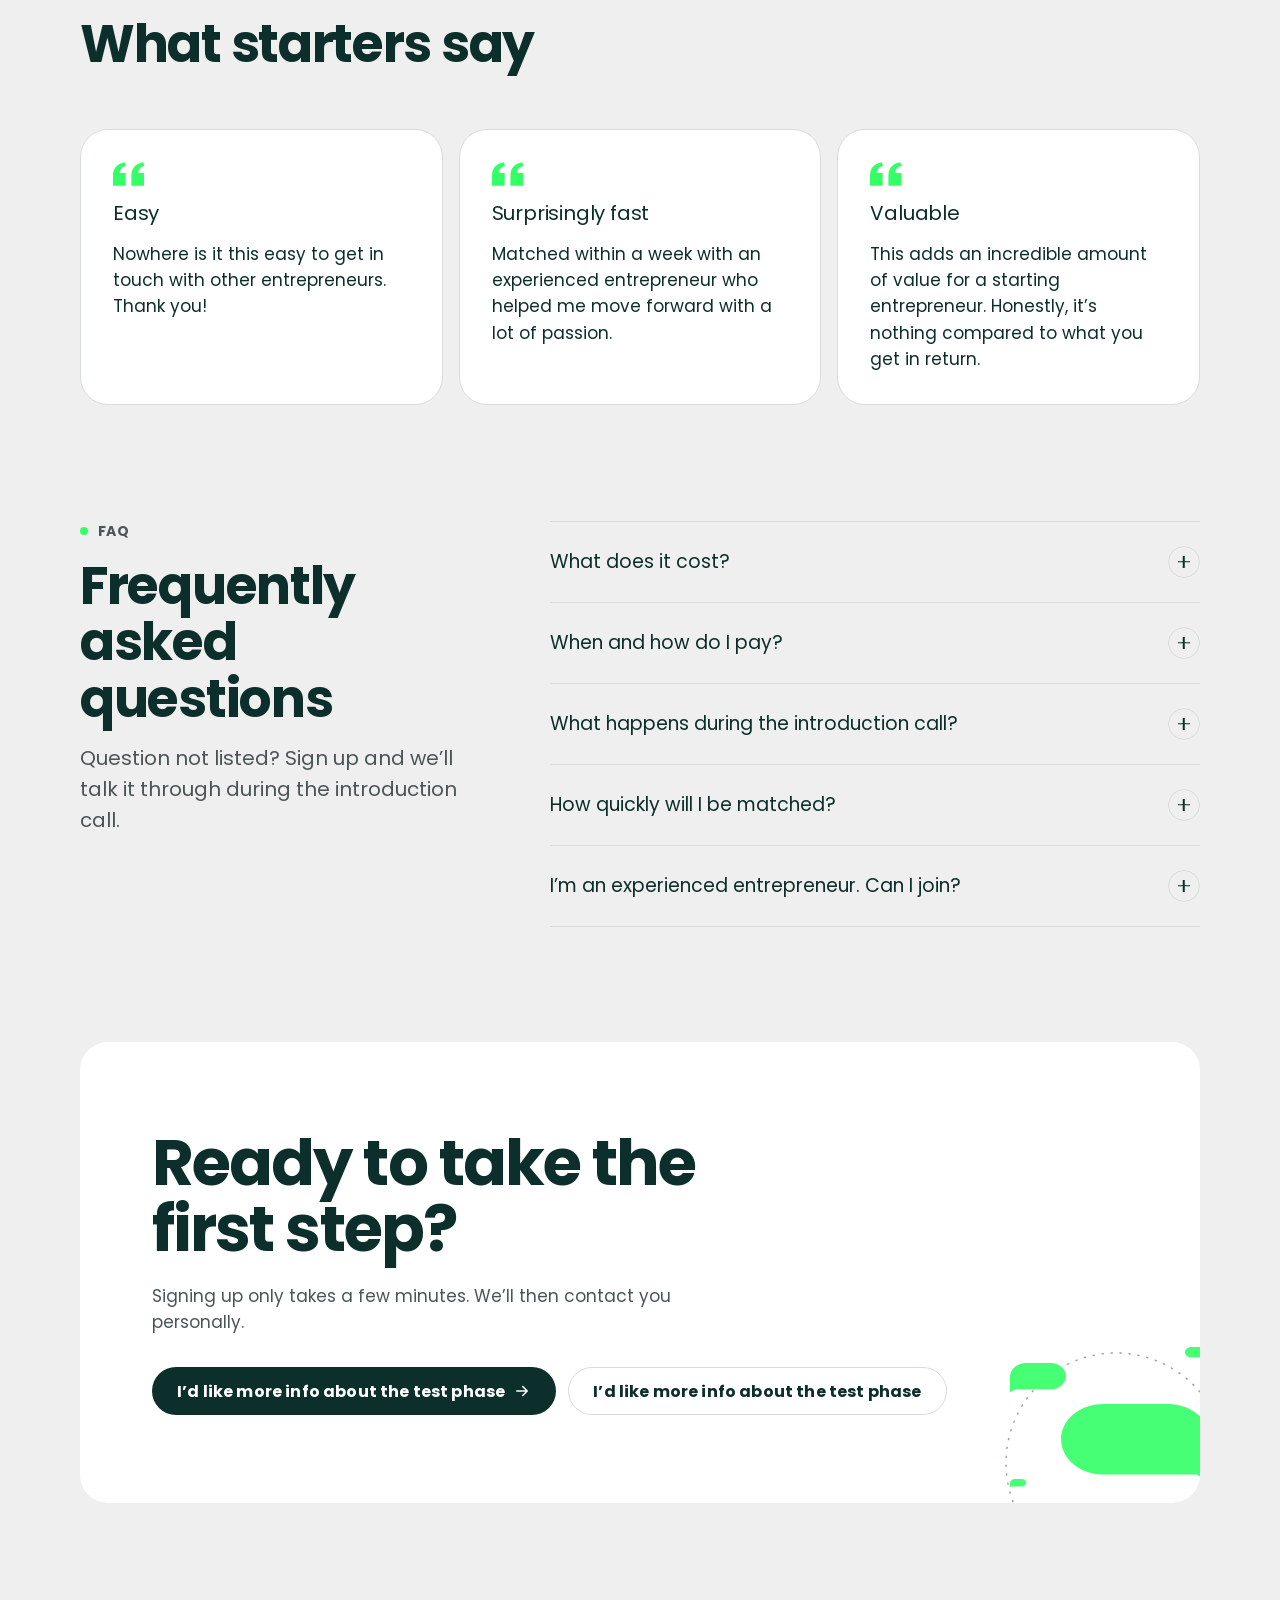
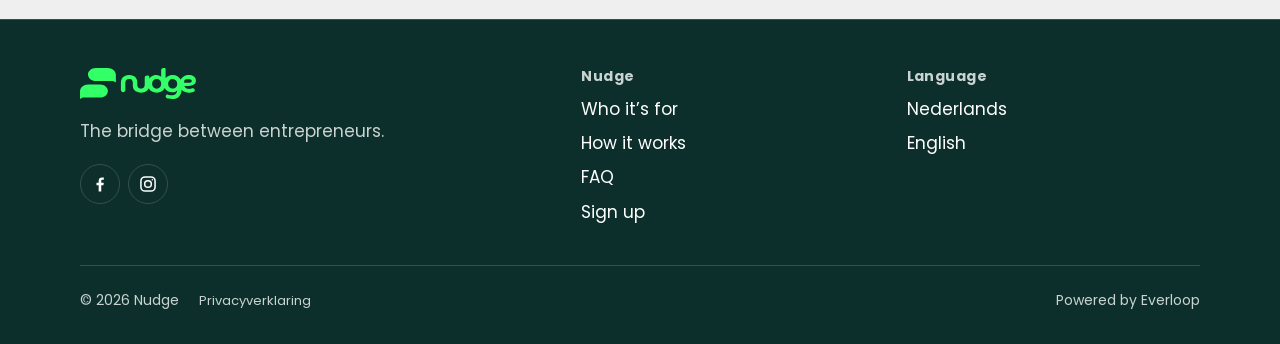
==== commit c8a5bf2c: "Hero: tekst hoger, subtiele pijl, geen typ-bolletjes" ====
--- a/en/index.html
+++ b/en/index.html
@@ -75,14 +75,7 @@
 					<use href="#bubble-l" class="f-accent" x="335" y="135" width="10" height="5.2"/>
 				</svg>
 				<h1 class="display"><span class="l1">Build it,</span> <span class="l2">together.</span></h1>
-				<div class="hero-aside">
-					<svg class="hero-nudge" viewBox="0 0 250 110" aria-hidden="true">
-						<use href="#bubble-l" class="f-accent float" x="4" y="66" width="46" height="24"/>
-						<path class="s-doodle" d="M58 78C112 100 170 70 236 34" stroke-dasharray="5 6"/>
-						<path class="s-doodle" d="M224.1 32.7 236 34 230.7 44.7"/>
-					</svg>
-					<p class="hero-mission">Nudge connects starting entrepreneurs with the right partner, mentor or investor.</p>
-				</div>
+				<p class="hero-mission">Nudge connects starting entrepreneurs with the right partner, mentor or investor.</p>
 			</div>
 			<div class="hero-actions">
 				<a class="btn btn-primary" href="signup.html">I’d like more info about the test phase
--- a/assets/css/style.css
+++ b/assets/css/style.css
@@ -447,13 +447,12 @@
   margin-top: 36px;
 }
 
+.hero-pointer { display: none; }
 .hero-art {
   width: 160px;
   margin: -8px 0 8px auto;
   color: var(--doodle);
 }
-.hero-nudge { display: none; }
-
 @media (min-width: 900px) {
   .hero-art {
     position: absolute;
@@ -464,29 +463,26 @@
   }
 }
 
-/* Wide screens: line 2 of the title is indented; the column left of it holds a small
-   "nudge" drawing (top) and the mission text (bottom, level with the last title line). */
+/* Wide screens: line 2 of the title is indented and the mission text sits in the column
+   left of it, its first line level with the top of "in de juiste". */
 @media (min-width: 1100px) {
   .display .l2 { margin-left: 300px; }
-  .hero-aside {
+  .hero-mission {
     position: absolute;
     left: 0;
-    top: calc(clamp(3rem, 8.6vw, 7rem) * 1.08 + 24px);
-    bottom: 10px;
-    width: 250px;
-    display: flex;
-    flex-direction: column;
-    gap: 20px;
+    top: calc(clamp(3rem, 8.6vw, 7rem) * 1.08 + 0.75rem);
+    width: 260px;
+    margin: 0;
+    font-size: 1.125rem;
+    line-height: 1.5;
   }
-  .hero-nudge {
+  /* Quiet arrow next to "richting.", just above the buttons. */
+  .hero-pointer {
     display: block;
-    flex: 1 1 0;
-    min-height: 0;
-    width: 100%;
-  }
-  .hero-mission {
-    margin: 0;
-    font-size: 0.9375rem;
+    position: absolute;
+    left: 0;
+    bottom: 12px;
+    width: 220px;
   }
 }
 
@@ -496,6 +492,7 @@
 }
 .float { animation: float 6s ease-in-out infinite; transform-box: fill-box; }
 .float-delay { animation-delay: -3s; }
+.float-slow { animation-duration: 8s; animation-delay: -5s; }
 
 /* ---------- Sections ---------- */
 .section { padding-block: clamp(64px, 9vw, 120px); }
@@ -815,13 +812,31 @@
 }
 .review-dots { display: flex; gap: 6px; margin-right: 8px; }
 .review-dots i {
+  position: relative;
+  overflow: hidden;
   width: 8px;
   height: 8px;
   border-radius: 999px;
   background: var(--border);
-  transition: width 0.3s ease, background-color 0.3s ease;
-}
-.review-dots i.is-active { width: 28px; background: var(--accent); }
+  transition: width 0.3s ease;
+}
+/* The active dot is a runner: it fills up while auto-play runs, then the carousel moves on
+   (site.js listens for the end of this animation). It only runs while .is-running is set. */
+.review-dots i.is-active { width: 48px; }
+.review-dots i::after {
+  content: "";
+  position: absolute;
+  inset: 0;
+  border-radius: inherit;
+  background: var(--accent);
+  transform: scaleX(0);
+  transform-origin: left center;
+}
+.review-dots i.is-active::after {
+  animation: review-run var(--review-ms, 7s) linear forwards paused;
+}
+.review-carousel.is-running .review-dots i.is-active::after { animation-play-state: running; }
+@keyframes review-run { to { transform: scaleX(1); } }
 .review-nav,
 .review-toggle { border: 1px solid var(--border); }
 .review-nav:disabled { opacity: 0.4; cursor: default; }
@@ -833,6 +848,7 @@
 
 @media (prefers-reduced-motion: reduce) {
   .review-toggle { display: none; }
+  .review-dots i.is-active::after { animation: none; transform: none; }
 }
 
 /* ---------- FAQ ---------- */
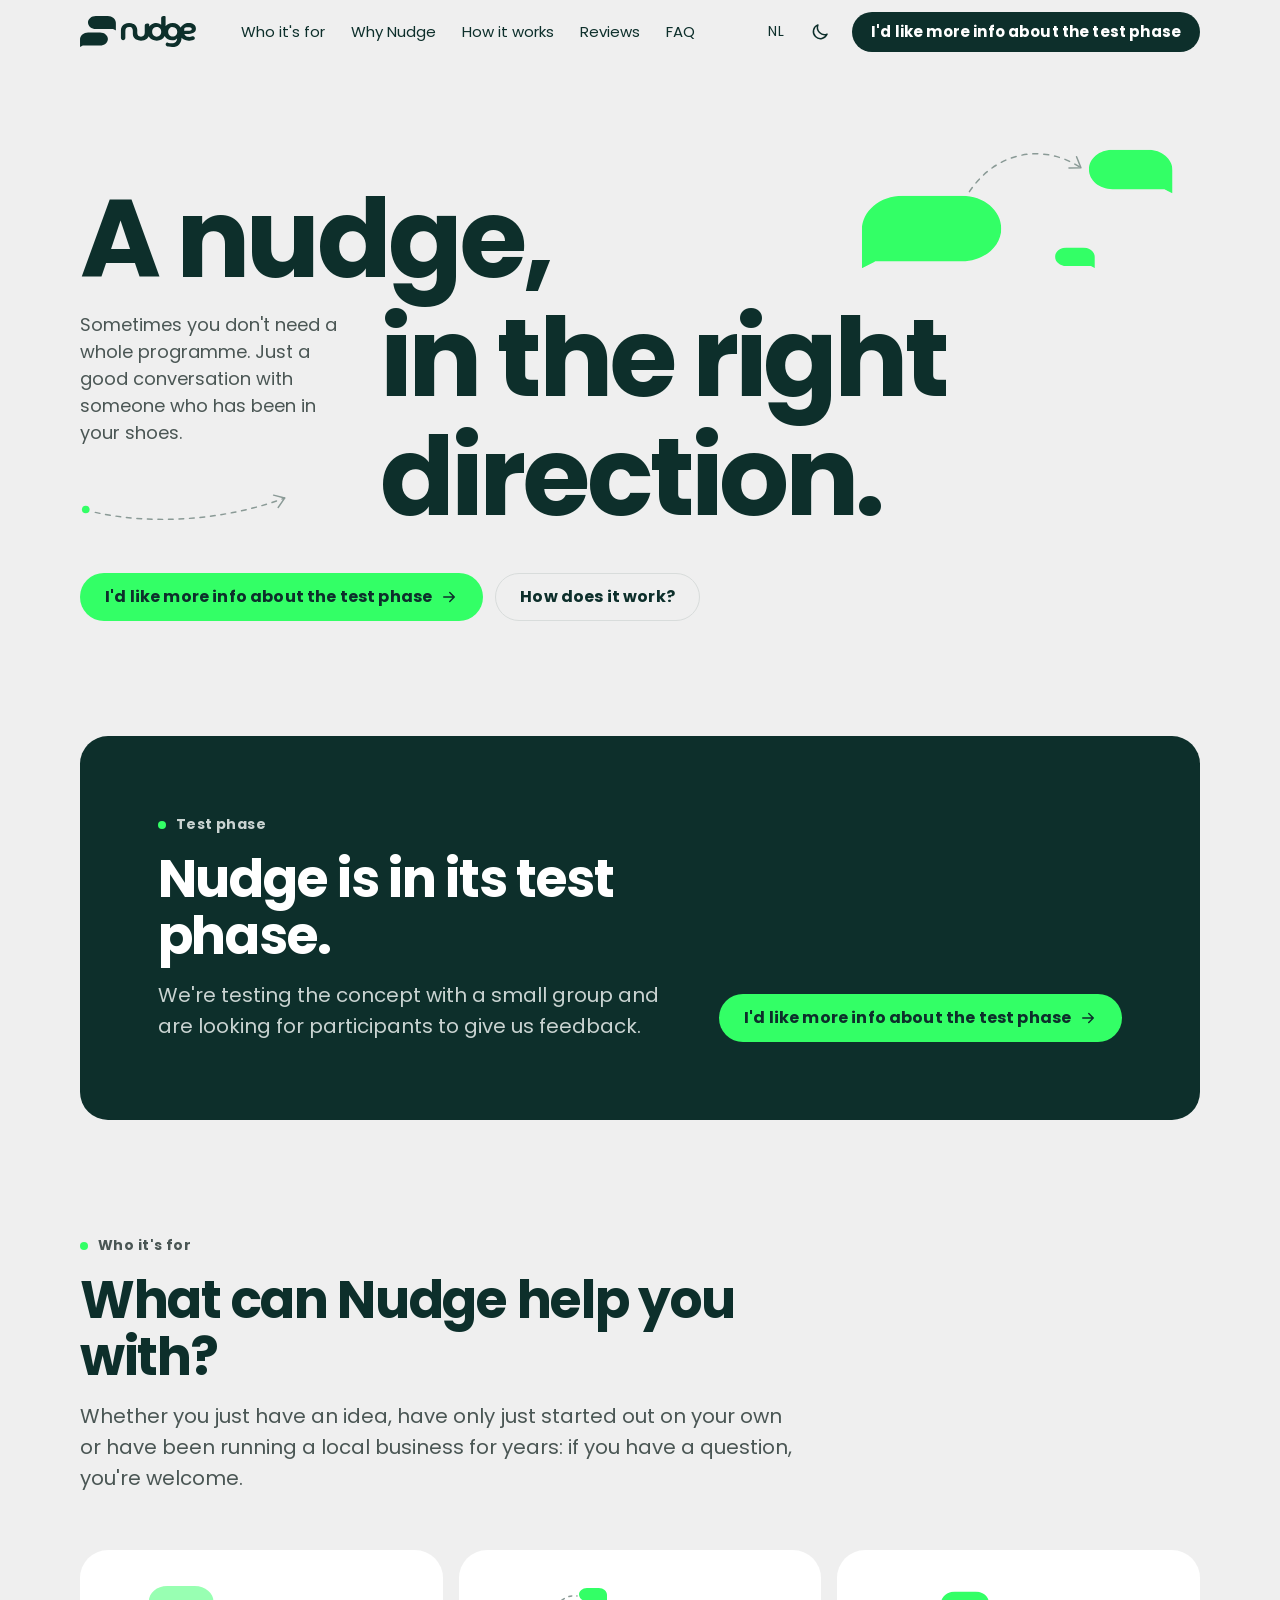
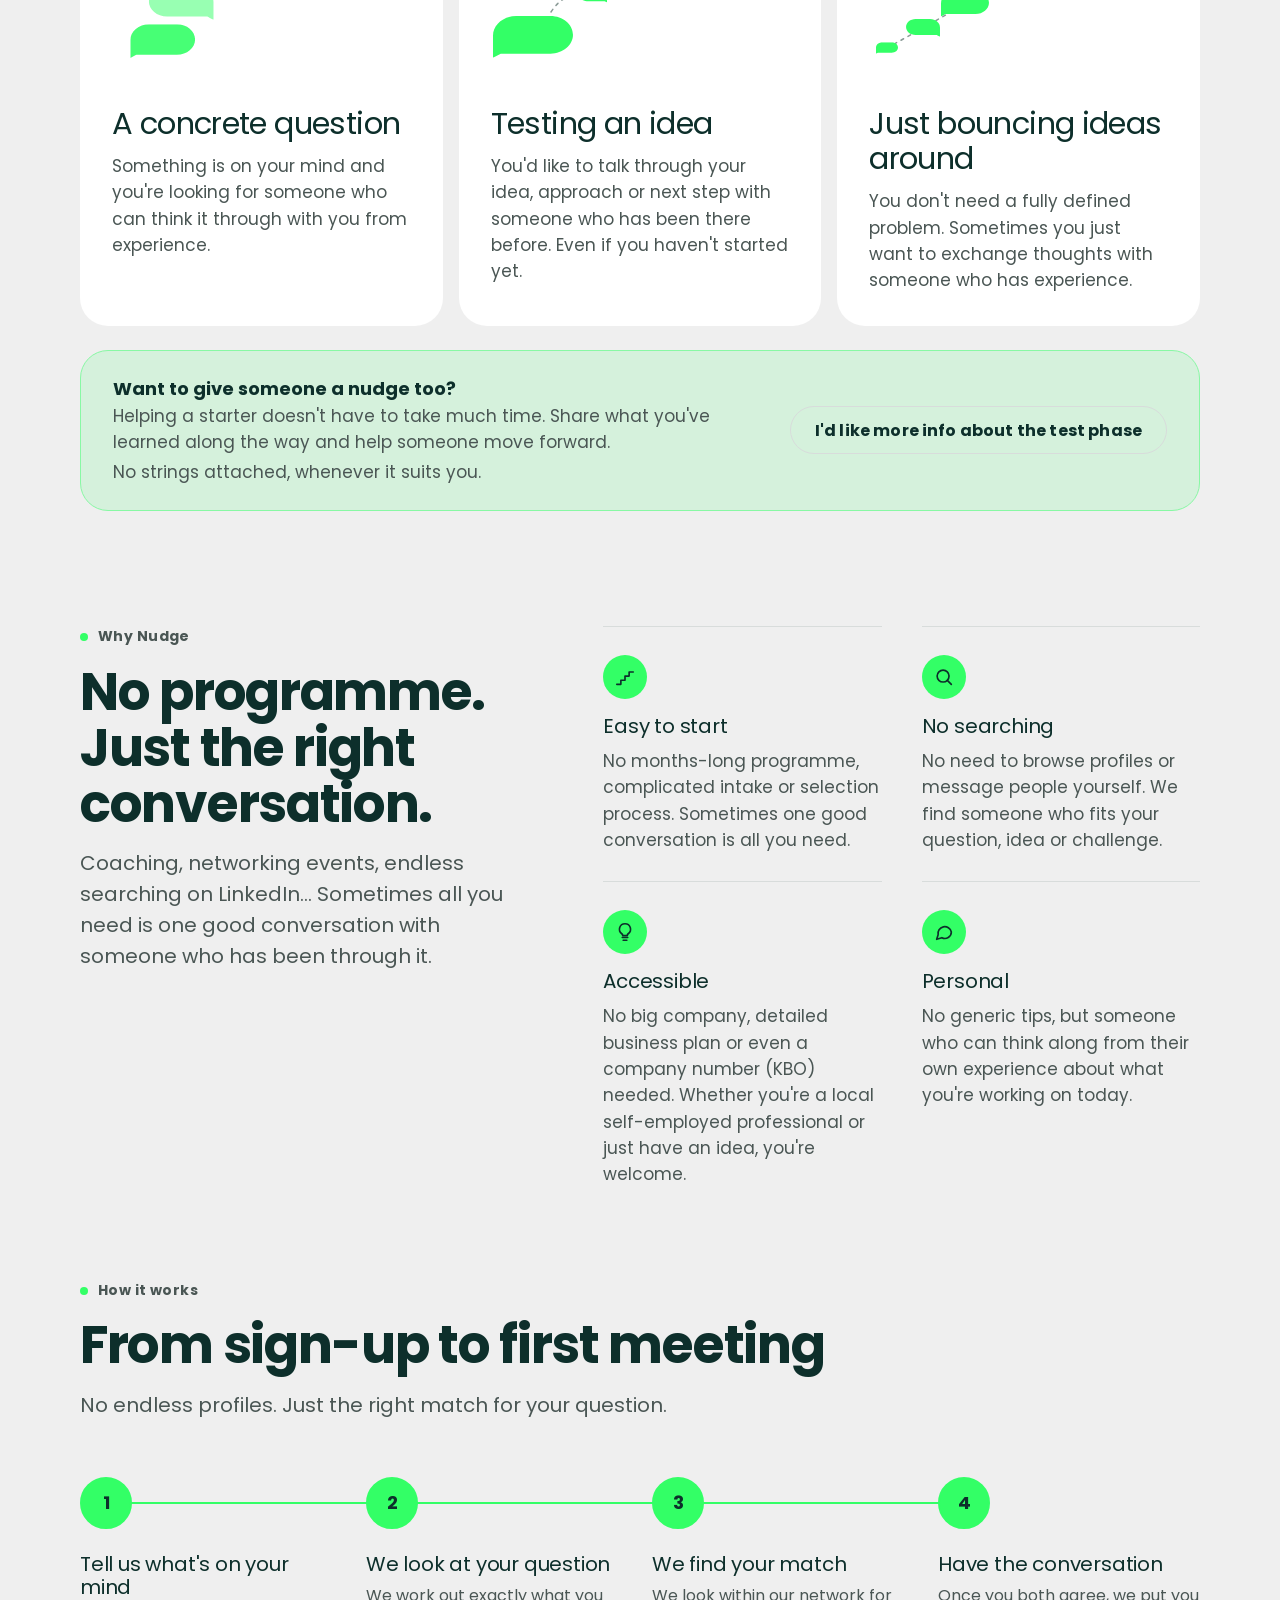
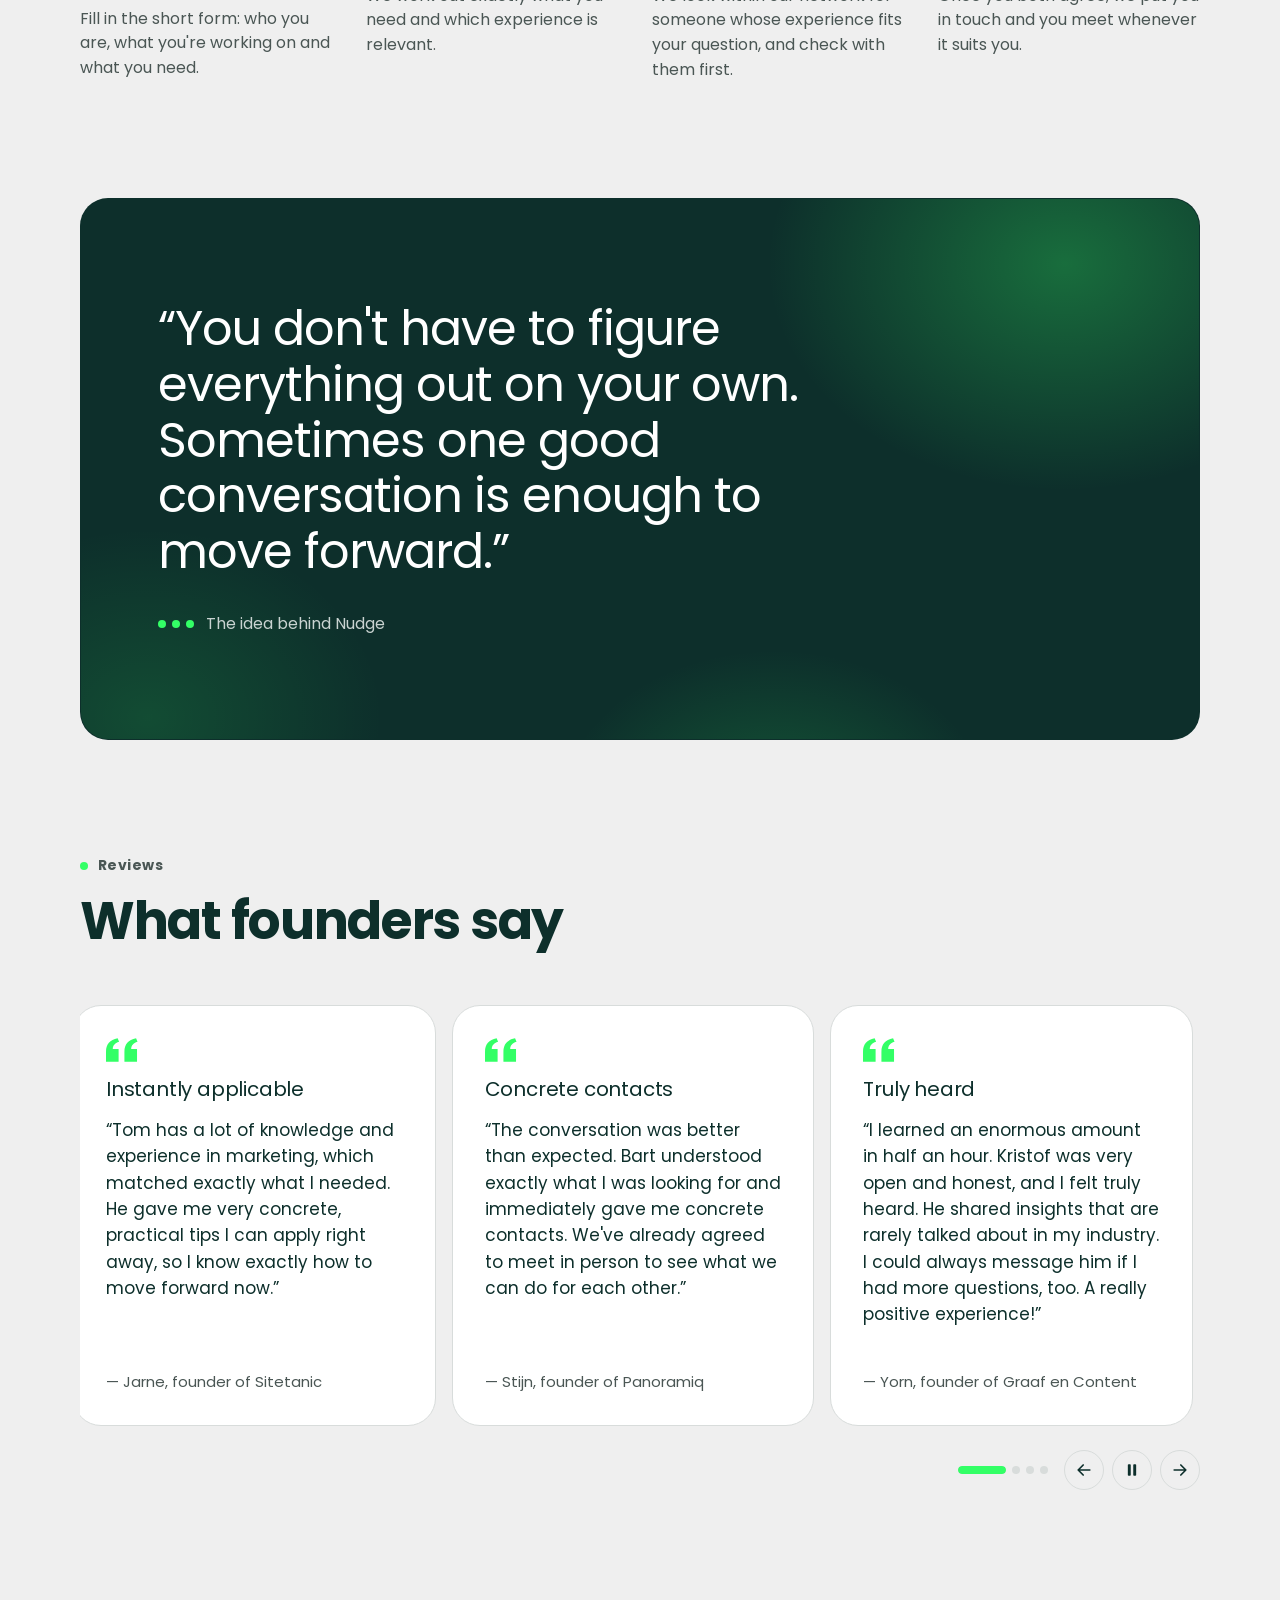
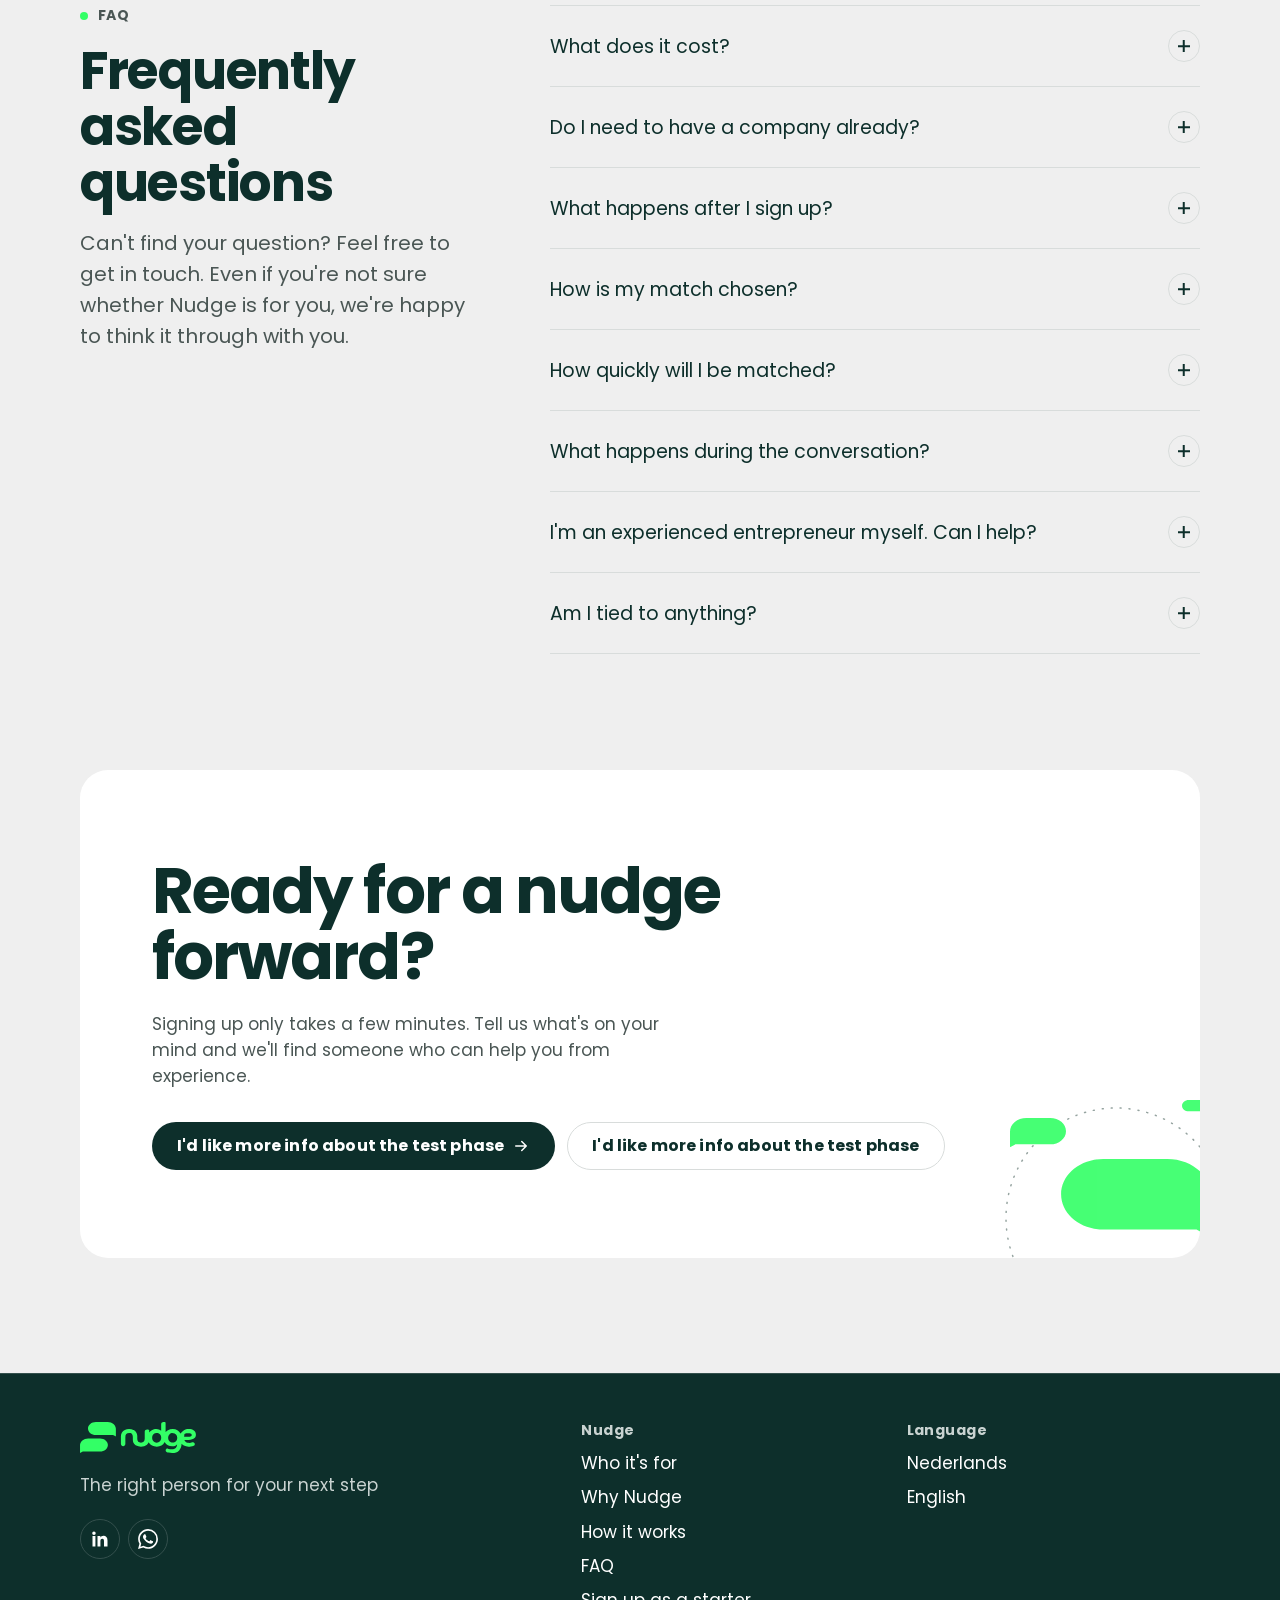
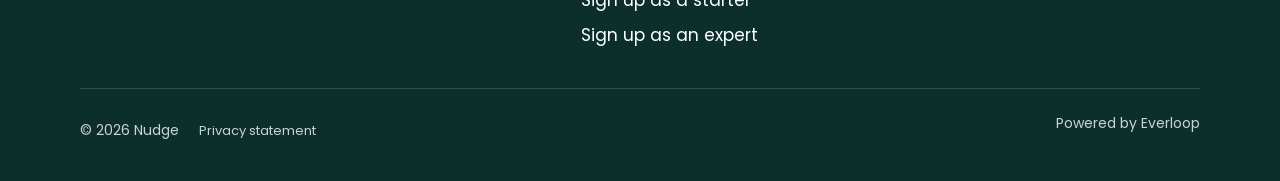
==== commit 81669a1e: "Aanpassen Engelse versie van de website, toevoegen van privacy pagina en aanmeldpagina voor experts." ====
--- a/en/index.html
+++ b/en/index.html
@@ -3,10 +3,10 @@
 <head>
 	<meta charset="utf-8" />
 	<meta name="viewport" content="width=device-width, initial-scale=1" />
-	<title>Nudge — The bridge between entrepreneurs</title>
-	<meta name="description" content="Nudge connects starting entrepreneurs with the right partner, mentor or investor. Sign up, get to know us, and we arrange the introduction." />
-	<meta property="og:title" content="Nudge — The bridge between entrepreneurs" />
-	<meta property="og:description" content="Looking for a partner, mentor or investor? Nudge makes the introduction." />
+	<title>Nudge — The right person for your next step</title>
+	<meta name="description" content="Nudge connects starting entrepreneurs with people who can help from their own experience. A concrete question, the right match and a good conversation." />
+	<meta property="og:title" content="Nudge — The right person for your next step" />
+	<meta property="og:description" content="Got a concrete question? Nudge helps you find the right person to talk it through with." />
 	<meta property="og:type" content="website" />
 	<meta property="og:locale" content="en_GB" />
 	<meta name="theme-color" content="#EFEFEF" media="(prefers-color-scheme: light)" />
@@ -36,11 +36,12 @@
 			</a>
 			<nav id="site-nav" class="site-nav" aria-label="Main menu">
 				<ul>
-					<li><a href="#who">Who it’s for</a></li>
+					<li><a href="#who-its-for">Who it's for</a></li>
+					<li><a href="#why-nudge">Why Nudge</a></li>
 					<li><a href="#how-it-works">How it works</a></li>
 					<li><a href="#reviews">Reviews</a></li>
 					<li><a href="#faq">FAQ</a></li>
-					<li class="nav-cta-mobile"><a class="btn btn-primary" href="signup.html">I’d like more info about the test phase</a></li>
+					<li class="nav-cta-mobile"><a class="btn btn-primary" href="signup.html">I'd like more info about the test phase</a></li>
 				</ul>
 			</nav>
 			<div class="header-actions">
@@ -53,7 +54,7 @@
 					<svg class="icon-menu" viewBox="0 0 24 24" fill="none" stroke="currentColor" stroke-width="1.8" stroke-linecap="round" aria-hidden="true"><path d="M4 7h16M4 12h16M4 17h16"/></svg>
 					<svg class="icon-close" viewBox="0 0 24 24" fill="none" stroke="currentColor" stroke-width="1.8" stroke-linecap="round" aria-hidden="true"><path d="M6 6l12 12M18 6 6 18"/></svg>
 				</button>
-				<a class="btn btn-dark btn-sm header-cta" href="signup.html">I’d like more info about the test phase</a>
+				<a class="btn btn-dark btn-sm header-cta" href="signup.html">I'd like more info about the test phase</a>
 			</div>
 		</div>
 	</header>
@@ -64,37 +65,38 @@
 		<section class="container hero">
 			<div class="hero-head">
 				<svg class="hero-art" viewBox="0 0 360 180" aria-hidden="true">
-					<circle class="s-doodle" cx="290" cy="56" r="54" stroke-dasharray="1 7"/>
 					<path class="s-doodle" d="M128 76C156 34 204 28 240 52" stroke-dasharray="5 6"/>
 					<path class="s-doodle" d="M235.6 40.9 240 52 228 52.3"/>
-					<path class="s-doodle" d="M180 160q14-18 28 0t28 0"/>
 					<use href="#bubble-l" class="f-accent float" x="20" y="80" width="140" height="73"/>
 					<use href="#bubble-r" class="f-accent float float-delay" x="248" y="34" width="84" height="43.8"/>
-					<use href="#bubble-l" class="f-accent" x="27" y="38" width="18" height="9.4"/>
-					<use href="#bubble-r" class="f-accent" x="213" y="146" width="14" height="7.3"/>
-					<use href="#bubble-l" class="f-accent" x="335" y="135" width="10" height="5.2"/>
+					<use href="#bubble-r" class="f-accent float float-slow" x="214" y="132" width="40" height="20.8"/>
 				</svg>
-				<h1 class="display"><span class="l1">Build it,</span> <span class="l2">together.</span></h1>
-				<p class="hero-mission">Nudge connects starting entrepreneurs with the right partner, mentor or investor.</p>
+				<h1 class="display"><span class="l1">A nudge,</span> <span class="l2">in the right direction.</span></h1>
+				<p class="hero-mission">Sometimes you don't need a whole programme. Just a good conversation with someone who has been in your shoes.</p>
+				<svg class="hero-pointer" viewBox="0 0 230 50" aria-hidden="true">
+					<circle class="f-accent" cx="6" cy="34" r="4"/>
+					<path class="s-doodle" d="M16 37C74 50 150 46 214 22" stroke-dasharray="5 6"/>
+					<path class="s-doodle" d="M202.4 19 214 22 207.2 31.9"/>
+				</svg>
 			</div>
 			<div class="hero-actions">
-				<a class="btn btn-primary" href="signup.html">I’d like more info about the test phase
+				<a class="btn btn-primary" href="signup.html">I'd like more info about the test phase
 					<svg class="arrow" viewBox="0 0 24 24" fill="none" stroke="currentColor" stroke-width="2" stroke-linecap="round" stroke-linejoin="round" aria-hidden="true"><path d="M5 12h14M13 6l6 6-6 6"/></svg>
 				</a>
 				<a class="btn btn-outline" href="#how-it-works">How does it work?</a>
 			</div>
 		</section>
 
-		<!-- Test phase -->
+		<!-- Testfase -->
 		<section class="section test-section" aria-labelledby="test-phase-title">
 			<div class="container">
 				<div class="test-card reveal">
 					<div class="test-card-text">
 						<p class="eyebrow">Test phase</p>
-						<h2 id="test-phase-title" class="h2">Nudge is in a test phase.</h2>
-						<p class="lead">We are testing the concept with a limited group and are looking for participants to share feedback.</p>
+						<h2 id="test-phase-title" class="h2">Nudge is in its test phase.</h2>
+						<p class="lead">We're testing the concept with a small group and are looking for participants to give us feedback.</p>
 					</div>
-					<a class="btn btn-primary" href="signup.html">I’d like more info about the test phase
+					<a class="btn btn-primary" href="signup.html">I'd like more info about the test phase
 						<svg class="arrow" viewBox="0 0 24 24" fill="none" stroke="currentColor" stroke-width="2" stroke-linecap="round" stroke-linejoin="round" aria-hidden="true"><path d="M5 12h14M13 6l6 6-6 6"/></svg>
 					</a>
 				</div>
@@ -102,36 +104,74 @@
 		</section>
 
 		<!-- Voor wie -->
-		<section id="who" class="section">
+		<section id="who-its-for" class="section">
 			<div class="container">
 				<header class="section-head reveal">
-					<p class="eyebrow">Who it’s for</p>
-					<h2 class="h2">What are you looking for?</h2>
-					<p class="lead">Unsure about the practical side of your business? Looking for someone to build with, or someone who has been there before? We find the person who fits you and your plans.</p>
+					<p class="eyebrow">Who it's for</p>
+					<h2 class="h2">What can Nudge help you with?</h2>
+					<p class="lead">Whether you just have an idea, have only just started out on your own or have been running a local business for years: if you have a question, you're welcome.</p>
 				</header>
 
 				<div class="cards">
 					<a class="card reveal" href="signup.html?type=partner">
 						<svg class="card-art" viewBox="0 0 120 80" aria-hidden="true"><use href="#bubble-r" class="f-accent" x="36.8" y="4" width="64.9" height="33.8" fill-opacity=".5"/><use href="#bubble-l" class="f-accent" x="18.3" y="42.2" width="64.8" height="33.8" fill-opacity=".9"/></svg>
-						<h3>A partner</h3>
-						<p>A co-founder or business partner who covers what you can’t (yet), and believes in the idea as much as you do.</p>
+						<h3>A concrete question</h3>
+						<p>Something is on your mind and you're looking for someone who can think it through with you from experience.</p>
 					</a>
 					<a class="card reveal" href="signup.html?type=mentor">
 						<svg class="card-art" viewBox="0 0 120 80" aria-hidden="true"><use href="#bubble-l" class="f-accent" x="2" y="34" width="80" height="41.7"/><path class="s-doodle" d="M60 30Q72 12 86 14" stroke-dasharray="3 5"/><use href="#bubble-r" class="f-accent" x="88" y="6" width="28" height="14.6"/></svg>
-						<h3>A mentor</h3>
-						<p>An experienced entrepreneur who thinks along, gives honest feedback and helps you avoid the classic pitfalls.</p>
+						<h3>Testing an idea</h3>
+						<p>You'd like to talk through your idea, approach or next step with someone who has been there before. Even if you haven't started yet.</p>
 					</a>
 					<a class="card reveal" href="signup.html?type=investor">
 						<svg class="card-art" viewBox="0 0 120 80" aria-hidden="true"><path class="s-doodle" d="M18 66 54 46 96 22" stroke-dasharray="3 5"/><use href="#bubble-l" class="f-accent" x="7" y="60.3" width="22" height="11.5"/><use href="#bubble-r" class="f-accent" x="37" y="37.1" width="34" height="17.7"/><use href="#bubble-l" class="f-accent" x="72" y="9.5" width="48" height="25"/></svg>
-						<h3>An investor</h3>
-						<p>Someone who brings capital, and often a network, experience and a critical eye as well.</p>
+						<h3>Just bouncing ideas around</h3>
+						<p>You don't need a fully defined problem. Sometimes you just want to exchange thoughts with someone who has experience.</p>
 					</a>
 				</div>
 
 				<div class="note-row reveal">
-					<p><strong>Are you an experienced entrepreneur or investor?</strong> Join the network and help starters get going.</p>
-					<a class="btn btn-outline" href="signup.html?type=experienced">I’d like more info about the test phase</a>
-				</div>
+				<div class="note-content">
+					<p><strong>Want to give someone a nudge too?</strong> 
+					Helping a starter doesn't have to take much time. Share what you've learned along the way and help someone move forward.
+					<span>No strings attached, whenever it suits you.</span>
+					</p>
+				</div>
+					<a class="btn btn-outline" href="signup-experts.html?type=experienced">I'd like more info about the test phase</a>
+			</div>
+		</section>
+
+		<!-- Waarom Nudge -->
+		<section id="why-nudge" class="section why-section">
+			<div class="container why-layout">
+				<header class="section-head reveal">
+					<p class="eyebrow">Why Nudge</p>
+					<h2 class="h2">No programme. Just the right conversation.</h2>
+					<p class="lead">Coaching, networking events, endless searching on LinkedIn… Sometimes all you need is one good conversation with someone who has been through it.</p>
+				</header>
+
+				<ul class="why-list">
+					<li class="why-item reveal">
+						<span class="why-icon" aria-hidden="true"><svg viewBox="0 0 24 24" fill="none" stroke="currentColor" stroke-width="1.8" stroke-linecap="round" stroke-linejoin="round"><path d="M3 20h4.5v-4.5H12V11h4.5V6.5H21"/></svg></span>
+						<h3>Easy to start</h3>
+						<p>No months-long programme, complicated intake or selection process. Sometimes one good conversation is all you need.</p>
+					</li>
+					<li class="why-item reveal">
+						<span class="why-icon" aria-hidden="true"><svg viewBox="0 0 24 24" fill="none" stroke="currentColor" stroke-width="1.8" stroke-linecap="round" stroke-linejoin="round"><circle cx="11" cy="11" r="6.5"/><path d="m20 20-4.4-4.4"/></svg></span>
+						<h3>No searching</h3>
+						<p>No need to browse profiles or message people yourself. We find someone who fits your question, idea or challenge.</p>
+					</li>
+					<li class="why-item reveal">
+						<span class="why-icon" aria-hidden="true"><svg viewBox="0 0 24 24" fill="none" stroke="currentColor" stroke-width="1.8" stroke-linecap="round" stroke-linejoin="round"><path d="M9 18h6"/><path d="M10 21h4"/><path d="M12 3a6 6 0 0 0-3.5 10.9c.6.5 1 1.2 1 2V16h5v-.1c0-.8.4-1.5 1-2A6 6 0 0 0 12 3z"/></svg></span>
+						<h3>Accessible</h3>
+						<p>No big company, detailed business plan or even a company number (KBO) needed. Whether you're a local self-employed professional or just have an idea, you're welcome.</p>
+					</li>
+					<li class="why-item reveal">
+						<span class="why-icon" aria-hidden="true"><svg viewBox="0 0 24 24" fill="none" stroke="currentColor" stroke-width="1.8" stroke-linecap="round" stroke-linejoin="round"><path d="M20 12a7 7 0 0 1-10.3 6.2L4 20l1.6-4.9A7 7 0 1 1 20 12z"/></svg></span>
+						<h3>Personal</h3>
+						<p>No generic tips, but someone who can think along from their own experience about what you're working on today.</p>
+					</li>
+				</ul>
 			</div>
 		</section>
 
@@ -141,7 +181,7 @@
 				<header class="section-head reveal">
 					<p class="eyebrow">How it works</p>
 					<h2 class="h2">From sign-up to first meeting</h2>
-					<p class="lead">No endless profiles to scroll through. Just a good conversation and a personal match.</p>
+					<p class="lead">No endless profiles. Just the right match for your question.</p>
 				</header>
 
 				<div class="timeline">
@@ -150,30 +190,29 @@
 						<li class="step">
 							<span class="step-dot" aria-hidden="true">1</span>
 							<div class="step-body">
-								<h3>Sign up</h3>
-								<p>Fill in the short form: who you are, what you’re working on and what you’re looking for.</p>
+								<h3>Tell us what's on your mind</h3>
+								<p>Fill in the short form: who you are, what you're working on and what you need.</p>
 							</div>
 						</li>
 						<li class="step">
 							<span class="step-dot" aria-hidden="true">2</span>
 							<div class="step-body">
-								<h3>Introduction call</h3>
-								<p>We get in touch for a conversation about your plans and what you need.</p>
+								<h3>We look at your question</h3>
+								<p>We work out exactly what you need and which experience is relevant.</p>
 							</div>
 						</li>
 						<li class="step">
 							<span class="step-dot" aria-hidden="true">3</span>
 							<div class="step-body">
-								<h3>Payment</h3>
-								<p>A good fit? You’ll receive a payment link by email.</p>
-								<span class="chip">Only after the call</span>
+								<h3>We find your match</h3>
+								<p>We look within our network for someone whose experience fits your question, and check with them first.</p>
 							</div>
 						</li>
 						<li class="step">
 							<span class="step-dot" aria-hidden="true">4</span>
 							<div class="step-body">
-								<h3>The meeting</h3>
-								<p>We find the right match in our network and set up a first meeting between you.</p>
+								<h3>Have the conversation</h3>
+								<p>Once you both agree, we put you in touch and you meet whenever it suits you.</p>
 							</div>
 						</li>
 					</ol>
@@ -186,41 +225,62 @@
 			<div class="container">
 				<figure class="quote-panel reveal">
 					<blockquote>
-						<p>“The first steps as an entrepreneur can be overwhelming. The right partner or mentor makes all the difference.”</p>
+						<p>“You don't have to figure everything out on your own. Sometimes one good conversation is enough to move forward.”</p>
 					</blockquote>
 					<figcaption>
 						<span class="quote-dots" aria-hidden="true"><i></i><i></i><i></i></span>
-						<cite>The Nudge team</cite>
+						<cite>The idea behind Nudge</cite>
 					</figcaption>
 				</figure>
 			</div>
 		</section>
 
 		<!-- Ervaringen -->
-		<!-- TODO: confirm these reviews are real, or replace them with real ones. -->
+		<!-- TODO: bevestig dat deze reviews echt zijn, of vervang ze door echte reviews. -->
 		<section id="reviews" class="section">
 			<div class="container">
 				<header class="section-head reveal">
 					<p class="eyebrow">Reviews</p>
-					<h2 class="h2">What starters say</h2>
+					<h2 class="h2">What founders say</h2>
 				</header>
 
 				<div class="review-carousel reveal" role="region" aria-roledescription="carousel" aria-label="Reviews from founders">
 					<div class="reviews">
 						<figure class="review">
 							<svg class="review-mark" viewBox="0 0 33 24" aria-hidden="true"><path fill="currentColor" d="M0 24V14C0 6 4 1.5 12 0l1.5 3.5C9 5 7 7.5 7 11h6v13H0zm19 0V14c0-8 4-12.5 12-14l1.5 3.5C28 5 26 7.5 26 11h6v13H19z"/></svg>
-							<h3>Easy</h3>
-							<blockquote><p>Nowhere is it this easy to get in touch with other entrepreneurs. Thank you!</p></blockquote>
-						</figure>
-						<figure class="review">
-							<svg class="review-mark" viewBox="0 0 33 24" aria-hidden="true"><path fill="currentColor" d="M0 24V14C0 6 4 1.5 12 0l1.5 3.5C9 5 7 7.5 7 11h6v13H0zm19 0V14c0-8 4-12.5 12-14l1.5 3.5C28 5 26 7.5 26 11h6v13H19z"/></svg>
-							<h3>Surprisingly fast</h3>
-							<blockquote><p>Matched within a week with an experienced entrepreneur who helped me move forward with a lot of passion.</p></blockquote>
-						</figure>
-						<figure class="review">
-							<svg class="review-mark" viewBox="0 0 33 24" aria-hidden="true"><path fill="currentColor" d="M0 24V14C0 6 4 1.5 12 0l1.5 3.5C9 5 7 7.5 7 11h6v13H0zm19 0V14c0-8 4-12.5 12-14l1.5 3.5C28 5 26 7.5 26 11h6v13H19z"/></svg>
-							<h3>Valuable</h3>
-							<blockquote><p>This adds an incredible amount of value for a starting entrepreneur. Honestly, it’s nothing compared to what you get in return.</p></blockquote>
+							<h3>Instantly applicable</h3>
+							<blockquote><p>“Tom has a lot of knowledge and experience in marketing, which matched exactly what I needed. He gave me very concrete, practical tips I can apply right away, so I know exactly how to move forward now.”</p></blockquote>
+							<figcaption>— Jarne, founder of Sitetanic</figcaption>
+						</figure>
+						<figure class="review">
+							<svg class="review-mark" viewBox="0 0 33 24" aria-hidden="true"><path fill="currentColor" d="M0 24V14C0 6 4 1.5 12 0l1.5 3.5C9 5 7 7.5 7 11h6v13H0zm19 0V14c0-8 4-12.5 12-14l1.5 3.5C28 5 26 7.5 26 11h6v13H19z"/></svg>
+							<h3>Concrete contacts</h3>
+							<blockquote><p>“The conversation was better than expected. Bart understood exactly what I was looking for and immediately gave me concrete contacts. We've already agreed to meet in person to see what we can do for each other.”</p></blockquote>
+							<figcaption>— Stijn, founder of Panoramiq</figcaption>
+						</figure>
+						<figure class="review">
+							<svg class="review-mark" viewBox="0 0 33 24" aria-hidden="true"><path fill="currentColor" d="M0 24V14C0 6 4 1.5 12 0l1.5 3.5C9 5 7 7.5 7 11h6v13H0zm19 0V14c0-8 4-12.5 12-14l1.5 3.5C28 5 26 7.5 26 11h6v13H19z"/></svg>
+							<h3>Truly heard</h3>
+							<blockquote><p>“I learned an enormous amount in half an hour. Kristof was very open and honest, and I felt truly heard. He shared insights that are rarely talked about in my industry. I could always message him if I had more questions, too. A really positive experience!”</p></blockquote>
+							<figcaption>— Yorn, founder of Graaf en Content</figcaption>
+						</figure>
+						<figure class="review">
+							<svg class="review-mark" viewBox="0 0 33 24" aria-hidden="true"><path fill="currentColor" d="M0 24V14C0 6 4 1.5 12 0l1.5 3.5C9 5 7 7.5 7 11h6v13H0zm19 0V14c0-8 4-12.5 12-14l1.5 3.5C28 5 26 7.5 26 11h6v13H19z"/></svg>
+							<h3>New perspectives</h3>
+							<blockquote><p>“A really insightful, in-depth conversation that gave me new perspectives. Glenn asked me questions I hadn't thought about before. He was direct but fair, which is exactly what I needed. I definitely feel I got a lot out of it.”</p></blockquote>
+							<figcaption>— Mauro, founder of HitchH</figcaption>
+						</figure>
+						<figure class="review">
+							<svg class="review-mark" viewBox="0 0 33 24" aria-hidden="true"><path fill="currentColor" d="M0 24V14C0 6 4 1.5 12 0l1.5 3.5C9 5 7 7.5 7 11h6v13H0zm19 0V14c0-8 4-12.5 12-14l1.5 3.5C28 5 26 7.5 26 11h6v13H19z"/></svg>
+							<h3>Lasting connection</h3>
+							<blockquote><p>“It was a pleasant conversation, and Tom's marketing expertise matched exactly what I needed. I got concrete tips and feedback that really moved me forward, and we're staying in touch after the conversation to keep exchanging feedback. Extremely valuable!”</p></blockquote>
+							<figcaption>— Lawrence, founder of CorDé Fashion</figcaption>
+						</figure>
+						<figure class="review">
+							<svg class="review-mark" viewBox="0 0 33 24" aria-hidden="true"><path fill="currentColor" d="M0 24V14C0 6 4 1.5 12 0l1.5 3.5C9 5 7 7.5 7 11h6v13H0zm19 0V14c0-8 4-12.5 12-14l1.5 3.5C28 5 26 7.5 26 11h6v13H19z"/></svg>
+							<h3>Fresh insights</h3>
+							<blockquote><p>“The conversation with Erik gave me new insights I hadn't thought of myself. Very valuable to get concrete answers while expanding my network at the same time.”</p></blockquote>
+							<figcaption>— Patryk, founder of MemorDrop</figcaption>
 						</figure>
 					</div>
 					<div class="review-controls">
@@ -246,30 +306,43 @@
 				<header class="section-head reveal">
 					<p class="eyebrow">FAQ</p>
 					<h2 class="h2">Frequently asked questions</h2>
-					<p class="lead">Question not listed? Sign up and we’ll talk it through during the introduction call.</p>
+					<p class="lead">Can't find your question? Feel free to get in touch. Even if you're not sure whether Nudge is for you, we're happy to think it through with you.</p>
 				</header>
 
 				<div class="faq reveal">
 					<details>
 						<summary>What does it cost?<span class="faq-icon" aria-hidden="true"></span></summary>
-						<!-- TODO: add the price here once it’s set. -->
-						<p class="answer">The price depends on what you’re looking for, and we discuss it during the introduction call. That way you always know where you stand up front, and you don’t pay anything before we’ve talked.</p>
-					</details>
-					<details>
-						<summary>When and how do I pay?<span class="faq-icon" aria-hidden="true"></span></summary>
-						<p class="answer">After the introduction call. You’ll receive a payment link by email so you can pay online.</p>
-					</details>
-					<details>
-						<summary>What happens during the introduction call?<span class="faq-icon" aria-hidden="true"></span></summary>
-						<p class="answer">We get to know you and your business: your idea, the stage you’re at and the kind of person you’re looking for. That lets us search for the right match.</p>
+						<!-- TODO: vermeld hier de prijs zodra die vastligt. -->
+						<p class="answer">Nudge is currently in its test phase, so taking part is free for now. We're testing how it works and what we offer, and based on the first experiences we'll decide how best to offer Nudge in the long run.</p>
+					</details>
+					<details>
+						<summary>Do I need to have a company already?<span class="faq-icon" aria-hidden="true"></span></summary>
+						<p class="answer">No. You don't need to be registered with the KBO (the Belgian company register) and you don't need a business plan. Nudge is for anyone who runs a business or wants to start one: from someone with just an idea to a local self-employed professional who has been at it for years. Have a question or just want to bounce some ideas around? You're welcome.</p>
+					</details>
+					<details>
+						<summary>What happens after I sign up?<span class="faq-icon" aria-hidden="true"></span></summary>
+						<p class="answer">After you sign up, we look at your question and search for someone who's a good fit. Once we've found a suitable match, we align the details and put you in touch.</p>
+					</details>
+					<details>
+						<summary>How is my match chosen?<span class="faq-icon" aria-hidden="true"></span></summary>
+						<p class="answer">We mainly look at your concrete challenge and at the experience someone has with a similar challenge. That way we find someone who, from their own experience, can really make a difference to what you're dealing with today.</p>
 					</details>
 					<details>
 						<summary>How quickly will I be matched?<span class="faq-icon" aria-hidden="true"></span></summary>
-						<p class="answer">That depends on what you’re looking for. Sometimes it’s very quick, sometimes the right match takes a little longer. Either way, we keep you posted.</p>
-					</details>
-					<details>
-						<summary>I’m an experienced entrepreneur. Can I join?<span class="faq-icon" aria-hidden="true"></span></summary>
-						<p class="answer">Absolutely. <a href="signup.html?type=experienced">Sign up as an experienced entrepreneur</a> and we’ll get in touch to see how you can help starters.</p>
+						<p class="answer">That depends on your question and on who's available in our network. Sometimes we find a good match quickly, sometimes it takes a little longer. Either way, we'll keep you posted.</p>
+					</details>
+					<details>
+						<summary>What happens during the conversation?<span class="faq-icon" aria-hidden="true"></span></summary>
+						<p class="answer">You decide together how long the conversation lasts and what you discuss. The content depends on your concrete question: maybe you want feedback on your idea, advice on a particular challenge or just to bounce ideas off someone with experience.</p>
+						<p class="answer"><strong>Nudge mainly gets the right person to the table. What you get out of the conversation is up to you.</strong></p>
+					</details>
+					<details>
+						<summary>I'm an experienced entrepreneur myself. Can I help?<span class="faq-icon" aria-hidden="true"></span></summary>
+						<p class="answer">Absolutely. <a href="signup-experts.html?type=experienced">Sign up as an experienced entrepreneur</a> and we'll get in touch to see how you can help starters.</p>
+					</details>
+					<details>
+						<summary>Am I tied to anything?<span class="faq-icon" aria-hidden="true"></span></summary>
+						<p class="answer">No. Taking part is completely non-binding for both sides. You decide whether you want to have a conversation and whether you'd like to stay in touch afterwards. As an experienced entrepreneur, you also decide when and how much you want to help.</p>
 					</details>
 				</div>
 			</div>
@@ -279,20 +352,19 @@
 		<section class="section">
 			<div class="container">
 				<div class="cta reveal">
-					<h2>Ready to take the first step?</h2>
-					<p>Signing up only takes a few minutes. We’ll then contact you personally.</p>
+					<h2>Ready for a nudge forward?</h2>
+					<p>Signing up only takes a few minutes. Tell us what's on your mind and we'll find someone who can help you from experience.</p>
 					<div class="hero-actions">
-						<a class="btn btn-dark" href="signup.html">I’d like more info about the test phase
+						<a class="btn btn-dark" href="signup.html">I'd like more info about the test phase
 							<svg class="arrow" viewBox="0 0 24 24" fill="none" stroke="currentColor" stroke-width="2" stroke-linecap="round" stroke-linejoin="round" aria-hidden="true"><path d="M5 12h14M13 6l6 6-6 6"/></svg>
 						</a>
-						<a class="btn btn-outline" href="signup.html?type=experienced">I’d like more info about the test phase</a>
+						<a class="btn btn-outline" href="signup-experts.html?type=experienced">I'd like more info about the test phase</a>
 					</div>
 					<svg class="cta-art" viewBox="0 0 300 240" aria-hidden="true">
 						<circle class="s-doodle" cx="190" cy="170" r="110" stroke-dasharray="1 8"/>
 						<use href="#bubble-r" class="f-accent float" x="135" y="111" width="150" height="78.2"/>
 						<use href="#bubble-l" class="f-accent float float-delay" x="84" y="70" width="56" height="29.2"/>
-						<use href="#bubble-r" class="f-accent" x="259" y="54" width="22" height="11.5"/>
-						<use href="#bubble-l" class="f-accent" x="84" y="186" width="16" height="8.3"/>
+						<use href="#bubble-r" class="f-accent float float-slow" x="256" y="52" width="24" height="12.5"/>
 					</svg>
 				</div>
 			</div>
@@ -307,24 +379,27 @@
 					<a class="brand" href="index.html">
 						<svg class="brand-logo" viewBox="0 0 916 245" fill="currentColor" aria-hidden="true"><g transform="scale(0.6875) translate(-197.6 -222.1)"><path d="M609.5,300.4v88.7s-27.2-14.2-27.2-14.2l-3.7-2h-4.2s-195.1,0-195.1,0c-49.7,0-90.1-33.8-90.1-75.4,0-41.6,40.4-75.4,90.1-75.4h136.9c51.5,0,93.3,35.1,93.3,78.2Z"/><path d="M290.9,410.9h136.9c49.7,0,90.1,33.8,90.1,75.4,0,41.6-40.4,75.4-90.1,75.4h-199.3l-3.7,2-27.2,14.2v-88.7c0-43.1,41.9-78.2,93.3-78.2Z"/></g><g transform="translate(219.2 -277.6)"><path d="M685.3,444.7c-2.4-4.6-7.2-7.5-12.5-7.5s-3.7.3-5.4,1c-7.3,2.8-15.4,4.3-24,4.3s-20-2.4-27-7.2c-5.8-4-9.5-8.9-11.3-15,.9,0,1.8,0,2.7,0h3.3c1.5.1,2.8.2,4.1.2,1.8,0,3.4,0,4.8,0,25.8,0,45-3.4,57.1-10.3,12.7-7.1,19.2-18,19.2-32.2s-5.5-25-16.3-33.1c-10.6-7.9-24.4-11.8-41.1-11.8s-26.1,3.1-36.9,9.1c-10.9,6.1-19.4,14.6-25.5,25.1-.4.7-.9,1.5-1.3,2.3-.2-.4-.4-.8-.6-1.1-5.8-11.3-14.1-20.1-24.5-26.2-10.4-6.1-22.9-9.1-37-9.1s-26.9,3.1-37.7,9.2c-7.2,4-13.5,9.2-18.6,15.3v-76.1l-1.6-.9c-1.8-1-4.2-1.8-7-2.3-2.6-.5-5.3-.8-7.8-.8-5.3,0-9.7,1.4-13.1,4.1-3.7,2.9-5.5,7.1-5.5,12.4v53.5c-3.9-3.6-8.4-6.6-13.4-9-7.6-3.6-16.4-5.5-26.2-5.5s-24.2,3.1-34.4,9.2c-8.2,4.9-15.2,11.3-20.7,19.2v-20.7l-1.6-.9c-1.8-1-4.1-1.8-7-2.4-2.7-.5-5.3-.8-7.9-.8-5.3,0-9.7,1.4-13.1,4.1-3.6,2.8-5.5,7-5.5,12.4v55.6c0,21.7-9.4,31.8-29.5,31.8s-28.3-8.8-29.5-27.8c0-1.3,0-2.6,0-4v-22.9c-.6-9.9-3.3-18.5-8.1-26-4.8-7.5-11.3-13.6-19.5-18.2-1.2-.7-2.2-1.3-3.2-1.7-9.5-4.6-20.9-6.9-33.8-6.9s-24,2.3-33.6,6.9c-9.8,4.8-17.4,11.5-22.8,19.9-5.4,8.6-8.2,18.7-8.2,29.9v62c0,4.7,1.9,9.2,5.2,12.4,3.2,3.2,7.7,5.1,12.3,5.1,9.7,0,17.6-7.8,17.6-17.5v-54.7c0-21.7,9.4-31.8,29.5-31.8s17.2,2.7,22.1,7.9c4.3,4.6,6.8,11.4,7.4,20v1.2c0,.9.1,1.8.1,2.8v21.8c.8,15.9,6.7,28.7,17.5,38.4,3,2.6,6.1,4.8,9.3,6.6,10.2,5.9,22.9,8.9,37.7,8.9s35.5-5.2,47-15.5c6.1-5.5,10.6-12,13.6-19.5.2.4.5.8.7,1.2,6.1,10.5,14.7,18.9,25.6,24.8,10.8,5.9,23.6,8.9,37.8,8.9s26.6-3.1,36.8-9.1c10.4-6,18.6-14.9,24.3-26.3.2-.4.4-.8.6-1.3.4.7.8,1.3,1.2,2,6,10,14.2,17.9,24.4,23.4,10.1,5.5,21.6,8.3,34,8.3s19-1.9,26.4-5.5c4.8-2.3,9.2-5.1,13-8.5-.8,11.4-4.4,20.2-10.8,26.3-7.3,7-17.9,10.6-31.4,10.6s-14.1-.8-21.5-2.3c-2.9-.6-5.7-1.3-8.4-2-1.3-.4-2.6-.6-4-.6-6,0-11.4,3.7-13.5,9.2v.2c-.1,0-.2.3-.2.3-1.4,3.8-1.1,8,.7,11.6,1.8,3.6,4.9,6.1,8.7,7.3,3.7,1.1,7.7,2,12.4,3,9.8,1.9,19,2.8,28.2,2.8,24,0,42.7-6.9,55.7-20.4,12-12.4,18.5-29.9,19.4-52.1,5,5.8,11,10.6,18.1,14.4,10.4,5.8,22.7,8.7,36.6,8.7s12.9-.6,19.2-1.7c6.3-1,12.5-2.6,18.4-4.7.8-.3,1.5-.6,2.3-.9l.9-.3c3.8-1.5,6.7-4.5,8.1-8.3,1.4-3.7,1.1-7.8-.8-11.3l-.5-1ZM680.9,444c-.2-.2-.3-.3-.5-.5.2.2.3.3.5.5ZM673.1,440.5c-.1,0-.3,0-.4,0,0,0,0,0,.1,0,0,0,.2,0,.3,0ZM678.5,442c0,0-.1,0-.2-.1,0,0,.1,0,.2.1ZM676,440.9c-.2,0-.4-.1-.6-.2.2,0,.4,0,.6.2ZM671.3,440.6c-.2,0-.5,0-.7,0,.2,0,.5,0,.7,0ZM621.4,365.5h25.2c9.1,0,16.6,6.2,16.6,13.9s-7.4,13.9-16.6,13.9h-36.7l-.7.4-5,2.6v-16.3c0-7.9,7.7-14.4,17.2-14.4ZM512.9,365.5c10.8,0,19.6,3.4,26,10.1,6.6,6.8,9.8,15.7,9.8,27s-3.3,20.3-9.8,26.9c-6.4,6.7-15.2,10.1-26,10.1s-19.5-3.3-26-10.1c-6.6-6.7-9.9-15.8-9.9-27s3.2-20.2,9.9-27c6.5-6.8,15-10.1,26-10.1ZM422.1,402.9c0,11.5-3.3,20.6-10.1,27.5-6.7,7-15.1,10.4-25.8,10.4s-18.8-3.4-25.5-10.4c-6.8-7-10.1-16-10.1-27.6s3.4-20.5,10.1-27.5c6.7-6.9,15.2-10.4,25.5-10.4s19.1,3.5,25.8,10.4c6.8,7,10.1,16,10.1,27.5ZM472.2,491.3c-.3,0-.7,0-1,0,.2,0,.4,0,.7,0s.2,0,.4,0ZM464.7,493.8c-.3.3-.7.6-1,.9.3-.3.6-.6,1-.9ZM470.5,491.3c-.5,0-.9.1-1.4.3.5-.1.9-.2,1.4-.3ZM468.6,491.7c-.6.2-1.2.4-1.8.7.6-.3,1.2-.5,1.8-.7ZM466.5,492.6c-.5.2-.9.5-1.3.8.4-.3.9-.6,1.3-.8ZM462.1,496.8c-.3.6-.6,1.2-.9,1.8.2-.6.5-1.2.9-1.8ZM463.2,495.2c-.3.3-.6.7-.8,1.1.3-.4.5-.7.8-1.1Z"/></g></svg><span class="visually-hidden">Nudge</span>
 					</a>
-					<p class="footer-tagline">The bridge between entrepreneurs.</p>
-					<!-- TODO: add the Facebook and Instagram links. -->
+					<p class="footer-tagline">The right person for your next step</p>
+					<!-- TODO: vul de links naar Facebook en Instagram in. -->
 					<div class="socials">
-						<a class="icon-btn" href="#" aria-label="Nudge on Facebook">
-							<svg viewBox="0 0 24 24" aria-hidden="true"><path fill="currentColor" d="M13.5 21v-7.6h2.6l.4-3h-3V8.5c0-.9.25-1.5 1.5-1.5h1.6V4.3a21 21 0 0 0-2.3-.1c-2.3 0-3.9 1.4-3.9 4v2.2H7.8v3h2.6V21z"/></svg>
-						</a>
-						<a class="icon-btn" href="#" aria-label="Nudge on Instagram">
-							<svg viewBox="0 0 24 24" fill="none" stroke="currentColor" stroke-width="1.8" aria-hidden="true"><rect x="3.5" y="3.5" width="17" height="17" rx="5"/><circle cx="12" cy="12" r="4"/><circle cx="17.2" cy="6.8" r=".9" fill="currentColor" stroke="none"/></svg>
-						</a>
+  						<a class="icon-btn" href="https://www.linkedin.com/in/jente-van-langenaeken-a2a3b02a8/" target="_blank" rel="noopener" aria-label="Nudge on LinkedIn">
+    					<svg viewBox="0 0 24 24" fill="currentColor" aria-hidden="true"><path d="M6.5 8.5H3V21h3.5V8.5ZM4.75 3A2.1 2.1 0 1 0 4.75 7.2 2.1 2.1 0 0 0 4.75 3ZM21 13.8c0-3.8-2-5.6-4.7-5.6-2.2 0-3.2 1.2-3.8 2v-1.7H9V21h3.5v-6.2c0-1.6.3-3.2 2.3-3.2 2 0 2 1.9 2 3.3V21H21v-7.2Z"/></svg>
+  						</a>
+						<a class="icon-btn" href="https://wa.me/32495477107" target="_blank" rel="noopener" aria-label="Contact us on WhatsApp">
+					    <svg viewBox="0 0 24 24" fill="currentColor" aria-hidden="true"><path d="M17.472 14.382c-.297-.149-1.758-.867-2.03-.967-.273-.099-.471-.148-.67.15-.197.297-.767.966-.94 1.164-.173.199-.347.223-.644.075-.297-.15-1.255-.463-2.39-1.475-.883-.788-1.48-1.761-1.653-2.059-.173-.297-.018-.458.13-.606.134-.133.298-.347.446-.52.149-.174.198-.298.298-.497.099-.198.05-.371-.025-.52-.075-.149-.669-1.612-.916-2.207-.242-.579-.487-.5-.669-.51-.173-.008-.371-.01-.57-.01-.198 0-.52.074-.792.372-.272.297-1.04 1.016-1.04 2.479 0 1.462 1.065 2.875 1.213 3.074.149.198 2.096 3.2 5.077 4.487.709.306 1.262.489 1.694.625.712.227 1.36.195 1.871.118.571-.085 1.758-.719 2.006-1.413.248-.694.248-1.289.173-1.413-.074-.124-.272-.198-.57-.347m-5.421 7.403h-.004a9.87 9.87 0 0 1-5.031-1.378l-.361-.214-3.741.982.998-3.648-.235-.374a9.86 9.86 0 0 1-1.51-5.26c.001-5.45 4.436-9.884 9.888-9.884 2.64 0 5.122 1.03 6.988 2.898a9.825 9.825 0 0 1 2.893 6.994c-.003 5.45-4.437 9.884-9.885 9.884m8.413-18.297A11.815 11.815 0 0 0 12.05 0C5.495 0 .16 5.335.157 11.892c0 2.096.547 4.142 1.588 5.945L.057 24l6.305-1.654a11.882 11.882 0 0 0 5.683 1.448h.005c6.554 0 11.89-5.335 11.893-11.893a11.821 11.821 0 0 0-3.48-8.413Z"/>
+						</svg>
+  						</a>
 					</div>
 				</div>
 				<div class="footer-col">
 					<h2>Nudge</h2>
 					<ul>
-						<li><a href="#who">Who it’s for</a></li>
+						<li><a href="#who-its-for">Who it's for</a></li>
+						<li><a href="#why-nudge">Why Nudge</a></li>
 						<li><a href="#how-it-works">How it works</a></li>
 						<li><a href="#faq">FAQ</a></li>
-						<li><a href="signup.html">Sign up</a></li>
+						<li><a href="signup.html">Sign up as a starter</a></li>
+						<li><a href="signup-experts.html">Sign up as an expert</a></li>
 					</ul>
 				</div>
 				<div class="footer-col">
@@ -336,7 +411,7 @@
 				</div>
 			</div>
 			<div class="footer-bottom">
-				<p>&copy; 2026 Nudge <a class="footer-legal" href="../privacy.html" hreflang="nl" lang="nl">Privacyverklaring</a></p>
+				<p>&copy; 2026 Nudge <a class="footer-legal" href="privacy.html">Privacy statement</a></p>
 				<p>Powered by Everloop</p>
 			</div>
 		</div>
--- a/assets/css/style.css
+++ b/assets/css/style.css
@@ -58,6 +58,8 @@
   --quote-bg: var(--surface-dark);
   --quote-border: transparent;
   --form-surface: var(--white);
+  --note-bg: color-mix(in srgb, var(--neon) 14%, var(--bg));
+  --note-border: color-mix(in srgb, var(--neon) 55%, var(--bg));
   --focus: var(--accent-ink);
   --moon-display: block;
   --sun-display: none;
@@ -95,6 +97,8 @@
     --link: var(--accent-ink);
     --doodle: var(--gray-doodle-dark);
     --quote-border: var(--gray-border-dark);
+    --note-bg: color-mix(in srgb, var(--neon) 7%, var(--black));
+    --note-border: color-mix(in srgb, var(--neon) 30%, var(--black));
     --focus: var(--accent-ink);
     --moon-display: none;
     --sun-display: block;
@@ -125,6 +129,8 @@
   --link: var(--accent-ink);
   --doodle: var(--gray-doodle-dark);
   --quote-border: var(--gray-border-dark);
+  --note-bg: color-mix(in srgb, var(--neon) 7%, var(--black));
+  --note-border: color-mix(in srgb, var(--neon) 30%, var(--black));
   --focus: var(--accent-ink);
   --moon-display: none;
   --sun-display: block;
@@ -207,6 +213,7 @@
   display: inline-flex;
   align-items: center;
   justify-content: center;
+  text-align: center;
   gap: 8px;
   min-height: 48px;
   padding: 12px 24px;
@@ -272,6 +279,7 @@
 
 .brand {
   display: inline-flex;
+  flex-shrink: 0;
   align-items: center;
   color: var(--text);
   text-decoration: none;
@@ -288,7 +296,8 @@
 }
 .site-nav a {
   display: block;
-  padding: 8px 14px;
+  padding: 8px 12px;
+  white-space: nowrap;
   border-radius: 999px;
   color: var(--text);
   font-size: 0.9375rem;
@@ -319,14 +328,15 @@
   text-decoration: none;
 }
 .lang-switch:hover { background: var(--card); }
-.header-cta { margin-left: 8px; }
+.header-cta { margin-left: 8px; white-space: nowrap; }
 
 .menu-toggle { display: none; }
 .menu-toggle .icon-close { display: none; }
 .menu-toggle[aria-expanded="true"] .icon-menu { display: none; }
 .menu-toggle[aria-expanded="true"] .icon-close { display: block; }
 
-@media (max-width: 900px) {
+/* Five menu links + language, theme and CTA need about 1160px on one line. */
+@media (max-width: 1160px) {
   .menu-toggle { display: inline-grid; }
   .header-cta { display: none; }
   .site-nav {
@@ -536,7 +546,16 @@
 .cards {
   display: grid;
   gap: 16px;
-  grid-template-columns: repeat(auto-fit, minmax(260px, 1fr));
+  grid-template-columns: minmax(0, 1fr);
+}
+@media (min-width: 600px) {
+  .cards { grid-template-columns: repeat(2, minmax(0, 1fr)); }
+  .cards .card:last-child:nth-child(odd) { grid-column: 1 / -1; }
+  .cards .card:last-child:nth-child(odd) p { max-width: 52ch; }
+}
+@media (min-width: 900px) {
+  .cards { grid-template-columns: repeat(3, minmax(0, 1fr)); }
+  .cards .card:last-child:nth-child(odd) { grid-column: auto; }
 }
 .card {
   display: flex;
@@ -564,11 +583,11 @@
   align-items: center;
   justify-content: space-between;
   gap: 16px 32px;
-  margin-top: 16px;
+  margin-top: 24px;
   padding: 24px 32px;
-  border: 1px solid var(--border);
+  border: 1px solid var(--note-border);
   border-radius: var(--radius-lg);
-  background: var(--surface);
+  background: var(--note-bg);
 }
 .note-row p { color: var(--text-muted); }
 .note-row strong { display: block; color: var(--text); font-size: 1.125rem; font-weight: 700; }
@@ -727,6 +746,46 @@
   .timeline *, .timeline *::after { transition-delay: 0s !important; animation: none !important; }
   .timeline-head { display: none; }
 }
+
+/* ---------- Why Nudge ---------- */
+/* Heading left, four short reasons right in a 2×2 grid, separated by thin lines
+   (no filled cards, so it reads differently from the audience cards above). */
+.why-layout { display: grid; gap: 32px; }
+/* The reasons already end with their own padding, so less space before "Hoe het werkt". */
+.section.why-section { padding-bottom: clamp(40px, 5vw, 64px); }
+@media (min-width: 900px) {
+  .why-layout { grid-template-columns: minmax(0, 1fr) minmax(0, 1.3fr); gap: 64px; align-items: start; }
+  .why-layout .section-head { margin-bottom: 0; }
+}
+.why-list {
+  display: grid;
+  gap: 0 40px;
+  padding: 0;
+  list-style: none;
+}
+@media (min-width: 640px) {
+  .why-list { grid-template-columns: repeat(2, minmax(0, 1fr)); }
+}
+.why-item {
+  display: grid;
+  align-content: start;
+  gap: 10px;
+  padding-block: 28px;
+  border-top: 1px solid var(--border);
+}
+.why-icon {
+  display: grid;
+  place-items: center;
+  width: 44px;
+  height: 44px;
+  margin-bottom: 6px;
+  border-radius: 50%;
+  background: var(--accent);
+  color: var(--dark-green);   /* dark green on neon, readable in light and dark mode */
+}
+.why-icon svg { width: 22px; height: 22px; }
+.why-item h3 { font-size: 1.25rem; font-weight: 400; }
+.why-item p { color: var(--text-muted); }
 
 /* ---------- Quote panel ---------- */
 .quote-panel {
@@ -975,7 +1034,7 @@
   font-size: 0.875rem;
 }
 .footer-bottom ul { display: flex; gap: 24px; padding: 0; list-style: none; }
-.footer-legal { margin-left: 16px; color: inherit; font-size: 0.8125rem; text-decoration: none; }
+.footer-legal { display: inline-block; margin-left: 16px; padding-block: 8px; color: inherit; font-size: 0.8125rem; text-decoration: none; }
 .footer-legal:hover { text-decoration: underline; }
 
 /* ---------- Sign-up page ---------- */
@@ -1080,6 +1139,26 @@
 .legal li::marker { color: var(--accent-ink); }
 .legal strong { color: var(--text); font-weight: 700; }
 
+/* ---------- Tablet & phone ---------- */
+/* Reviews: 2 in view on tablets, 1 on phones (with a peek of the next one, so it's clear you can swipe). */
+@media (max-width: 1023px) {
+  .review { flex-basis: calc((100% - 16px) / 2); }
+}
+@media (max-width: 599px) {
+  .review { flex-basis: 86%; padding: 24px; }
+
+  .card { gap: 8px; }
+  .card-art { width: 96px; height: 64px; }
+  .card h3 { margin-top: 16px; }
+  .note-row { padding: 24px; }
+  .note-row .btn { flex-shrink: 1; width: 100%; }   /* long labels (English) wrap instead of overflowing */
+  .faq .answer { padding-right: 0; }
+
+  /* Sub-pages: the test bar sits in the sticky header, so keep it to one line. */
+  .test-bar p { font-size: 0.875rem; }
+  .test-bar-more { display: none; }
+}
+
 /* ---------- Reveal ---------- */
 .js .reveal {
   opacity: 0;
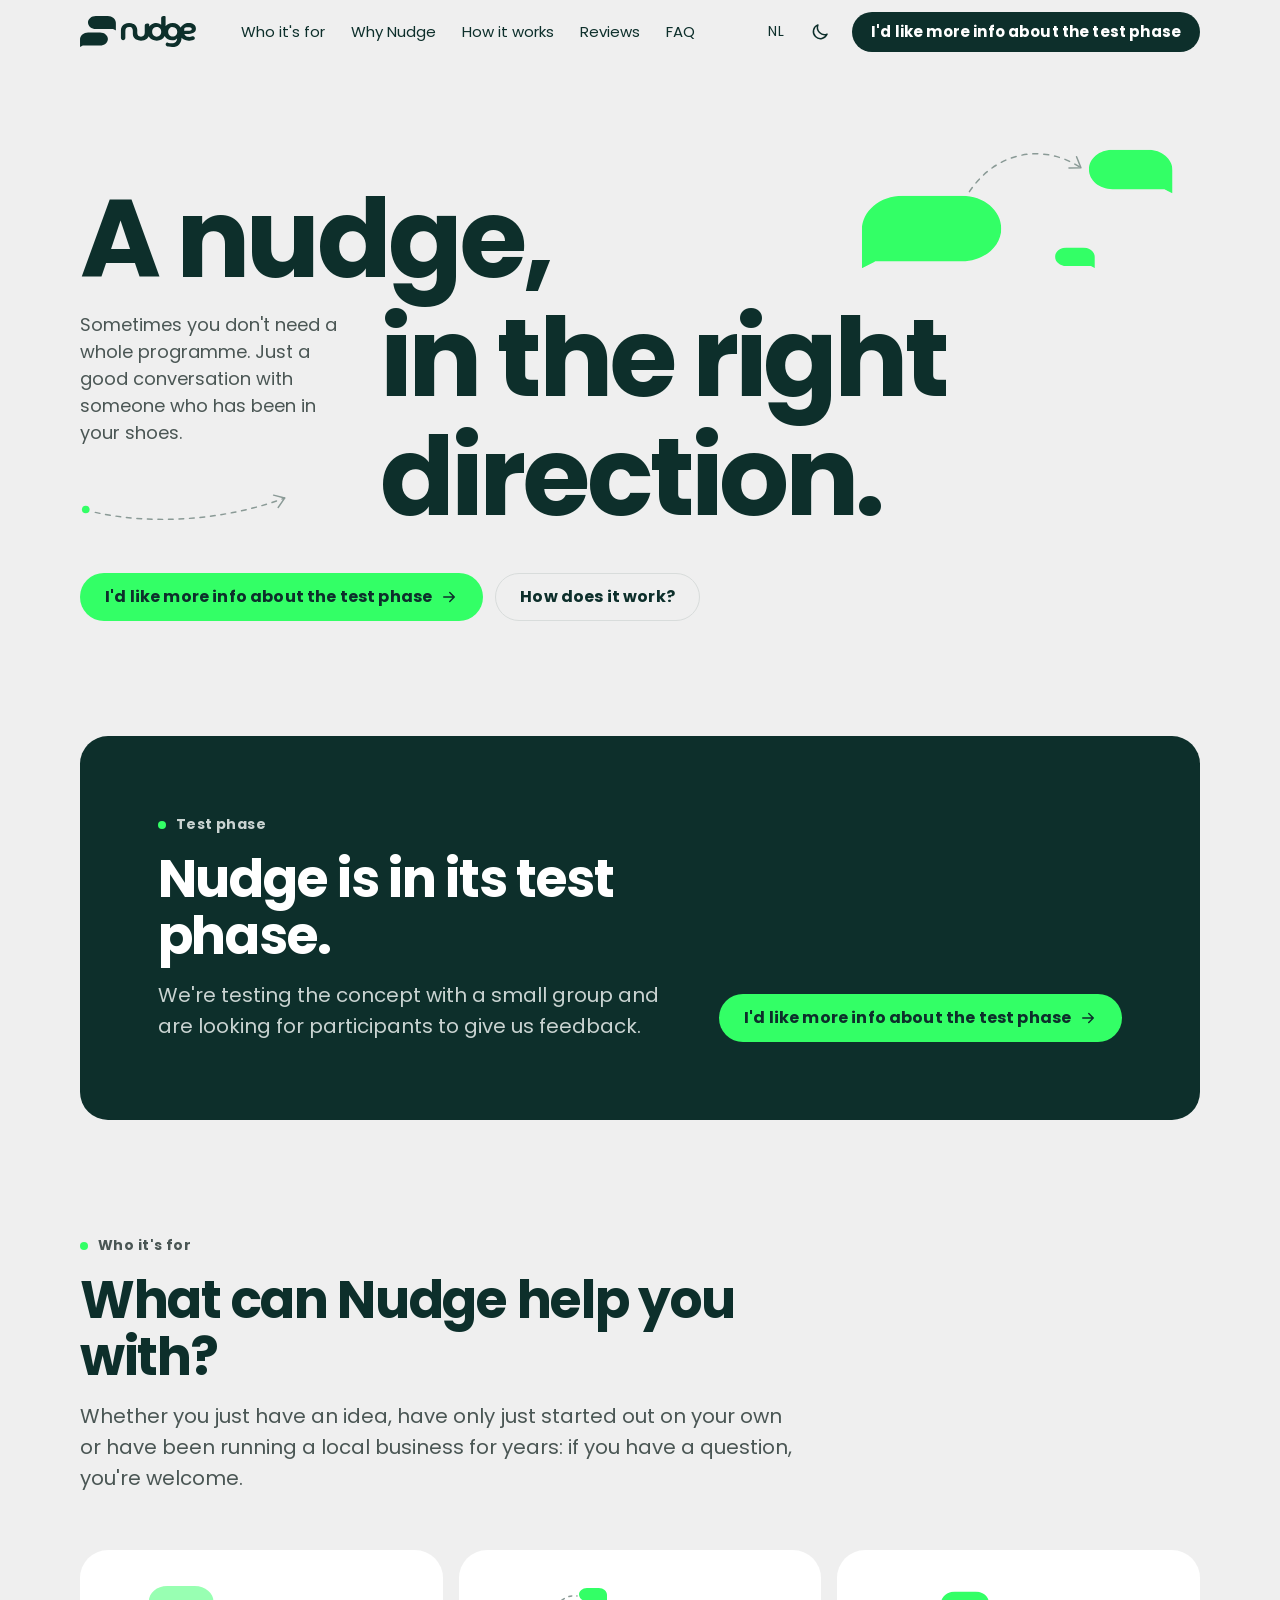
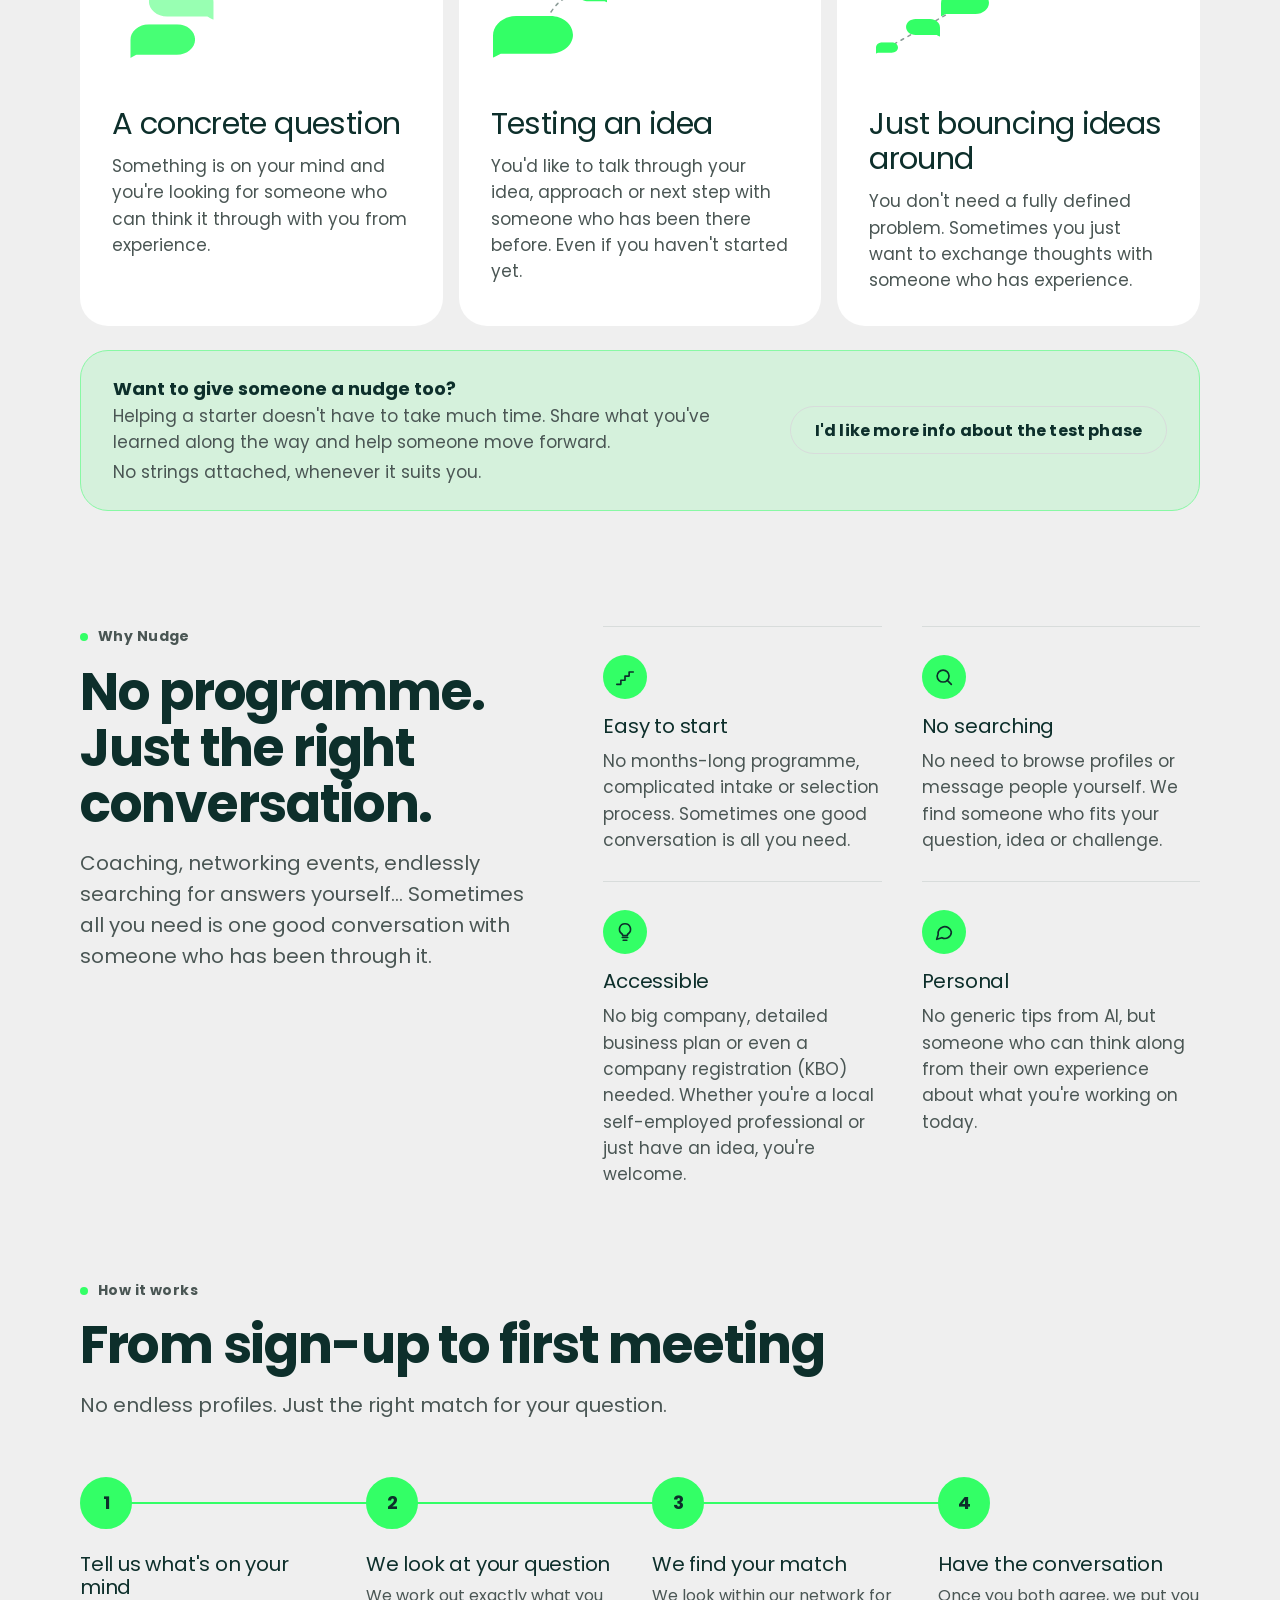
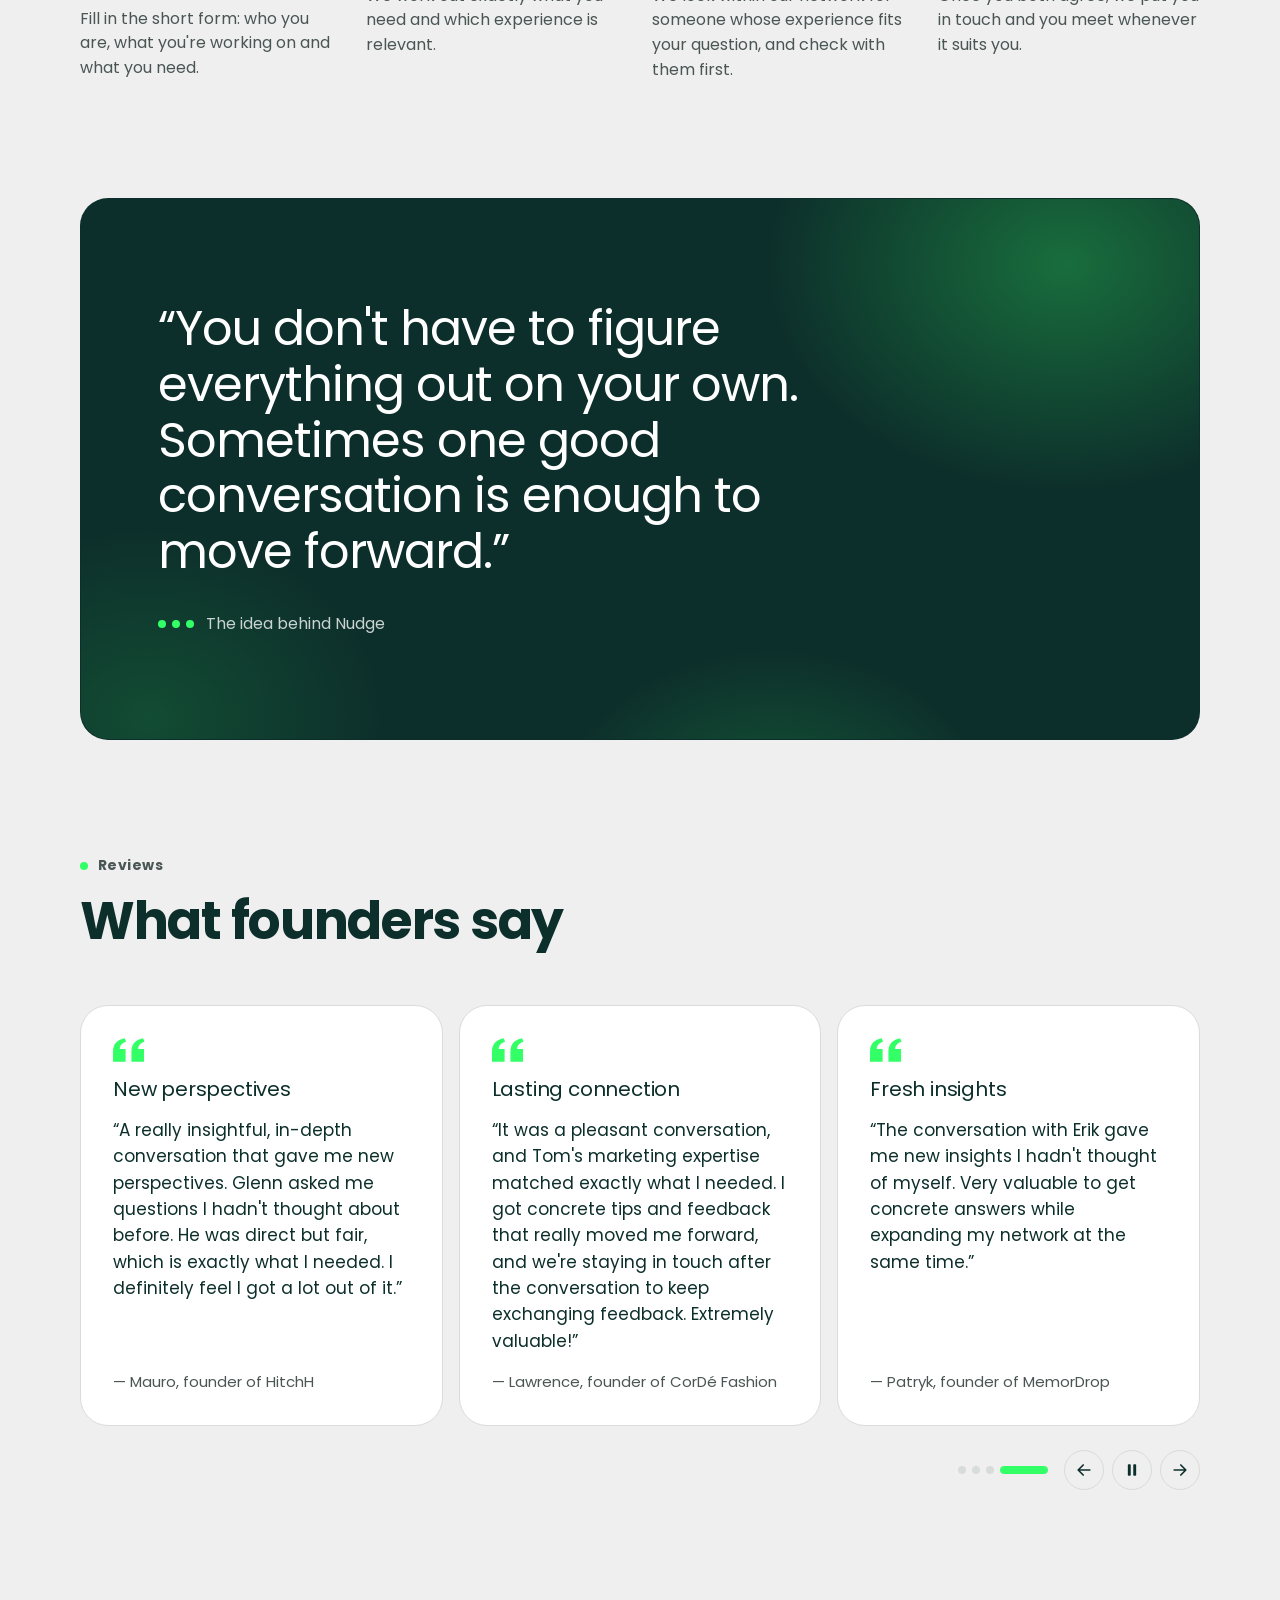
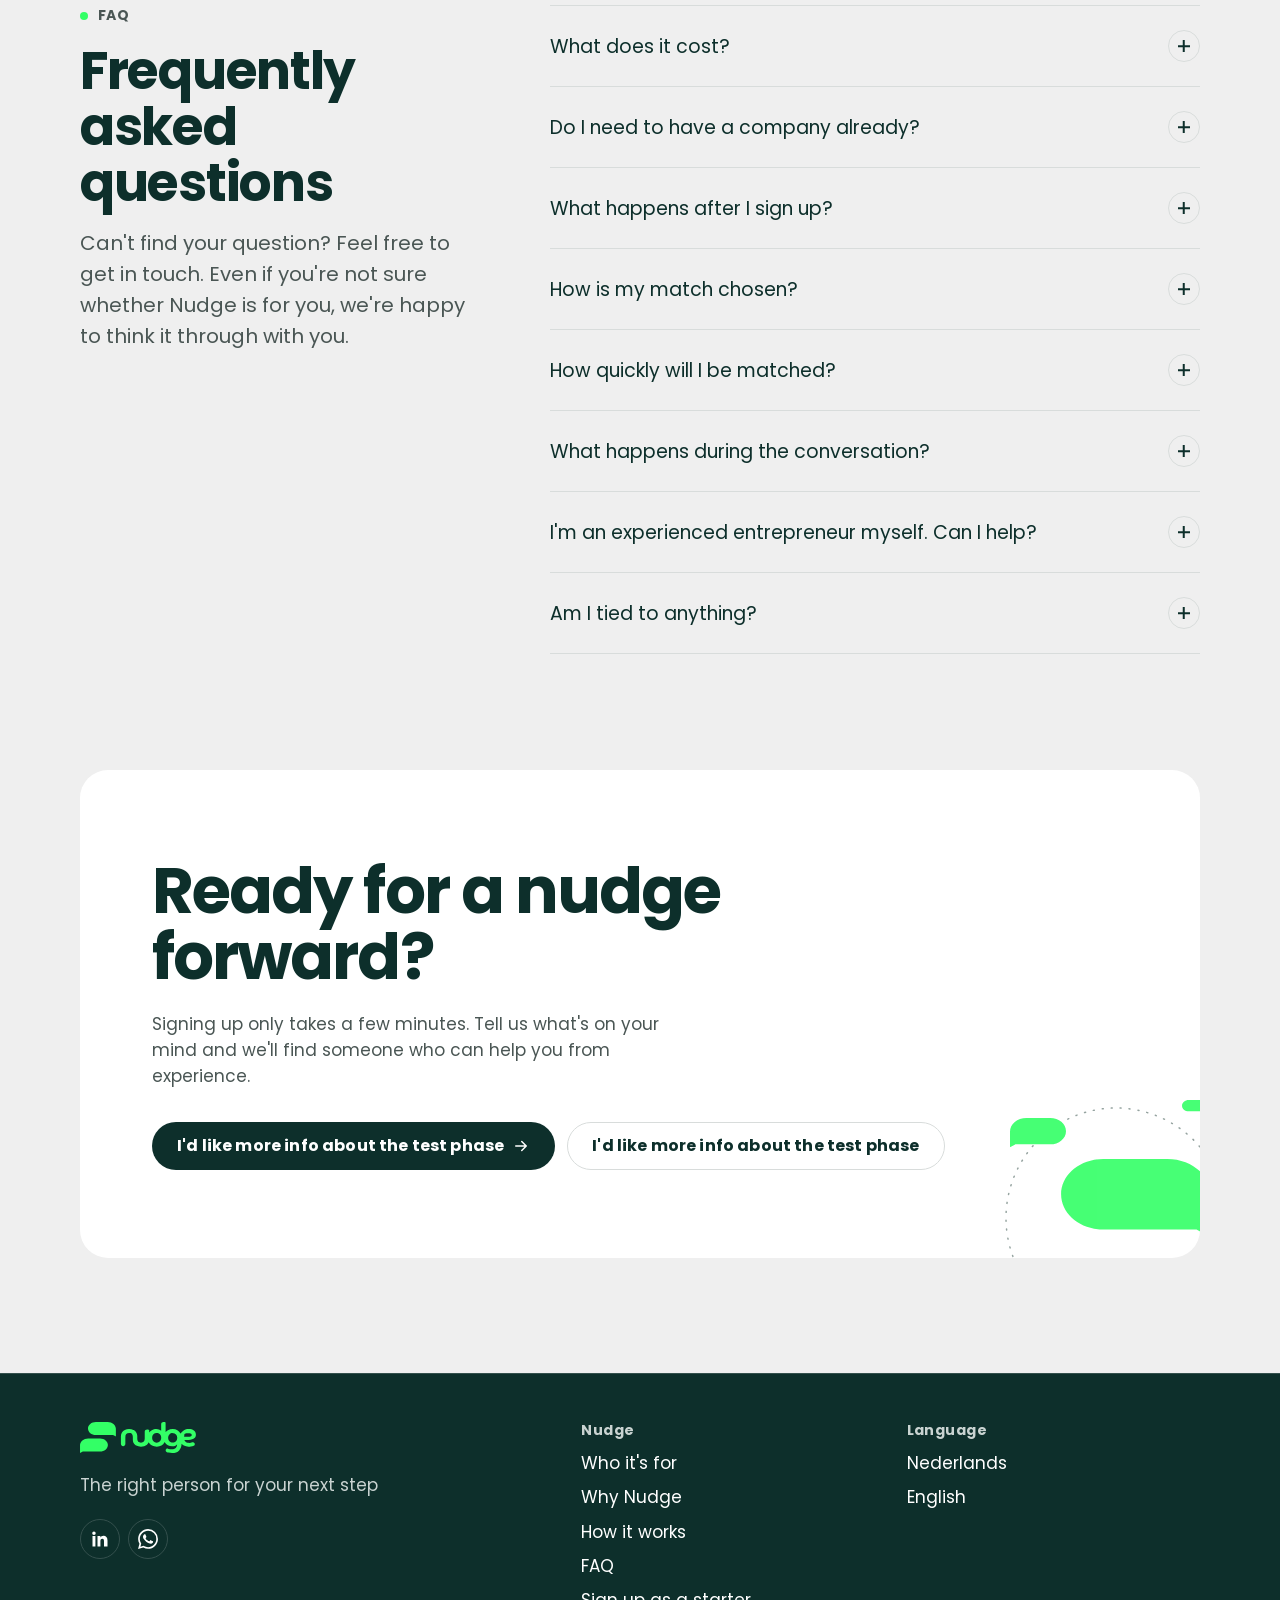
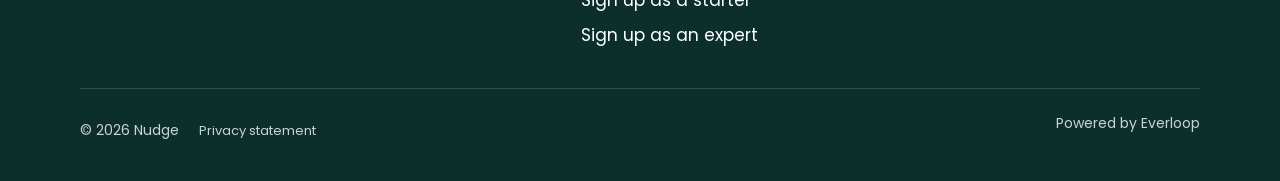
==== commit 54e2332a: "Teksten "waarom Nudge"" ====
--- a/en/index.html
+++ b/en/index.html
@@ -147,7 +147,7 @@
 				<header class="section-head reveal">
 					<p class="eyebrow">Why Nudge</p>
 					<h2 class="h2">No programme. Just the right conversation.</h2>
-					<p class="lead">Coaching, networking events, endless searching on LinkedIn… Sometimes all you need is one good conversation with someone who has been through it.</p>
+					<p class="lead">Coaching, networking events, endlessly searching for answers yourself… Sometimes all you need is one good conversation with someone who has been through it.</p>
 				</header>
 
 				<ul class="why-list">
@@ -164,12 +164,12 @@
 					<li class="why-item reveal">
 						<span class="why-icon" aria-hidden="true"><svg viewBox="0 0 24 24" fill="none" stroke="currentColor" stroke-width="1.8" stroke-linecap="round" stroke-linejoin="round"><path d="M9 18h6"/><path d="M10 21h4"/><path d="M12 3a6 6 0 0 0-3.5 10.9c.6.5 1 1.2 1 2V16h5v-.1c0-.8.4-1.5 1-2A6 6 0 0 0 12 3z"/></svg></span>
 						<h3>Accessible</h3>
-						<p>No big company, detailed business plan or even a company number (KBO) needed. Whether you're a local self-employed professional or just have an idea, you're welcome.</p>
+						<p>No big company, detailed business plan or even a company registration (KBO) needed. Whether you're a local self-employed professional or just have an idea, you're welcome.</p>
 					</li>
 					<li class="why-item reveal">
 						<span class="why-icon" aria-hidden="true"><svg viewBox="0 0 24 24" fill="none" stroke="currentColor" stroke-width="1.8" stroke-linecap="round" stroke-linejoin="round"><path d="M20 12a7 7 0 0 1-10.3 6.2L4 20l1.6-4.9A7 7 0 1 1 20 12z"/></svg></span>
 						<h3>Personal</h3>
-						<p>No generic tips, but someone who can think along from their own experience about what you're working on today.</p>
+						<p>No generic tips from AI, but someone who can think along from their own experience about what you're working on today.</p>
 					</li>
 				</ul>
 			</div>
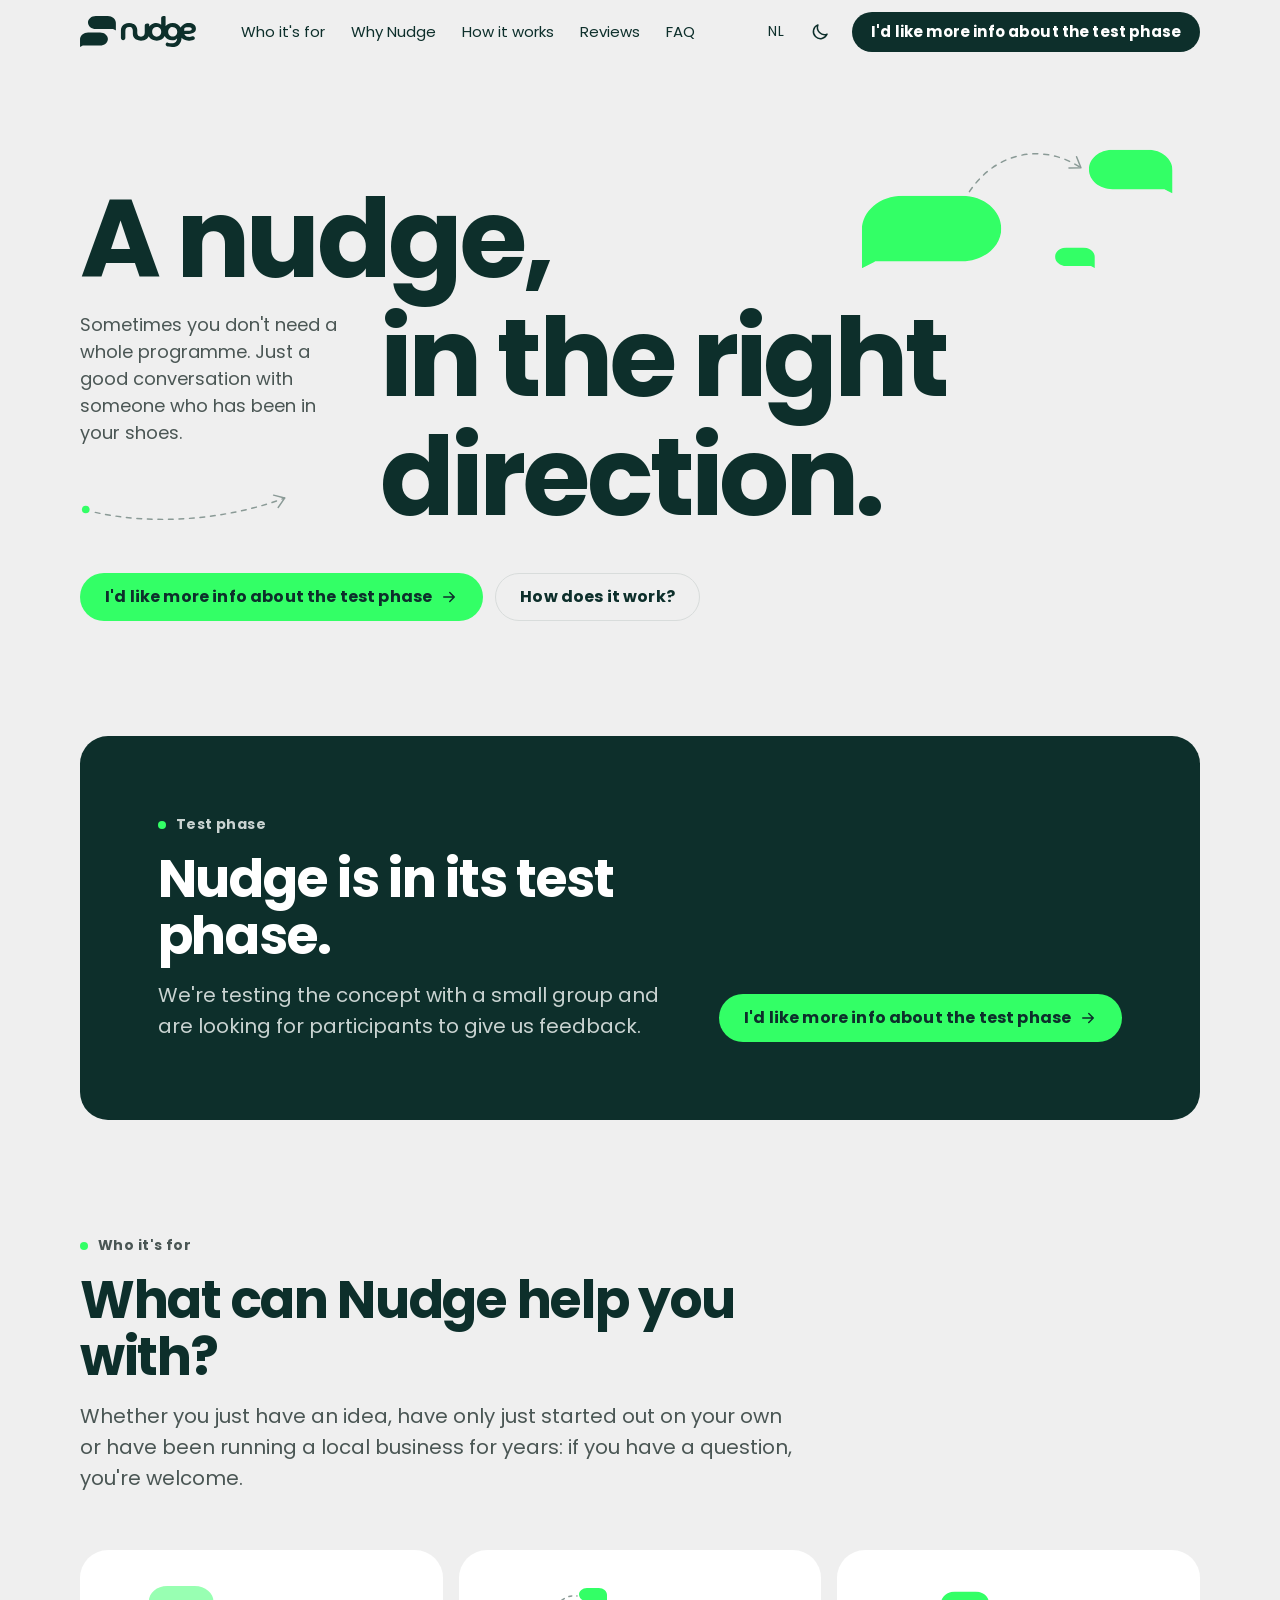
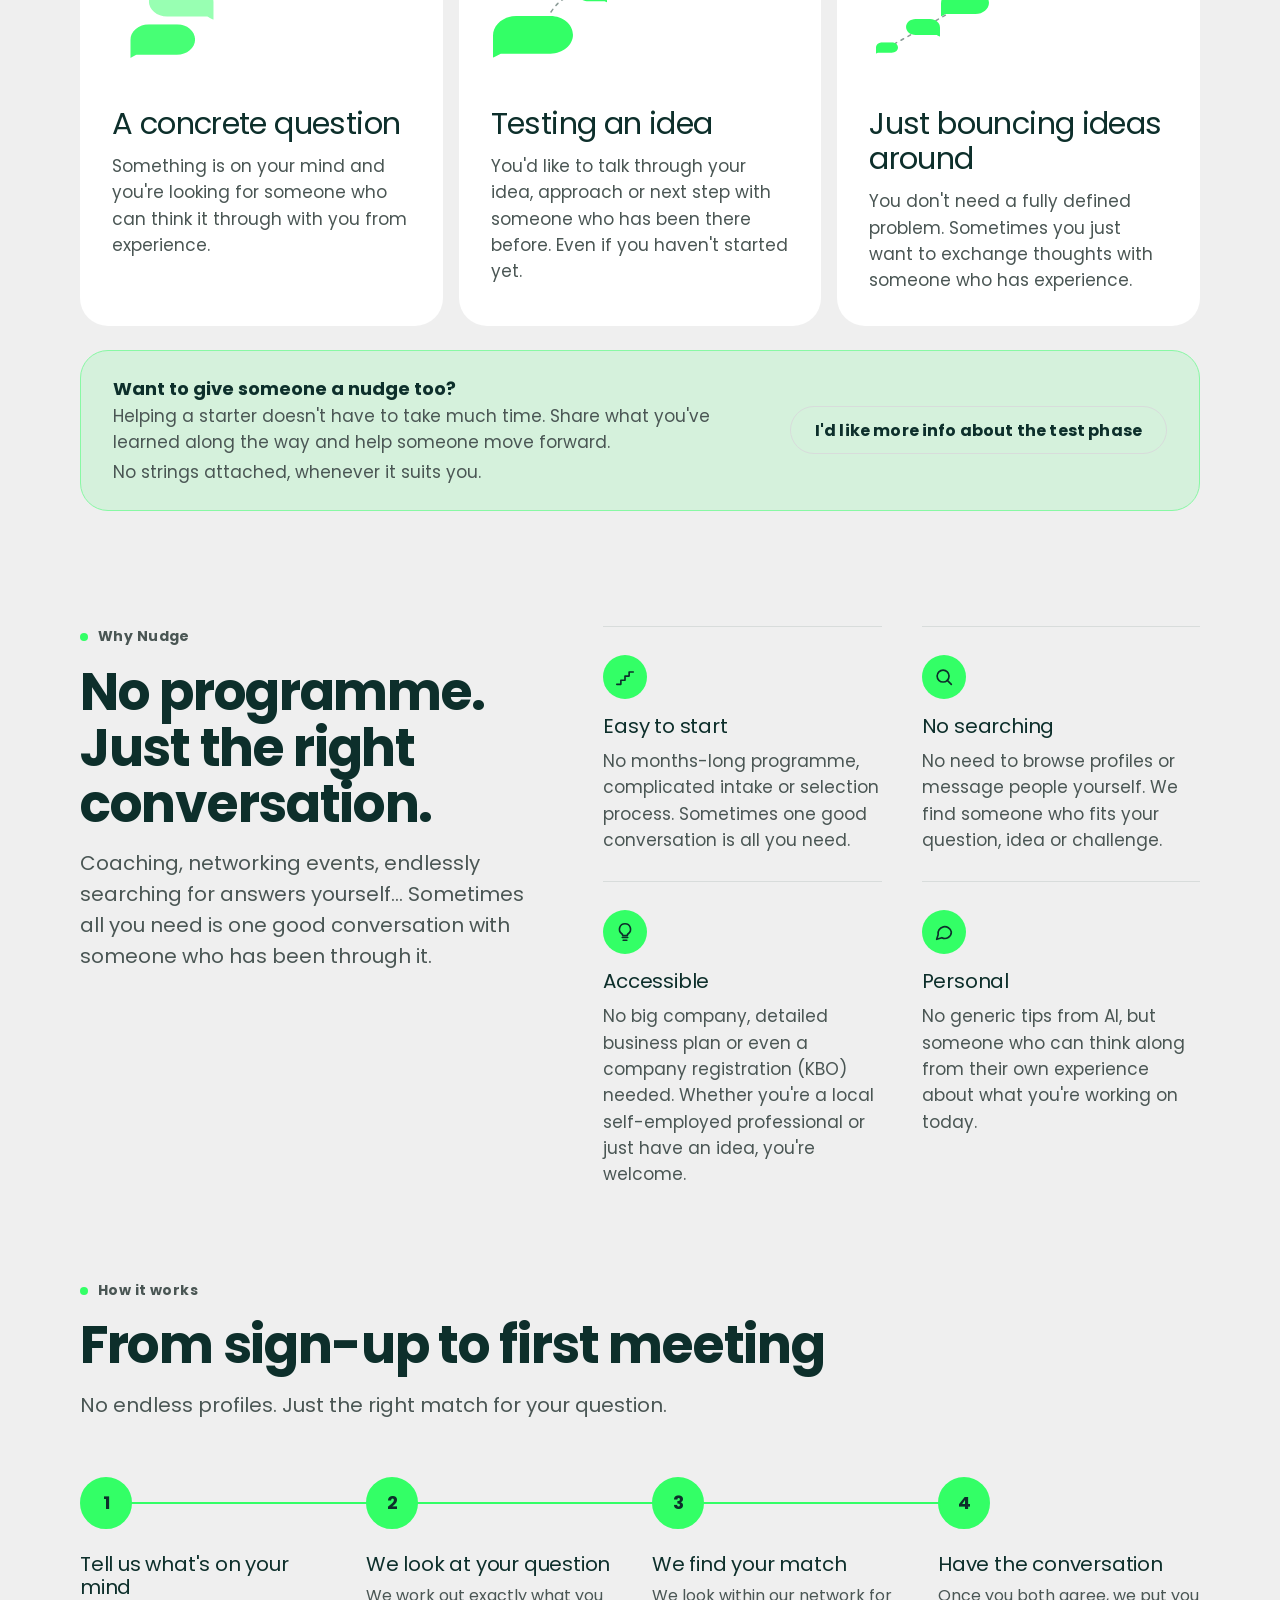
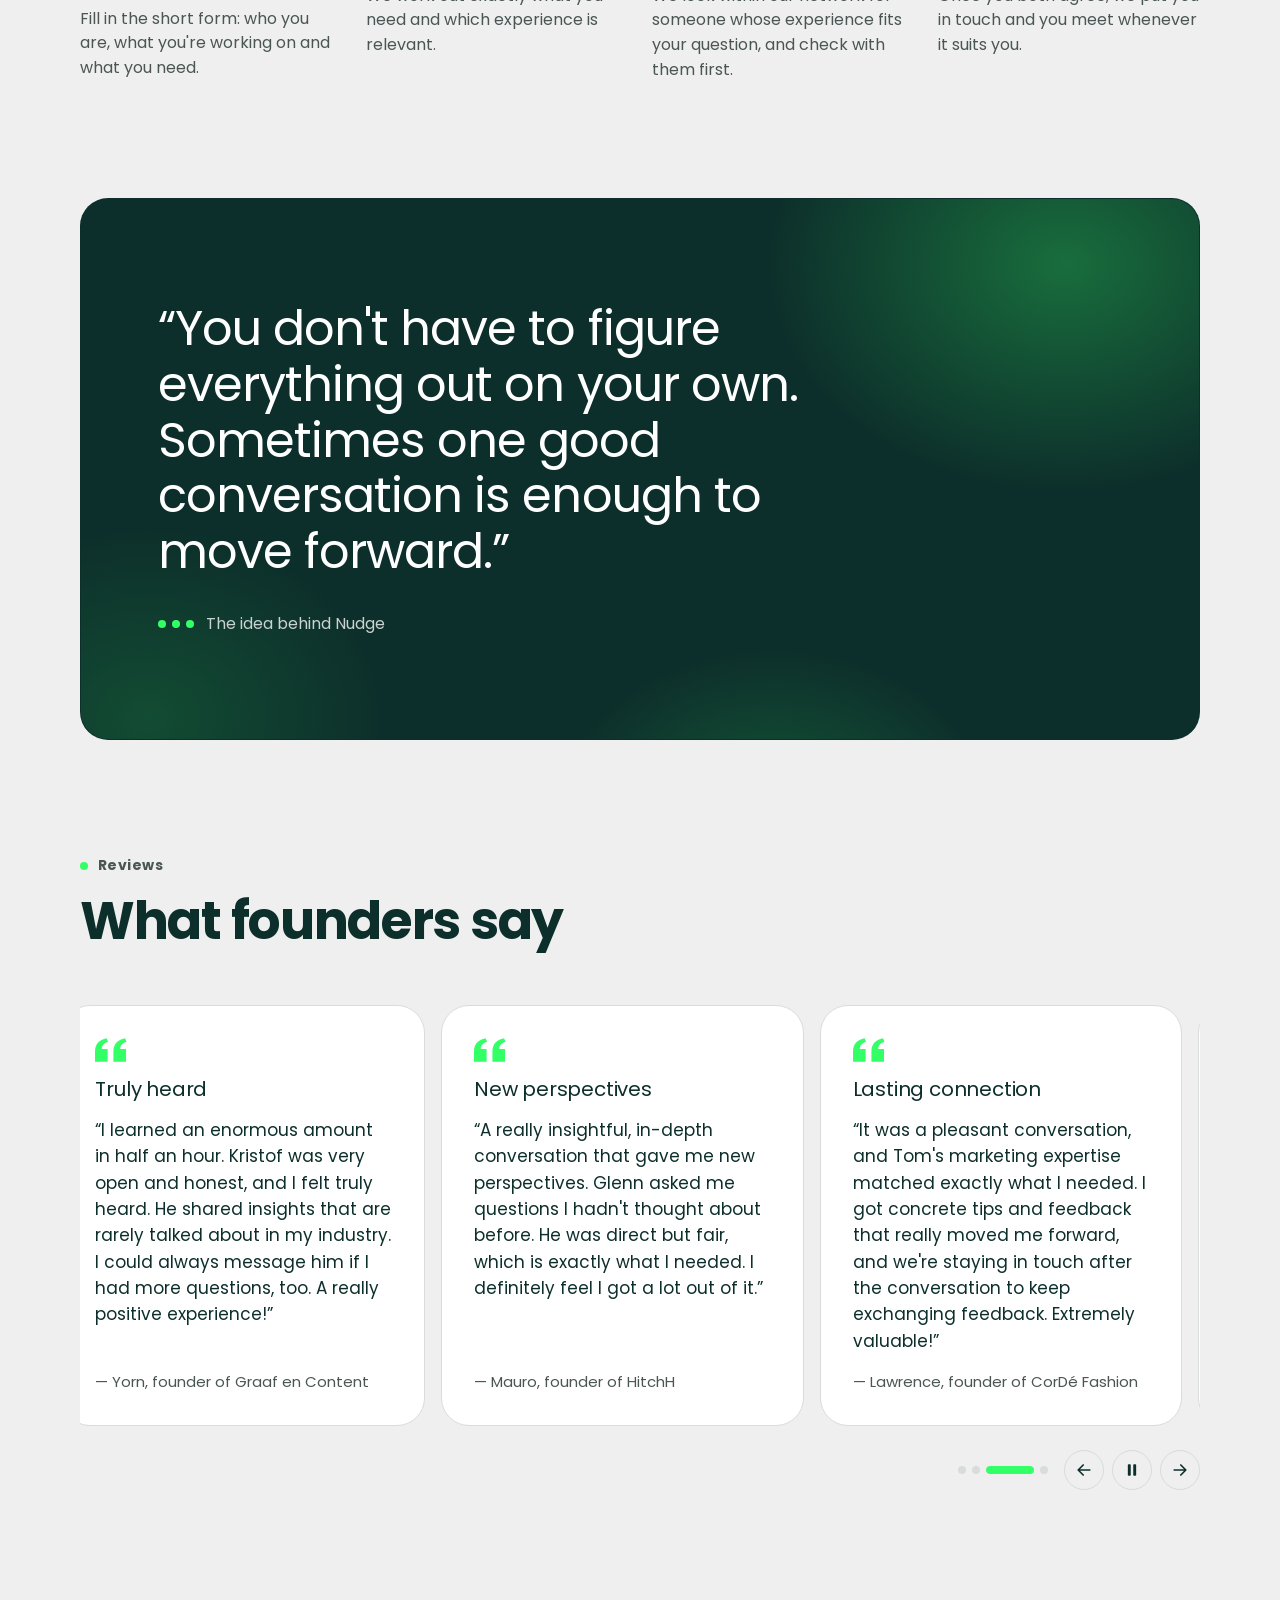
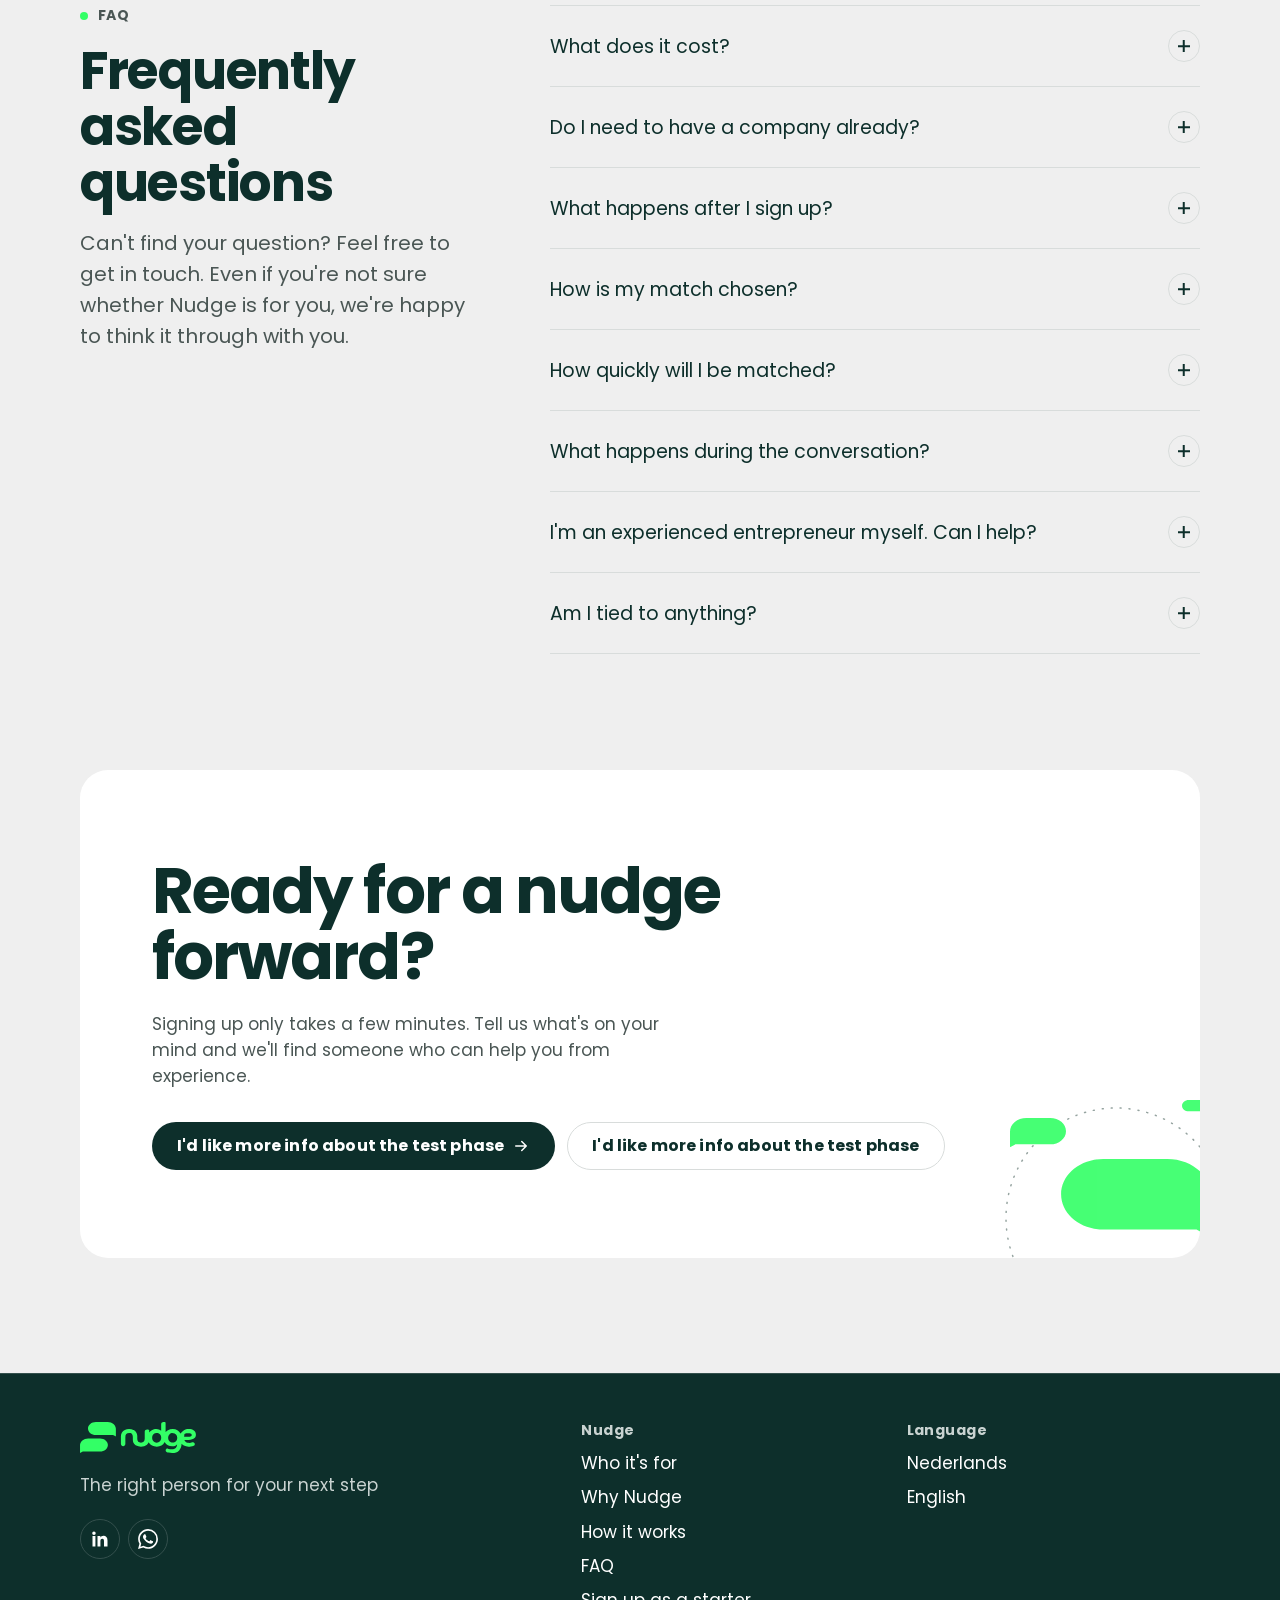
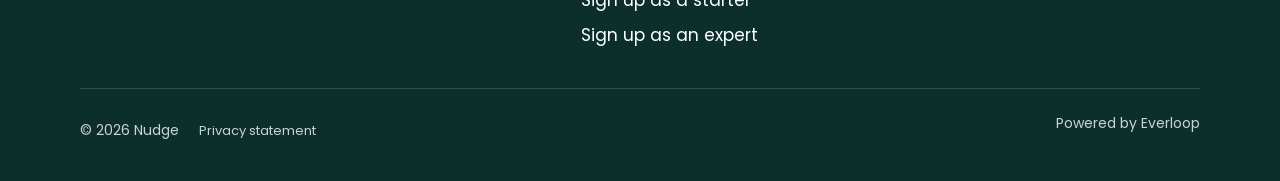
==== commit c6291c4b: "Lettertype Poppins lokaal zetten ipv opladen via Google Fonts" ====
--- a/en/index.html
+++ b/en/index.html
@@ -17,9 +17,6 @@
 	<link rel="icon" href="../favicon-32.png?v=3" type="image/png" sizes="32x32" />
 	<link rel="apple-touch-icon" href="../apple-touch-icon.png?v=2" />
 	<script>(function(){var d=document.documentElement;d.classList.add('js');try{var t=localStorage.getItem('nudge-theme');if(t==='dark'||t==='light')d.setAttribute('data-theme',t)}catch(e){}})();</script>
-	<link rel="preconnect" href="https://fonts.googleapis.com" />
-	<link rel="preconnect" href="https://fonts.gstatic.com" crossorigin />
-	<link rel="stylesheet" href="https://fonts.googleapis.com/css2?family=Poppins:wght@400;700&display=swap" />
 	<link rel="stylesheet" href="../assets/css/style.css" />
 </head>
 <body>
--- a/assets/css/style.css
+++ b/assets/css/style.css
@@ -1,4 +1,40 @@
 /* Nudge — site styles */
+
+/* ---------- Fonts ---------- */
+/* Poppins 400 and 700, self-hosted (nothing is loaded from Google Fonts).
+   Split like Google serves it: "latin" covers Dutch and English, "latin-ext" the rarer accented letters. */
+@font-face {
+  font-family: "Poppins";
+  font-style: normal;
+  font-weight: 400;
+  font-display: swap;
+  src: url("../fonts/poppins-400-latin-ext.woff2") format("woff2");
+  unicode-range: U+0100-02BA, U+02BD-02C5, U+02C7-02CC, U+02CE-02D7, U+02DD-02FF, U+0304, U+0308, U+0329, U+1D00-1DBF, U+1E00-1E9F, U+1EF2-1EFF, U+2020, U+20A0-20AB, U+20AD-20C4, U+2113, U+2C60-2C7F, U+A720-A7FF;
+}
+@font-face {
+  font-family: "Poppins";
+  font-style: normal;
+  font-weight: 400;
+  font-display: swap;
+  src: url("../fonts/poppins-400-latin.woff2") format("woff2");
+  unicode-range: U+0000-00FF, U+0131, U+0152-0153, U+02BB-02BC, U+02C6, U+02DA, U+02DC, U+0304, U+0308, U+0329, U+2000-206F, U+20AC, U+2122, U+2191, U+2193, U+2212, U+2215, U+FEFF, U+FFFD;
+}
+@font-face {
+  font-family: "Poppins";
+  font-style: normal;
+  font-weight: 700;
+  font-display: swap;
+  src: url("../fonts/poppins-700-latin-ext.woff2") format("woff2");
+  unicode-range: U+0100-02BA, U+02BD-02C5, U+02C7-02CC, U+02CE-02D7, U+02DD-02FF, U+0304, U+0308, U+0329, U+1D00-1DBF, U+1E00-1E9F, U+1EF2-1EFF, U+2020, U+20A0-20AB, U+20AD-20C4, U+2113, U+2C60-2C7F, U+A720-A7FF;
+}
+@font-face {
+  font-family: "Poppins";
+  font-style: normal;
+  font-weight: 700;
+  font-display: swap;
+  src: url("../fonts/poppins-700-latin.woff2") format("woff2");
+  unicode-range: U+0000-00FF, U+0131, U+0152-0153, U+02BB-02BC, U+02C6, U+02DA, U+02DC, U+0304, U+0308, U+0329, U+2000-206F, U+20AC, U+2122, U+2191, U+2193, U+2212, U+2215, U+FEFF, U+FFFD;
+}
 
 /* ---------- Tokens ---------- */
 :root {
